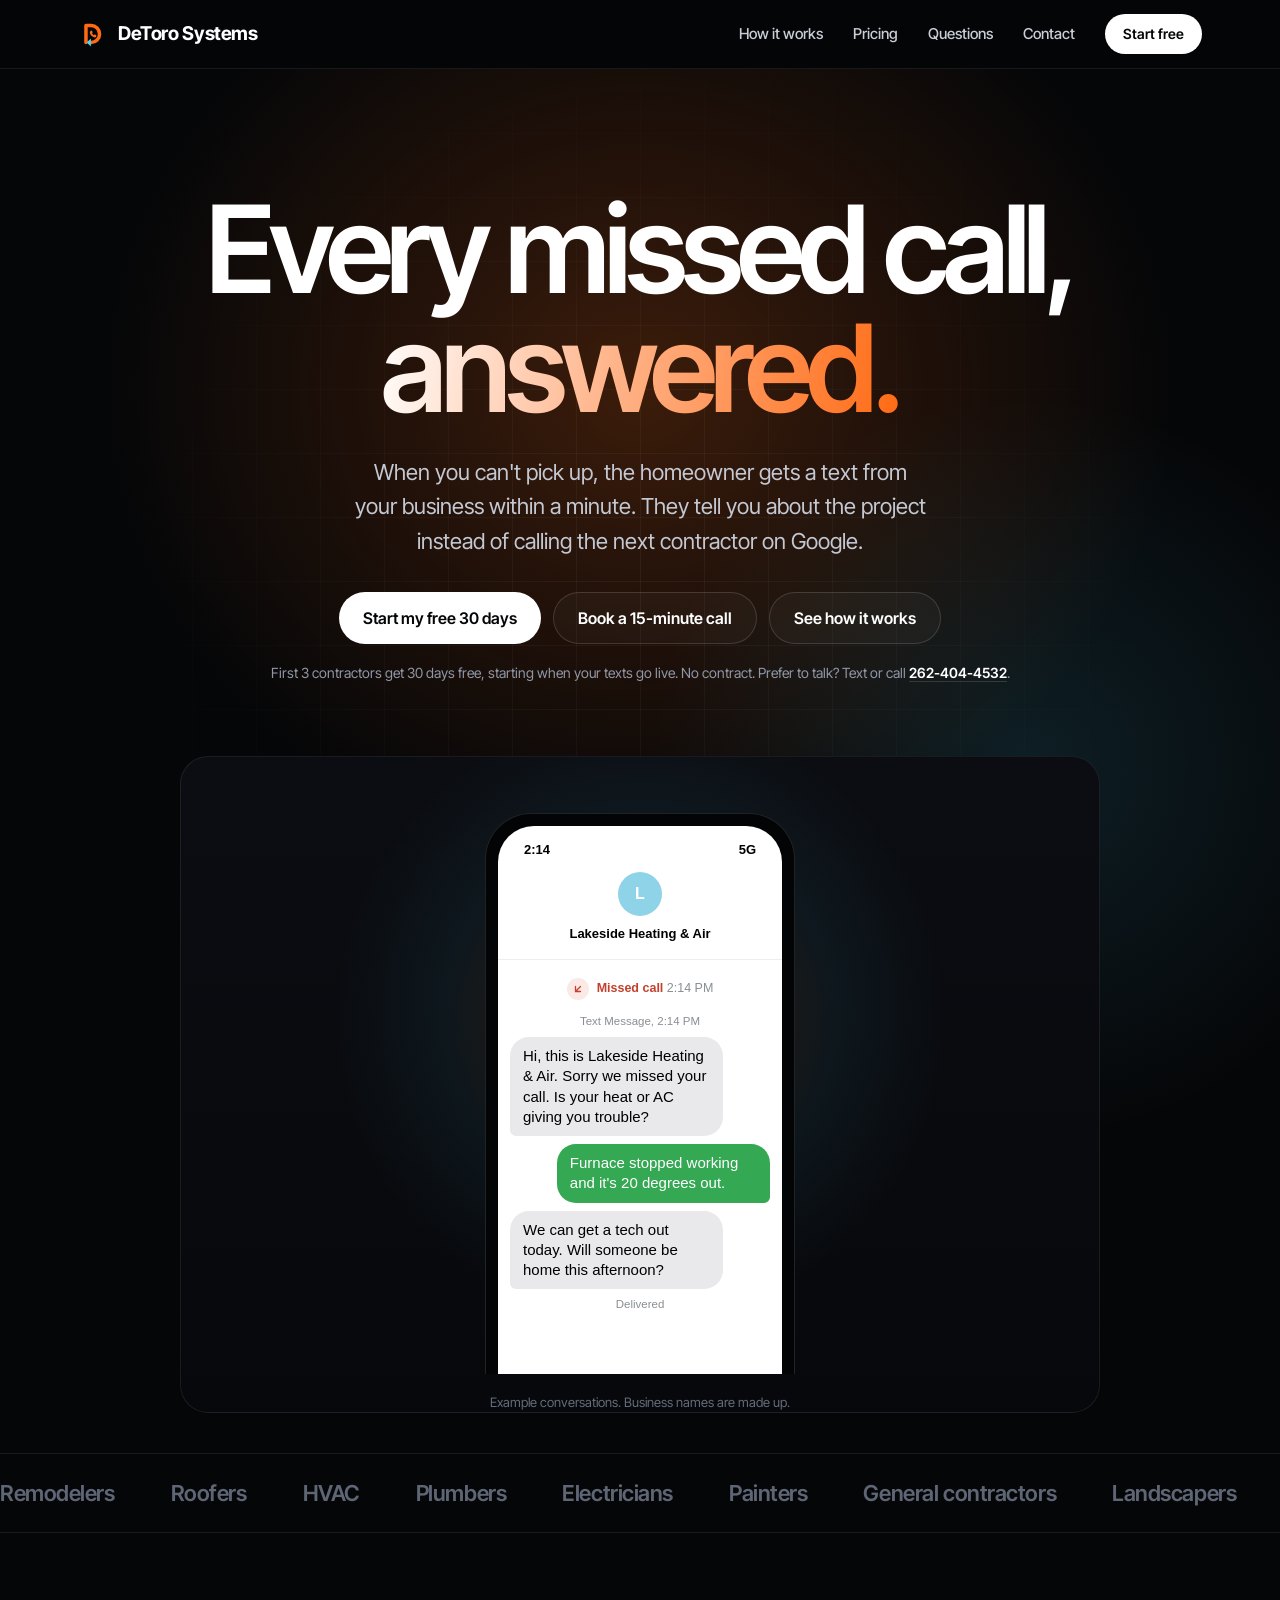
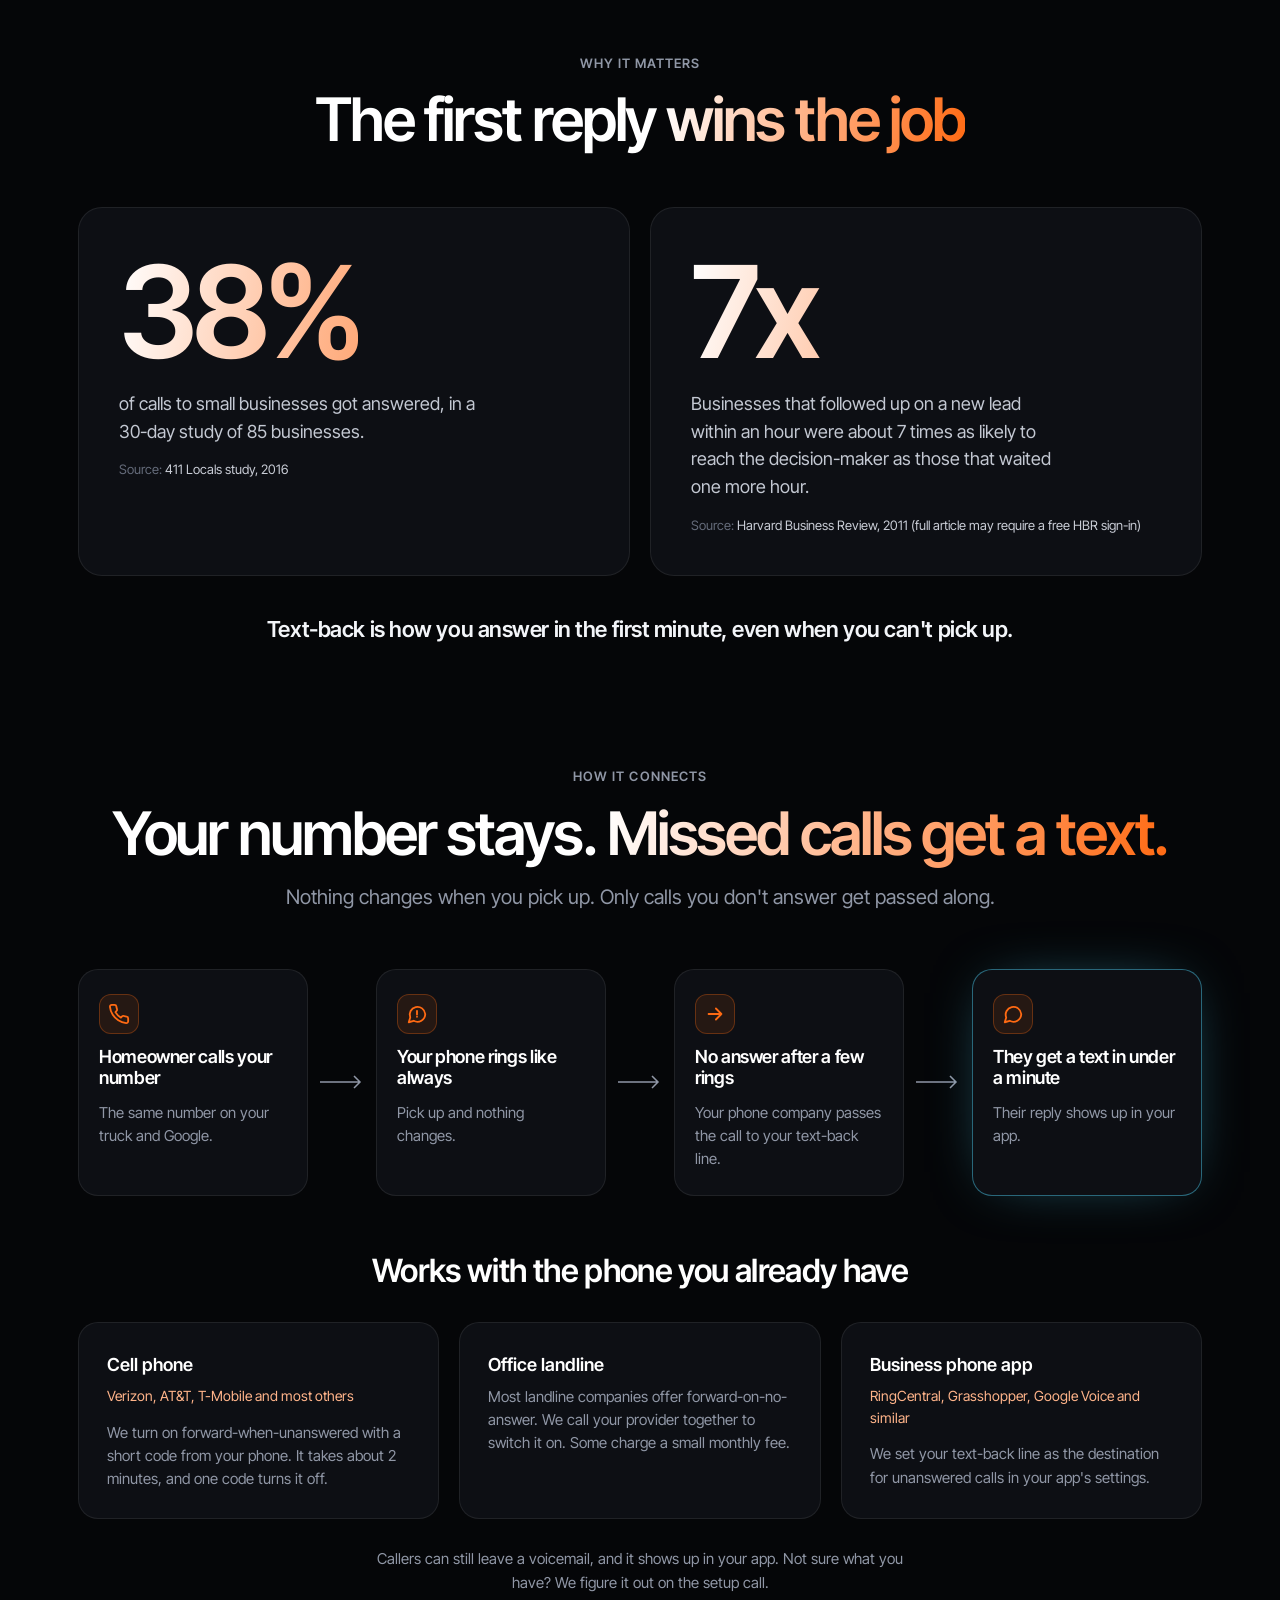
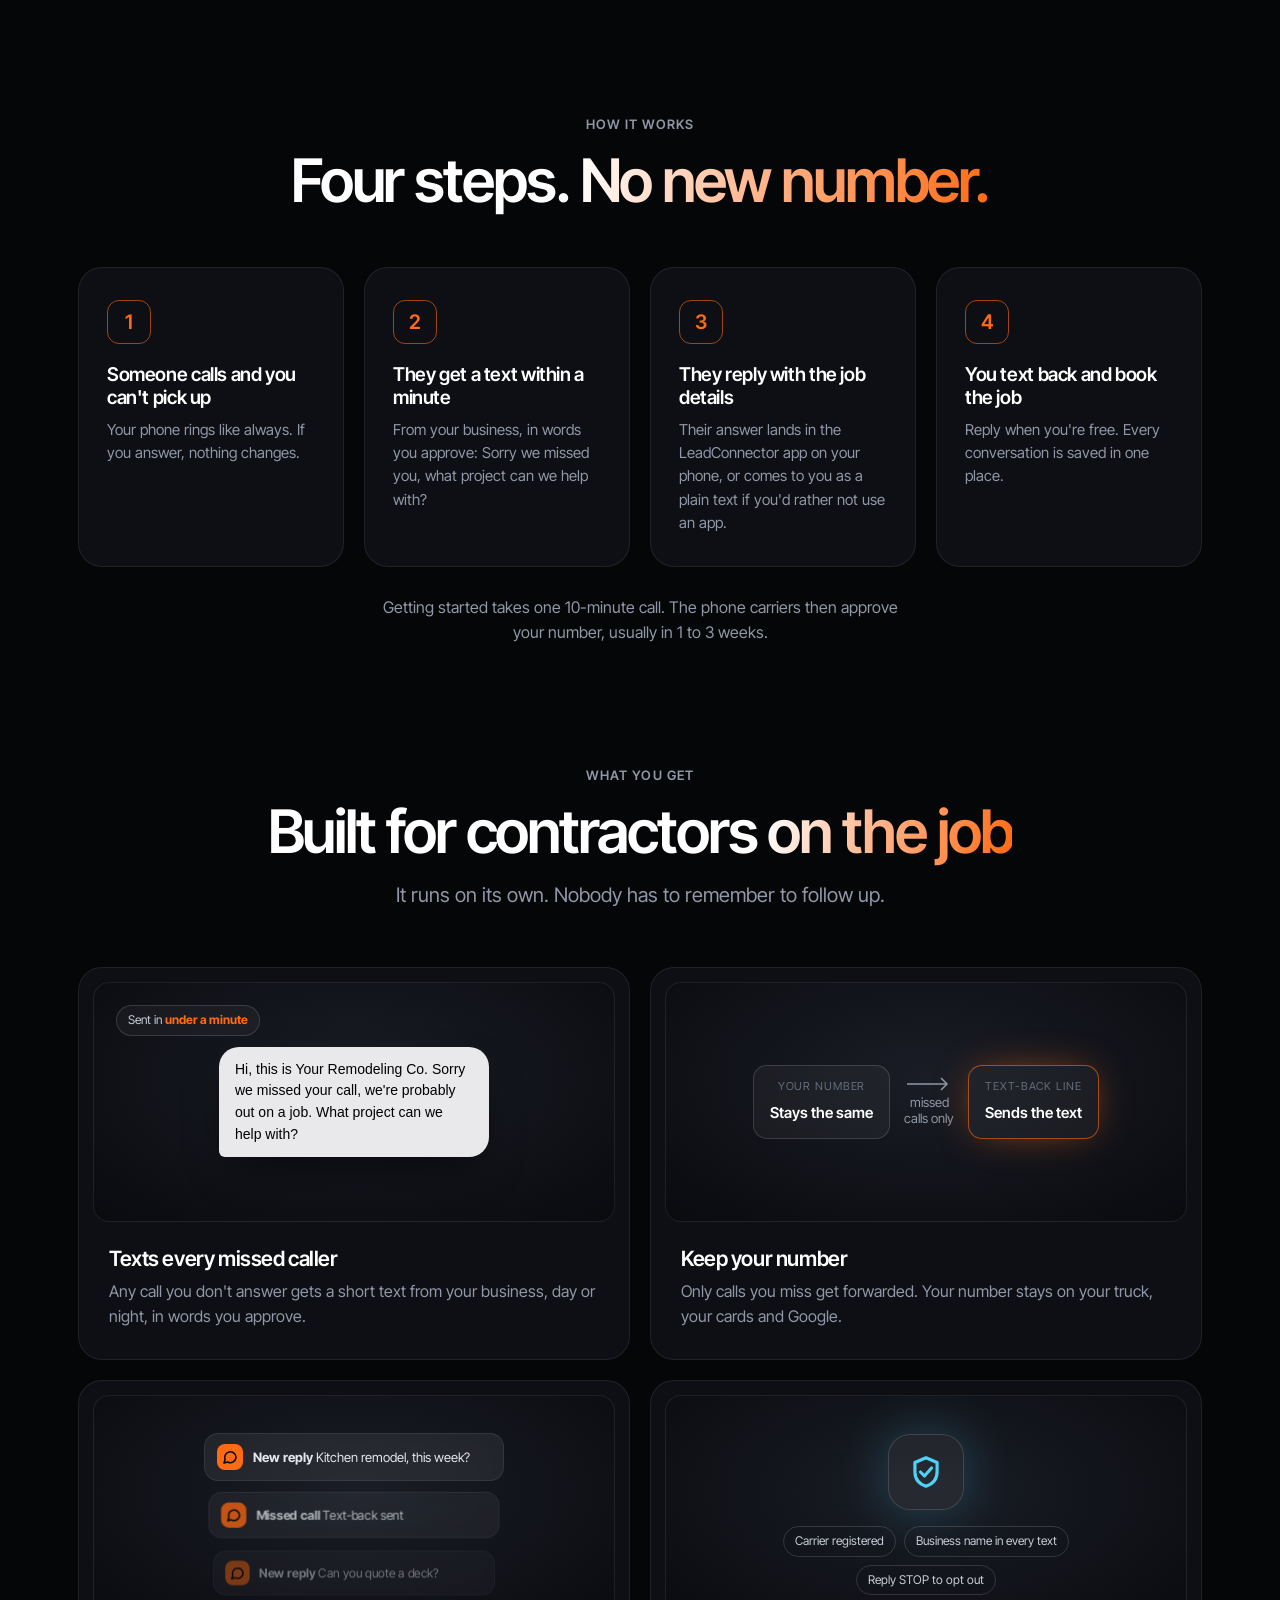
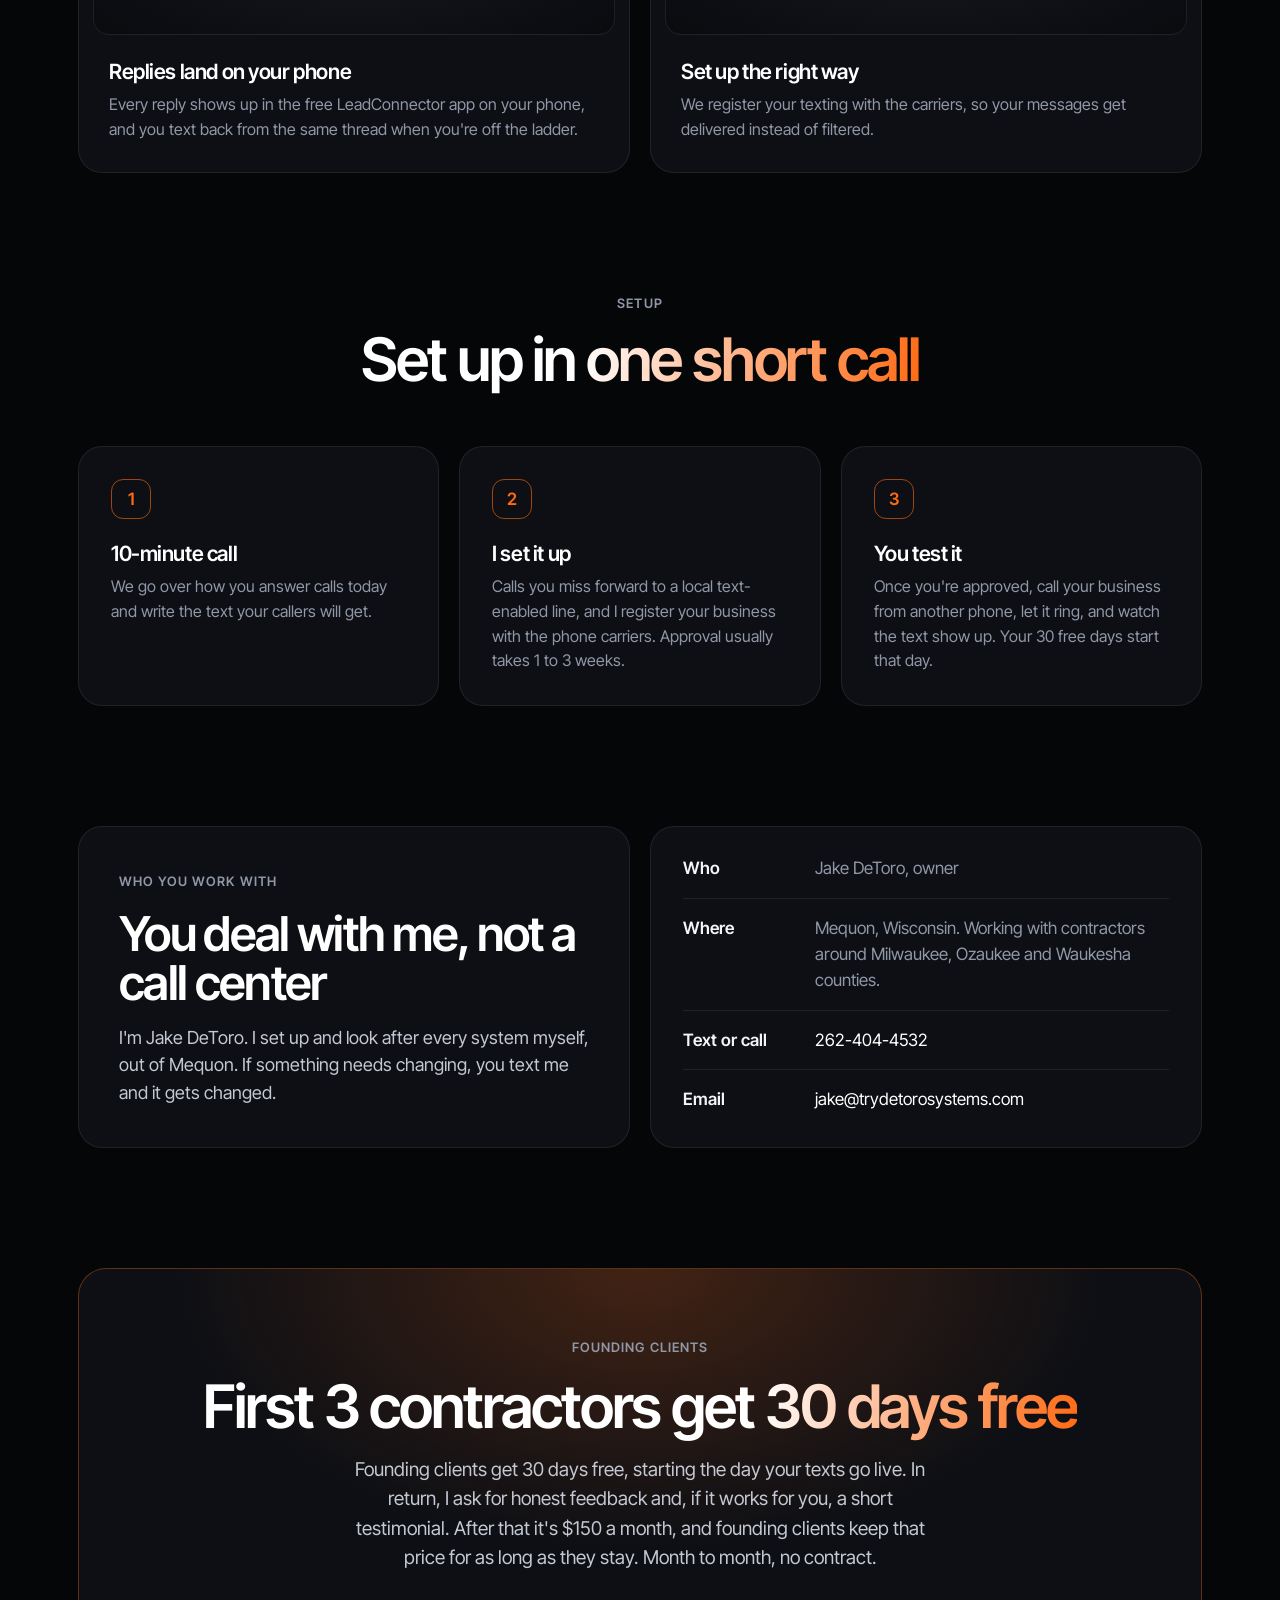
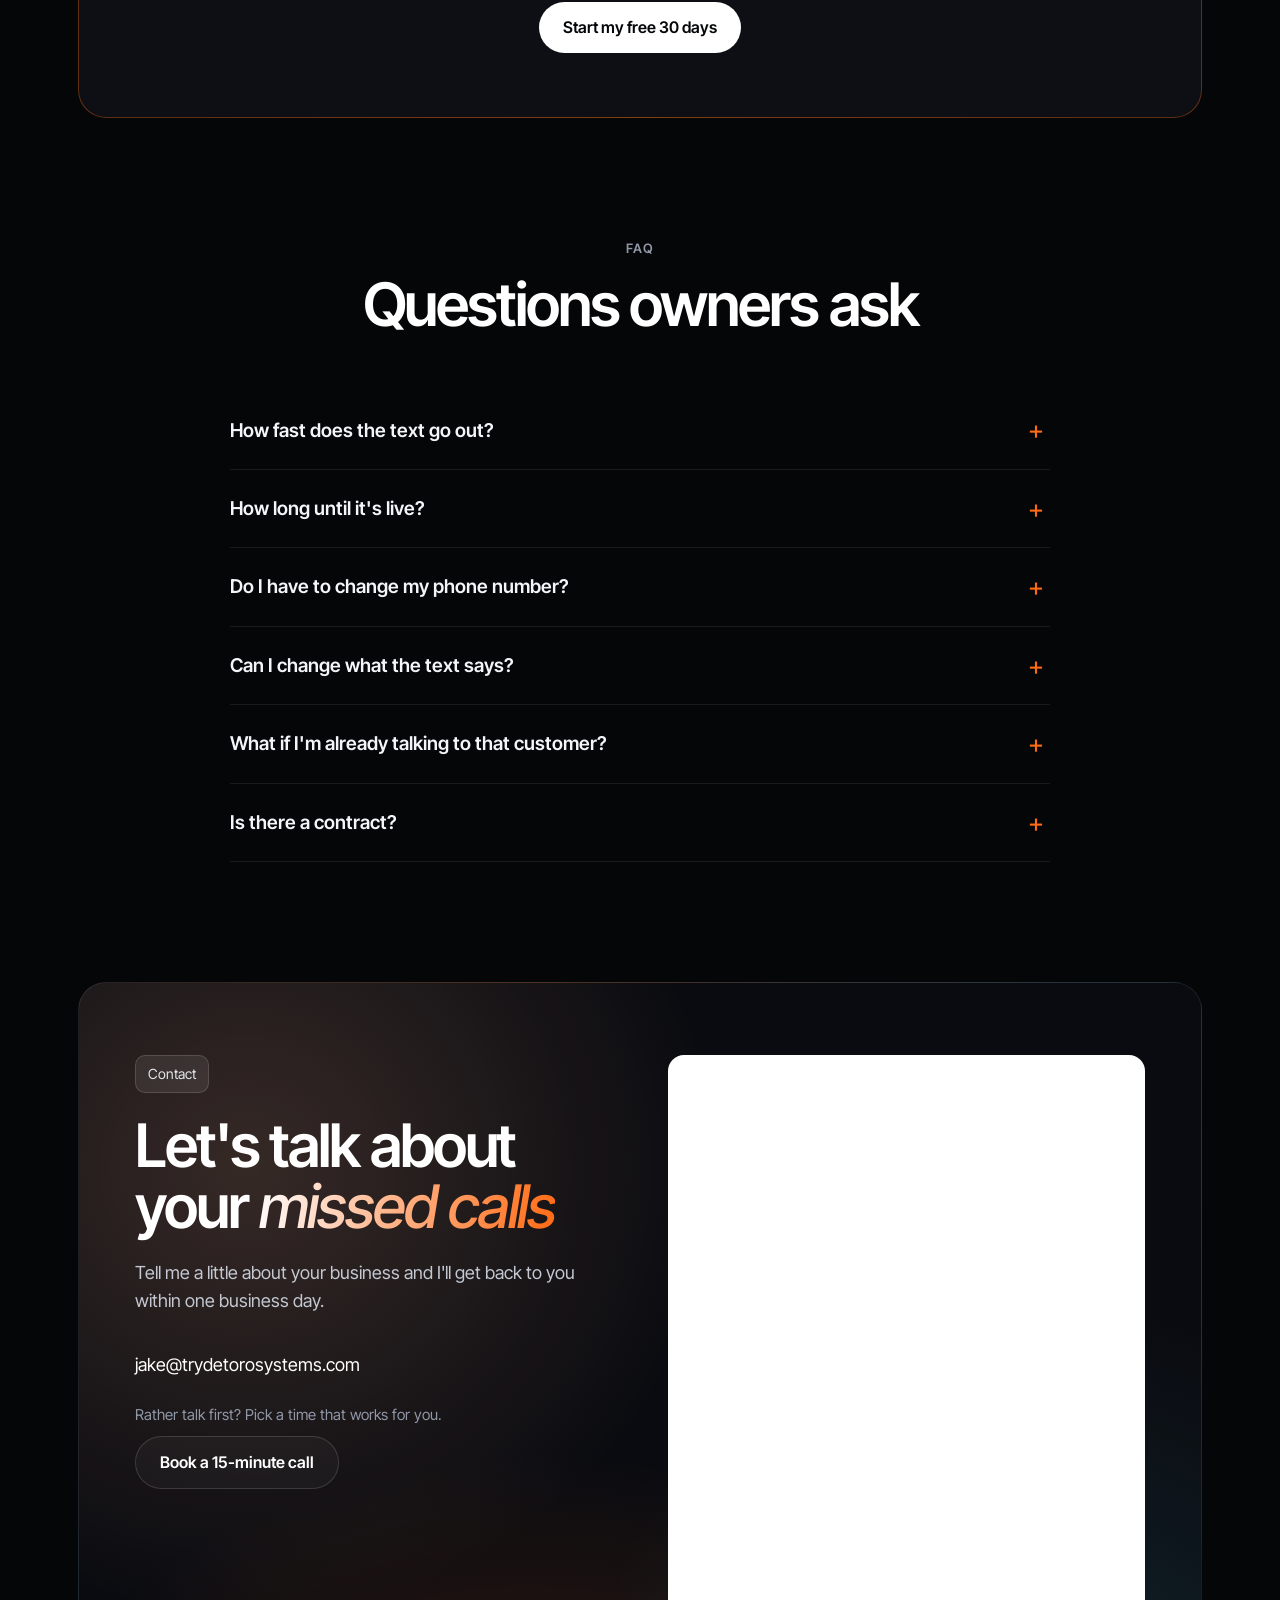
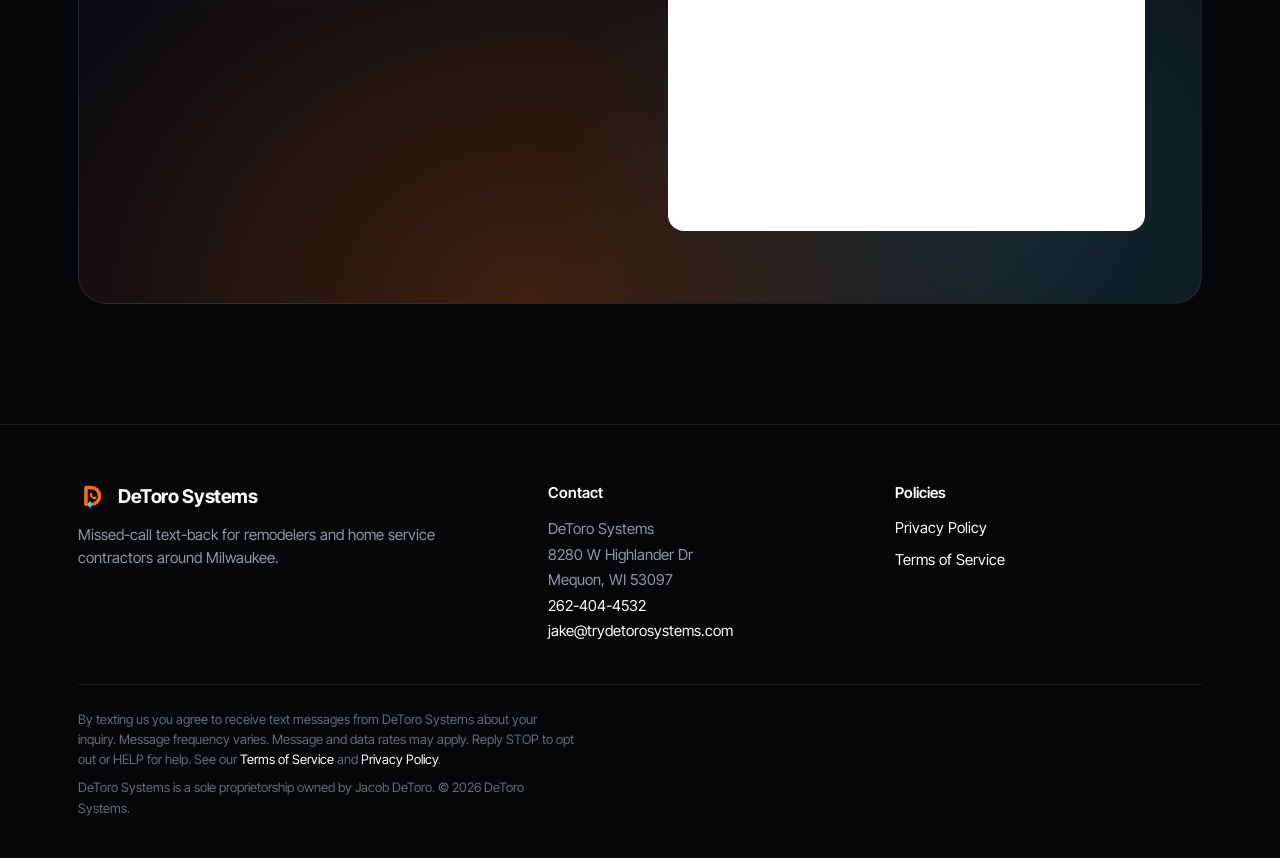
==== index.html @ 701ff78a "Intro call buttons: 15-minute to match the calendar Co-Authored-By: Claude Opus 5.5 <noreply@anthrop" ====
<!doctype html>
<html lang="en">
<head>
<meta charset="utf-8">
<meta name="viewport" content="width=device-width, initial-scale=1">
<title>DeToro Systems | Missed-call text-back for remodelers in Mequon and Milwaukee</title>
<meta name="theme-color" content="#050608">
<meta name="author" content="DeToro Systems">
<meta name="description" content="When you can't pick up, the homeowner gets a text from your business within a minute. Missed-call text-back for remodelers and home service contractors around Milwaukee. Based in Mequon, WI.">
<meta property="og:title" content="DeToro Systems | Missed-call text-back for remodelers in Mequon and Milwaukee">
<meta property="og:description" content="When you can't pick up, the homeowner gets a text from your business within a minute. Missed-call text-back for remodelers and home service contractors around Milwaukee. Based in Mequon, WI.">
<meta property="og:type" content="website">
<meta property="og:url" content="https://go.trydetorosystems.com/">
<link rel="icon" type="image/svg+xml" href="favicon.svg">
<link rel="apple-touch-icon" href="apple-touch-icon.png">
<link rel="preconnect" href="https://fonts.googleapis.com">
<link rel="preconnect" href="https://fonts.gstatic.com" crossorigin>
<link rel="stylesheet" href="https://fonts.googleapis.com/css2?family=Inter+Tight:wght@400;500;600;700&display=swap">
<link rel="stylesheet" href="site.css?v=1">
</head>
<body>
<div class="ds-home">
<header class="nav"><div class="wrap">
  <a aria-label="DeToro Systems home" class="brand" href="/"><span class="brand-mark" aria-hidden="true"><svg viewBox="0 0 64 64" width="30" height="30" aria-hidden="true"><path d="M17 50V14h11a18 18 0 0 1 0 36h-3" fill="none" stroke="#FF6A13" stroke-width="7.5" stroke-linecap="round" stroke-linejoin="round"></path><path d="M27.5 41.5 18.5 50l9 8.5z" fill="#4CD3F5"></path><path d="M14.6 10.5c1.4-1 3.3-.8 4.4.5l4.2 5.3c1 1.2.9 3-.1 4.2l-2.6 2.9c1.9 4.2 5.2 7.7 9.4 9.7l2.9-2.5c1.2-1 3-1.1 4.2-.1l5.3 4.3c1.3 1.1 1.5 3 .5 4.4l-2.3 3.3c-1.4 2-4 2.9-6.4 2.1C21.2 41.6 12.4 32.8 9.4 20.9c-.6-2.4.3-5 2.3-6.4z" fill="#FF6A13" transform="translate(21.2 20.5) scale(.42)"></path></svg></span>DeToro Systems</a>
  <nav class="nav-links" aria-label="Main"><a class="plain" href="#how">How it works</a><a class="plain" href="#pricing">Pricing</a><a class="plain" href="#faq">Questions</a><a class="plain" href="#contact">Contact</a><a class="btn btn-white" href="#contact">Start free</a></nav>
</div></header>

<main>
<section class="hero" id="hero"><div class="wrap">
  <h1>Every missed call, <span class="grad">answered.</span></h1>
  <p class="lead">When you can't pick up, the homeowner gets a text from your business within a minute. They tell you about the project instead of calling the next contractor on Google.</p>
  <div class="cta-row">
    <a class="btn btn-white" href="#contact">Start my free 30 days</a>
    <a class="btn btn-ghost" href="https://api.leadconnectorhq.com/widget/bookings/detoro-intro-call" target="_blank" rel="noopener noreferrer">Book a 15-minute call</a>
    <a class="btn btn-ghost" href="#how">See how it works</a>
  </div>
  <p class="hero-note">First 3 contractors get 30 days free, starting when your texts go live. No contract. Prefer to talk? Text or call <a href="tel:+12624044532">262-404-4532</a>.</p>
  <div class="stage">
    <div class="phone-zone" id="zone"><span class="ring r1"></span><span class="ring r2"></span><span class="ring r3"></span>
      <div class="phone" role="img" id="phone" aria-label="Example: a homeowner's call goes unanswered, then they get a text from the business within a minute and reply about their project.">
        <div class="screen" id="screen">
          <div class="status"><span>2:14</span><span>5G</span></div>
          <div class="thread-head"><div class="avatar" id="d-avatar" aria-hidden="true">N</div><b id="d-name">Northshore Remodeling</b></div>
          <div class="thread" id="thread" aria-hidden="true">
            <div class="call-card step s1"><span class="dot"><svg viewBox="0 0 24 24" fill="none" stroke="#C2412D" stroke-width="2.6" stroke-linecap="round"><path d="M17 7 7 17M7 7h10v10" transform="rotate(180 12 12)"></path></svg></span><span><strong>Missed call</strong>&nbsp;2:14 PM</span></div>
            <div class="stamp step s2">Text Message, 2:14 PM</div>
            <div class="typing step s3"><i></i><i></i><i></i></div>
            <div class="bubble in step s4" id="d-business"></div>
            <div class="bubble out step s5" id="d-homeowner"></div>
            <div class="bubble in step s6" id="d-followup"></div>
            <div class="stamp step s7">Delivered</div>
          </div>
        </div>
      </div>
    </div>
    <p class="stage-caption">Example conversations. Business names are made up.</p>
  </div>
</div></section>

<div class="trades"><div class="trades-track" aria-hidden="true"><span>Remodelers</span><span>Roofers</span><span>HVAC</span><span>Plumbers</span><span>Electricians</span><span>Painters</span><span>General contractors</span><span>Landscapers</span><span>Remodelers</span><span>Roofers</span><span>HVAC</span><span>Plumbers</span><span>Electricians</span><span>Painters</span><span>General contractors</span><span>Landscapers</span></div></div>

<section><div class="wrap">
  <div class="head center"><span class="eyebrow">Why it matters</span><h2>The first reply <span class="grad">wins the job</span></h2></div>
  <div class="stats">
    <div class="stat"><div class="num grad">38%</div><p>of calls to small businesses got answered, in a 30-day study of 85 businesses.</p><span class="src">Source: <a href="https://411locals.us/small-business-owners-dont-answer-62-of-phone-calls/" target="_blank" rel="noopener noreferrer">411 Locals study, 2016</a></span></div>
    <div class="stat"><div class="num grad">7x</div><p>Businesses that followed up on a new lead within an hour were about 7 times as likely to reach the decision-maker as those that waited one more hour.</p><span class="src">Source: <a href="https://hbr.org/2011/03/the-short-life-of-online-sales-leads" target="_blank" rel="noopener noreferrer">Harvard Business Review, 2011 (full article may require a free HBR sign-in)</a></span></div>
  </div>
  <p class="stat-close">Text-back is how you answer in the first minute, even when you can't pick up.</p>
</div></section>

<section id="routing" style="padding-top:0"><div class="wrap">
  <div class="head center"><span class="eyebrow">How it connects</span><h2>Your number stays. <span class="grad">Missed calls get a text.</span></h2><p class="lead">Nothing changes when you pick up. Only calls you don't answer get passed along.</p></div>
  <ol class="flow">
    <li class="flow-card"><span class="flow-icon" aria-hidden="true"><svg viewBox="0 0 24 24" fill="none" stroke="#FF6A13" stroke-width="2" stroke-linecap="round" stroke-linejoin="round"><path d="M22 16.92v3a2 2 0 0 1-2.18 2 19.79 19.79 0 0 1-8.63-3.07 19.5 19.5 0 0 1-6-6 19.79 19.79 0 0 1-3.07-8.67A2 2 0 0 1 4.11 2h3a2 2 0 0 1 2 1.72c.13.96.36 1.9.7 2.81a2 2 0 0 1-.45 2.11L8.09 9.91a16 16 0 0 0 6 6l1.27-1.27a2 2 0 0 1 2.11-.45c.91.34 1.85.57 2.81.7A2 2 0 0 1 22 16.92z"></path></svg></span><h3>Homeowner calls your number</h3><p>The same number on your truck and Google.</p></li>
    <li class="flow-arrow" aria-hidden="true"><svg viewBox="0 0 44 14" fill="none" stroke="#9097A6" stroke-width="1.5"><path d="M0 7h40M34 1l6 6-6 6"></path></svg></li>
    <li class="flow-card"><span class="flow-icon" aria-hidden="true"><svg viewBox="0 0 24 24" fill="none" stroke="#FF6A13" stroke-width="2" stroke-linecap="round" stroke-linejoin="round"><path d="M21 12a8.5 8.5 0 0 1-12.6 7.4L3 21l1.6-5.2A8.5 8.5 0 1 1 21 12z"></path><path d="M12 8.5v4M12 15v.01"></path></svg></span><h3>Your phone rings like always</h3><p>Pick up and nothing changes.</p></li>
    <li class="flow-arrow" aria-hidden="true"><svg viewBox="0 0 44 14" fill="none" stroke="#9097A6" stroke-width="1.5"><path d="M0 7h40M34 1l6 6-6 6"></path></svg></li>
    <li class="flow-card"><span class="flow-icon" aria-hidden="true"><svg viewBox="0 0 24 24" fill="none" stroke="#FF6A13" stroke-width="2" stroke-linecap="round" stroke-linejoin="round"><path d="M5 12h14M13 6l6 6-6 6"></path></svg></span><h3>No answer after a few rings</h3><p>Your phone company passes the call to your text-back line.</p></li>
    <li class="flow-arrow" aria-hidden="true"><svg viewBox="0 0 44 14" fill="none" stroke="#9097A6" stroke-width="1.5"><path d="M0 7h40M34 1l6 6-6 6"></path></svg></li>
    <li class="flow-card highlight"><span class="flow-icon" aria-hidden="true"><svg viewBox="0 0 24 24" fill="none" stroke="#FF6A13" stroke-width="2" stroke-linecap="round" stroke-linejoin="round"><path d="M21 12a8.5 8.5 0 0 1-12.6 7.4L3 21l1.6-5.2A8.5 8.5 0 1 1 21 12z"></path></svg></span><h3>They get a text in under a minute</h3><p>Their reply shows up in your app.</p></li>
  </ol>
  <div class="compat-head"><h3>Works with the phone you already have</h3></div>
  <div class="compat">
    <div class="compat-card"><h4>Cell phone</h4><p class="compat-sub">Verizon, AT&amp;T, T-Mobile and most others</p><p>We turn on forward-when-unanswered with a short code from your phone. It takes about 2 minutes, and one code turns it off.</p></div>
    <div class="compat-card"><h4>Office landline</h4><p>Most landline companies offer forward-on-no-answer. We call your provider together to switch it on. Some charge a small monthly fee.</p></div>
    <div class="compat-card"><h4>Business phone app</h4><p class="compat-sub">RingCentral, Grasshopper, Google Voice and similar</p><p>We set your text-back line as the destination for unanswered calls in your app's settings.</p></div>
  </div>
  <p class="note">Callers can still leave a voicemail, and it shows up in your app. Not sure what you have? We figure it out on the setup call.</p>
</div></section>

<section id="how" style="padding-top:0"><div class="wrap">
  <div class="head center"><span class="eyebrow">How it works</span><h2>Four steps. <span class="grad">No new number.</span></h2></div>
  <ol class="how-steps">
    <li><span class="how-num">1</span><h3>Someone calls and you can't pick up</h3><p>Your phone rings like always. If you answer, nothing changes.</p></li>
    <li><span class="how-num">2</span><h3>They get a text within a minute</h3><p>From your business, in words you approve: Sorry we missed you, what project can we help with?</p></li>
    <li><span class="how-num">3</span><h3>They reply with the job details</h3><p>Their answer lands in the LeadConnector app on your phone, or comes to you as a plain text if you'd rather not use an app.</p></li>
    <li><span class="how-num">4</span><h3>You text back and book the job</h3><p>Reply when you're free. Every conversation is saved in one place.</p></li>
  </ol>
  <p class="how-note">Getting started takes one 10-minute call. The phone carriers then approve your number, usually in 1 to 3 weeks.</p>
</div></section>

<section style="padding-top:0"><div class="wrap">
  <div class="head center"><span class="eyebrow">What you get</span><h2>Built for contractors <span class="grad">on the job</span></h2><p class="lead">It runs on its own. Nobody has to remember to follow up.</p></div>
  <div class="bento">
    <div class="card"><div class="vis"><span class="v-tag">Sent in <b>under a minute</b></span><div class="v-bubble">Hi, this is Your Remodeling Co. Sorry we missed your call, we're probably out on a job. What project can we help with?</div></div><h3>Texts every missed caller</h3><p>Any call you don't answer gets a short text from your business, day or night, in words you approve.</p></div>
    <div class="card"><div class="vis"><div class="v-fwd"><div class="pill"><small>Your number</small><b>Stays the same</b></div><div class="arrow"><svg viewBox="0 0 44 14" fill="none" stroke="#9097A6" stroke-width="1.5"><path d="M0 7h40M34 1l6 6-6 6"></path></svg>missed<br>calls only</div><div class="pill hot"><small>Text-back line</small><b>Sends the text</b></div></div></div><h3>Keep your number</h3><p>Only calls you miss get forwarded. Your number stays on your truck, your cards and Google.</p></div>
    <div class="card"><div class="vis"><div class="v-notes">
      <div class="note-card"><i><svg viewBox="0 0 24 24" fill="none" stroke="#050608" stroke-width="2.4" stroke-linecap="round" stroke-linejoin="round"><path d="M21 12a8.5 8.5 0 0 1-12.6 7.4L3 21l1.6-5.2A8.5 8.5 0 1 1 21 12z"></path></svg></i><span><b>New reply</b> Kitchen remodel, this week?</span></div>
      <div class="note-card"><i><svg viewBox="0 0 24 24" fill="none" stroke="#050608" stroke-width="2.4" stroke-linecap="round" stroke-linejoin="round"><path d="M21 12a8.5 8.5 0 0 1-12.6 7.4L3 21l1.6-5.2A8.5 8.5 0 1 1 21 12z"></path></svg></i><span><b>Missed call</b> Text-back sent</span></div>
      <div class="note-card"><i><svg viewBox="0 0 24 24" fill="none" stroke="#050608" stroke-width="2.4" stroke-linecap="round" stroke-linejoin="round"><path d="M21 12a8.5 8.5 0 0 1-12.6 7.4L3 21l1.6-5.2A8.5 8.5 0 1 1 21 12z"></path></svg></i><span><b>New reply</b> Can you quote a deck?</span></div>
    </div></div><h3>Replies land on your phone</h3><p>Every reply shows up in the free LeadConnector app on your phone, and you text back from the same thread when you're off the ladder.</p></div>
    <div class="card"><div class="vis"><div class="v-shield"><div class="shield"><svg viewBox="0 0 24 24" fill="none" stroke="#4CD3F5" stroke-width="2" stroke-linecap="round" stroke-linejoin="round"><path d="M12 3l7 3v6c0 4.5-3 7.6-7 9-4-1.4-7-4.5-7-9V6z"></path><path d="m8.5 12 2.5 2.5 4.5-5"></path></svg></div><div class="chips"><span>Carrier registered</span><span>Business name in every text</span><span>Reply STOP to opt out</span></div></div></div><h3>Set up the right way</h3><p>We register your texting with the carriers, so your messages get delivered instead of filtered.</p></div>
  </div>
</div></section>

<section style="padding-top:0"><div class="wrap">
  <div class="head center"><span class="eyebrow">Setup</span><h2>Set up in <span class="grad">one short call</span></h2></div>
  <ol class="steps">
    <li><h3>10-minute call</h3><p>We go over how you answer calls today and write the text your callers will get.</p></li>
    <li><h3>I set it up</h3><p>Calls you miss forward to a local text-enabled line, and I register your business with the phone carriers. Approval usually takes 1 to 3 weeks.</p></li>
    <li><h3>You test it</h3><p>Once you're approved, call your business from another phone, let it ring, and watch the text show up. Your 30 free days start that day.</p></li>
  </ol>
</div></section>

<section style="padding-top:0"><div class="wrap who">
  <div class="who-copy"><span class="eyebrow">Who you work with</span><h2 style="margin-top:16px;font-size:clamp(32px,4vw,48px)">You deal with me, not a call center</h2><p>I'm Jake DeToro. I set up and look after every system myself, out of Mequon. If something needs changing, you text me and it gets changed.</p></div>
  <ul class="facts">
    <li><b>Who</b><span>Jake DeToro, owner</span></li>
    <li><b>Where</b><span>Mequon, Wisconsin. Working with contractors around Milwaukee, Ozaukee and Waukesha counties.</span></li>
    <li><b>Text or call</b><span><a href="sms:+12624044532">262-404-4532</a></span></li>
    <li><b>Email</b><span><a href="mailto:jake@trydetorosystems.com">jake@trydetorosystems.com</a></span></li>
  </ul>
</div></section>

<section id="pricing" style="padding-top:0"><div class="wrap"><div class="offer">
  <span class="eyebrow">Founding clients</span>
  <h2 style="margin-top:16px">First 3 contractors get <span class="grad">30 days free</span></h2>
  <p>Founding clients get 30 days free, starting the day your texts go live. In return, I ask for honest feedback and, if it works for you, a short testimonial. After that it's $150 a month, and founding clients keep that price for as long as they stay. Month to month, no contract.</p>
  <a class="btn btn-white" href="#contact">Start my free 30 days</a>
</div></div></section>

<section id="faq" style="padding-top:0"><div class="wrap">
  <div class="head center"><span class="eyebrow">FAQ</span><h2>Questions owners ask</h2></div>
  <div class="faq">
    <details><summary>How fast does the text go out?</summary><p>Within a minute of the call going unanswered, once your line is live.</p></details>
    <details><summary>How long until it's live?</summary><p>Usually about 2 weeks. The setup call takes 10 minutes. Then the phone carriers have to approve your business for texting, which typically takes 1 to 3 weeks. Your 30 free days don't start until your texts are live.</p></details>
    <details><summary>Do I have to change my phone number?</summary><p>No. Calls you don't answer forward to a local text-enabled line, and the text goes out under your business name. Your number stays on your truck, your website and your Google listing.</p></details>
    <details><summary>Can I change what the text says?</summary><p>Yes. You approve the wording before it goes live, and you can change it any time by texting me.</p></details>
    <details><summary>What if I'm already talking to that customer?</summary><p>They get one short, friendly text, the same as any missed caller. If they don't need it, they ignore it. Anyone can reply STOP to stop getting texts.</p></details>
    <details><summary>Is there a contract?</summary><p>No. The first 3 contractors get their first 30 days free. After that it's $150 a month, locked in for as long as you stay, month to month, and you can cancel any time.</p></details>
  </div>
</div></section>

<section id="contact" style="padding-top:0"><div class="wrap"><div class="contact">
  <div>
    <span class="tag">Contact</span>
    <h2>Let's talk about your <em class="grad">missed calls</em></h2>
    <p class="lead">Tell me a little about your business and I'll get back to you within one business day.</p>
    <a class="mail" href="mailto:jake@trydetorosystems.com">jake@trydetorosystems.com</a>
    <p class="book-line">Rather talk first? Pick a time that works for you.</p>
    <a class="btn btn-ghost book-btn" href="https://api.leadconnectorhq.com/widget/bookings/detoro-intro-call" target="_blank" rel="noopener noreferrer">Book a 15-minute call</a>
  </div>
  <div class="embed-card"><iframe src="https://msgsndr.com/widget/form/goCrwDGMBXSYS96Tel9L" title="Website Contact" loading="lazy"></iframe></div>
</div></div></section>
</main>

<footer><div class="wrap">
  <div><a class="brand" href="/"><span class="brand-mark" aria-hidden="true"><svg viewBox="0 0 64 64" width="30" height="30" aria-hidden="true"><path d="M17 50V14h11a18 18 0 0 1 0 36h-3" fill="none" stroke="#FF6A13" stroke-width="7.5" stroke-linecap="round" stroke-linejoin="round"></path><path d="M27.5 41.5 18.5 50l9 8.5z" fill="#4CD3F5"></path><path d="M14.6 10.5c1.4-1 3.3-.8 4.4.5l4.2 5.3c1 1.2.9 3-.1 4.2l-2.6 2.9c1.9 4.2 5.2 7.7 9.4 9.7l2.9-2.5c1.2-1 3-1.1 4.2-.1l5.3 4.3c1.3 1.1 1.5 3 .5 4.4l-2.3 3.3c-1.4 2-4 2.9-6.4 2.1C21.2 41.6 12.4 32.8 9.4 20.9c-.6-2.4.3-5 2.3-6.4z" fill="#FF6A13" transform="translate(21.2 20.5) scale(.42)"></path></svg></span>DeToro Systems</a><p>Missed-call text-back for remodelers and home service contractors around Milwaukee.</p></div>
  <div><h4>Contact</h4><address>DeToro Systems<br>8280 W Highlander Dr<br>Mequon, WI 53097<br><a href="tel:+12624044532">262-404-4532</a><br><a href="mailto:jake@trydetorosystems.com">jake@trydetorosystems.com</a></address></div>
  <div><h4>Policies</h4><ul><li><a href="/privacy">Privacy Policy</a></li><li><a href="/terms">Terms of Service</a></li></ul></div>
  <div class="fine"><p>By texting us you agree to receive text messages from DeToro Systems about your inquiry. Message frequency varies. Message and data rates may apply. Reply STOP to opt out or HELP for help. See our <a href="/terms">Terms of Service</a> and <a href="/privacy">Privacy Policy</a>.</p><p>DeToro Systems is a sole proprietorship owned by Jacob DeToro. © 2026 DeToro Systems.</p></div>
</div></footer>
</div>

<script>
(function(){
  var S=[
    {name:"Northshore Remodeling",avatar:"N",color:"#C9D1D6",business:"Hi, this is Northshore Remodeling. Sorry we missed your call, we're out on a job. What project can we help with?",homeowner:"Hi! We want to redo our kitchen, new cabinets and counters.",followup:"Great, we can come measure Thursday at 4. Does that work?"},
    {name:"Ridgeline Roofing",avatar:"R",color:"#F2B48C",business:"Hi, this is Ridgeline Roofing. Sorry we missed you, we're up on a roof. What's going on with yours?",homeowner:"Lost some shingles in last night's storm and there's a drip in the attic.",followup:"Sorry to hear that. We can take a look tomorrow morning. What's the address?"},
    {name:"Lakeside Heating & Air",avatar:"L",color:"#8FD3E8",business:"Hi, this is Lakeside Heating & Air. Sorry we missed your call. Is your heat or AC giving you trouble?",homeowner:"Furnace stopped working and it's 20 degrees out.",followup:"We can get a tech out today. Will someone be home this afternoon?"},
    {name:"Cedar Plumbing",avatar:"C",color:"#B9C7A5",business:"Hi, this is Cedar Plumbing. Sorry we missed your call, we're on a job. What can we help with?",homeowner:"Our water heater is leaking all over the basement floor.",followup:"Got it. We can be there within the hour. What's the address?"},
    {name:"Brightwire Electric",avatar:"B",color:"#D4B8E0",business:"Hi, this is Brightwire Electric. Sorry we missed your call. What electrical work do you need?",homeowner:"Need a quote to add outlets and lights in our garage.",followup:"Happy to help. Can you text a few photos of the space?"}
  ];
  var $=function(id){return document.getElementById(id)};
  var reduce=window.matchMedia&&window.matchMedia("(prefers-reduced-motion: reduce)").matches;
  var i=reduce?0:Math.floor(Math.random()*S.length), visible=true, t1, t2;
  function fill(){var d=S[i];$("d-name").textContent=d.name;$("d-avatar").textContent=d.avatar;$("d-avatar").style.background=d.color;$("d-business").textContent=d.business;$("d-homeowner").textContent=d.homeowner;$("d-followup").textContent=d.followup;$("phone").setAttribute("aria-label","Example: a homeowner's call goes unanswered, then they get a text from "+d.name+" within a minute and reply about their project.")}
  function play(){
    fill(); if(reduce) return;
    var sc=$("screen"), z=$("zone"), th=$("thread");
    sc.classList.remove("play"); z.classList.remove("play-rings"); th.classList.remove("fading");
    void sc.offsetWidth; sc.classList.add("play"); z.classList.add("play-rings");
    clearTimeout(t1); clearTimeout(t2);
    t1=setTimeout(function(){ th.classList.add("fading"); t2=setTimeout(function(){ i=(i+1)%S.length; if(visible) play(); },400); },9150);
  }
  if("IntersectionObserver" in window && !reduce){
    new IntersectionObserver(function(e){var was=visible; visible=e[0].isIntersecting; if(visible&&!was) play();},{threshold:.05}).observe($("hero"));
  }
  play();
})();
</script>
<script src="https://widgets.leadconnectorhq.com/loader.js" data-resources-url="https://widgets.leadconnectorhq.com/chat-widget/loader.js" data-widget-id="6afcf23d75f0c3a520f9e87f"></script>
</body>
</html>
---- site.css ----
*,::after,::before{box-sizing:border-box;margin:0;padding:0;border:0 solid}html{line-height:1.5;-webkit-text-size-adjust:100%}body{margin:0}h1,h2,h3,h4{font-size:inherit;font-weight:inherit}a{color:inherit;text-decoration:inherit}b,strong{font-weight:bolder}ol,ul{list-style:none}svg,iframe{display:block;vertical-align:middle}summary{display:list-item}
:root{--bg:#050608;--card:#0d0f14;--card2:#12151c;--line:#ffffff14;--line2:#ffffff24;--text:#f3f5f9;--muted:#9097a6;--dim:#646b7a;--orange:#ff6a13;--peach:#ffb48a;--cyan:#4cd3f5;--coral:#ff7a6b;--wrap:1180px}html{background:var(--bg);-webkit-text-size-adjust:100%;scroll-behavior:smooth}.ds-home{background:var(--bg);color:var(--text);-webkit-font-smoothing:antialiased;min-height:100vh;font-family:Inter Tight,system-ui,sans-serif;font-size:17px;line-height:1.55}.ds-home *{box-sizing:border-box;margin:0;padding:0}.ds-home a{color:inherit}.ds-home :focus-visible{outline:2px solid var(--cyan);outline-offset:3px;border-radius:6px}.ds-home .wrap{max-width:var(--wrap);margin:0 auto;padding:0 28px}.ds-home h1,.ds-home h2,.ds-home h3{letter-spacing:-.035em;color:#fff;font-weight:600;line-height:1.02}.ds-home h2{font-size:clamp(36px,5vw,60px)}.ds-home h3{letter-spacing:-.02em;font-size:21px;line-height:1.2}.ds-home p{max-width:62ch}.ds-home .grad{background:linear-gradient(100deg, #fff 0%, var(--peach) 45%, var(--orange) 100%);color:#0000;-webkit-background-clip:text;background-clip:text}.ds-home .eyebrow{letter-spacing:.08em;text-transform:uppercase;color:var(--muted);font-size:13px;font-weight:600}.ds-home .lead{color:var(--muted);font-size:20px}.ds-home .center{text-align:center}.ds-home .center p{margin-left:auto;margin-right:auto}.ds-home .btn{font:inherit;white-space:nowrap;border-radius:999px;justify-content:center;align-items:center;gap:8px;padding:13px 24px;font-size:16px;font-weight:600;text-decoration:none;transition:transform .15s,background .15s,border-color .15s;display:inline-flex}.ds-home .btn-white{color:#050608;background:#fff}.ds-home .btn-white:hover{background:#ffe7d9;transform:translateY(-1px)}.ds-home .btn-ghost{border:1px solid var(--line2);color:#fff;background:#ffffff08}.ds-home .btn-ghost:hover{border-color:#ffffff4d}@media (prefers-reduced-motion:reduce){.ds-home .btn{transition:none}.ds-home .btn-white:hover{transform:none}}.ds-home .nav{z-index:30;-webkit-backdrop-filter:blur(14px);backdrop-filter:blur(14px);border-bottom:1px solid var(--line);background:#050608b8;position:sticky;top:0}.ds-home .nav .wrap{justify-content:space-between;align-items:center;gap:16px;height:68px;display:flex}.ds-home .brand{letter-spacing:-.02em;color:#fff;white-space:nowrap;align-items:center;gap:10px;font-size:19px;font-weight:700;text-decoration:none;display:flex}.ds-home .brand-mark{place-items:center;width:30px;height:30px;display:grid}.ds-home .brand-mark svg{width:30px;height:30px}.ds-home .nav-links{align-items:center;gap:30px;display:flex}.ds-home .nav-links a.plain{color:#c9cdd6;font-size:15px;font-weight:500;text-decoration:none}.ds-home .nav-links a.plain:hover{color:#fff}.ds-home .nav .btn{padding:9px 18px;font-size:14px}@media (width<=820px){.ds-home .nav-links a.plain{display:none}}.ds-home .hero{isolation:isolate;text-align:center;padding:120px 0 40px;position:relative;overflow:hidden}.ds-home .hero:before{content:"";z-index:-2;background:radial-gradient(50% 45% at 50% 30%,#ff6a1338,#0000 70%),radial-gradient(35% 35% at 75% 55%,#4cd3f51f,#0000 70%);position:absolute;inset:-10% -10% 0}.ds-home .hero:after{content:"";z-index:-1;background-image:linear-gradient(#ffffff0d 1px,#0000 1px),linear-gradient(90deg,#ffffff0d 1px,#0000 1px);background-size:64px 64px;position:absolute;inset:0;-webkit-mask-image:radial-gradient(60% 55% at 50% 35%,#000,#0000 75%);mask-image:radial-gradient(60% 55% at 50% 35%,#000,#0000 75%)}.ds-home .hero h1{letter-spacing:-.05em;max-width:12ch;margin:0 auto 28px;font-size:clamp(52px,9.5vw,128px);line-height:.98}.ds-home .hero .lead{color:#c3c8d2;max-width:44ch;margin:0 auto 34px;font-size:clamp(18px,2vw,22px)}.ds-home .cta-row{flex-wrap:wrap;justify-content:center;gap:12px;display:flex}.ds-home .hero-note{max-width:none;color:var(--muted);margin:18px auto 0;font-size:14px}.ds-home .hero-note a{color:#fff;white-space:nowrap;border-bottom:1px solid var(--line2);font-weight:600;text-decoration:none}.ds-home .stage{border:1px solid var(--line);background:linear-gradient(#0b0d12,#07080b);border-radius:28px;width:min(100%,920px);margin:72px auto 0;padding:56px 24px 0;position:relative;overflow:hidden}.ds-home .stage:before{content:"";pointer-events:none;background:radial-gradient(circle,#ff6a132e,#4cd3f50f 45%,#0000 70%);width:620px;height:620px;position:absolute;top:40%;left:50%;transform:translate(-50%,-50%)}.ds-home .phone-zone{place-items:center;display:grid;position:relative}.ds-home .ring{border:1.5px solid var(--orange);opacity:0;pointer-events:none;border-radius:50%;width:300px;height:300px;margin:-150px 0 0 -150px;position:absolute;top:45%;left:50%}.ds-home .play-rings .ring{animation:2.2s ease-out forwards ring}.ds-home .play-rings .r2{animation-delay:.35s}.ds-home .play-rings .r3{animation-delay:.7s}@keyframes ring{0%{opacity:.7;transform:scale(.55)}to{opacity:0;transform:scale(2)}}.ds-home .phone{background:#030405;border:1px solid #ffffff1f;border-bottom:0;border-radius:46px 46px 0 0;width:310px;max-width:100%;min-height:560px;margin-bottom:0;padding:12px 12px 0;position:relative}.ds-home .screen{text-align:left;background:#fff;border-radius:36px 36px 0 0;flex-direction:column;height:100%;min-height:548px;font-family:-apple-system,blinkmacsystemfont,Segoe UI,roboto,sans-serif;display:flex;overflow:hidden}.ds-home .status{color:#000;justify-content:space-between;padding:14px 26px 6px;font-size:13px;font-weight:600;display:flex}.ds-home .thread-head{text-align:center;border-bottom:1px solid #eee;padding:6px 12px 12px}.ds-home .avatar{color:#fff;background:#c9d1d6;border-radius:50%;place-items:center;width:44px;height:44px;margin:0 auto 4px;font-size:16px;font-weight:700;display:grid}.ds-home .thread-head b{color:#000;font-size:13px;font-weight:600}.ds-home .thread{flex-direction:column;flex:1;gap:8px;padding:14px 12px;font-size:15px;line-height:1.35;display:flex}.ds-home .call-card{color:#8a8f93;align-self:center;align-items:center;gap:8px;margin:4px 0 6px;font-size:12.5px;display:flex}.ds-home .call-card .dot{background:#fbe9e6;border-radius:50%;place-items:center;width:22px;height:22px;display:grid}.ds-home .call-card .dot svg{width:12px;height:12px}.ds-home .call-card strong{color:#c2412d;font-weight:600}.ds-home .stamp{color:#8a8f93;align-self:center;font-size:11.5px}.ds-home .bubble{border-radius:19px;max-width:82%;padding:9px 13px}.ds-home .in{color:#000;background:#e9e9eb;border-bottom-left-radius:6px;align-self:flex-start}.ds-home .out{color:#fff;background:#34a853;border-bottom-right-radius:6px;align-self:flex-end}.ds-home .typing{background:#e9e9eb;border-radius:19px;align-self:flex-start;gap:4px;padding:12px 14px;display:flex}.ds-home .typing i{background:#9a9ea1;border-radius:50%;width:7px;height:7px;display:block}.ds-home .step{opacity:0;transform:translateY(8px)}.ds-home .play .step{animation:.45s forwards pop}.ds-home .play .s1{animation-delay:.4s}.ds-home .play .s2{animation-delay:1.3s}.ds-home .play .s3{animation-name:popout;animation-duration:1.4s;animation-delay:2s}.ds-home .play .s4{animation-delay:3.2s}.ds-home .play .s5{animation-delay:4.6s}.ds-home .play .s6{animation-delay:5.3s}.ds-home .play .s7{animation-delay:6.1s}.ds-home .thread{transition:opacity .4s}.ds-home .thread.fading{opacity:0}.ds-home .typing i{animation:1s infinite blink}.ds-home .typing i:nth-child(2){animation-delay:.15s}.ds-home .typing i:nth-child(3){animation-delay:.3s}@keyframes pop{to{opacity:1;transform:none}}@keyframes popout{0%{opacity:0;transform:translateY(8px)}20%,75%{opacity:1;transform:none}to{opacity:0;height:0;margin:-8px 0 0;padding:0}}@keyframes blink{0%,to{opacity:.35}50%{opacity:1}}@media (prefers-reduced-motion:reduce){.ds-home .step{opacity:1;transform:none}.ds-home .play .step,.ds-home .play-rings .ring{animation:none}.ds-home .s3{display:none}.ds-home .typing i{animation:none}}.ds-home .trades{border-top:1px solid var(--line);border-bottom:1px solid var(--line);z-index:1;background:var(--bg);margin-top:0;padding:22px 0;position:relative;overflow:hidden}.ds-home .trades-track{gap:56px;width:max-content;animation:40s linear infinite slide;display:flex}.ds-home .trades span{letter-spacing:-.02em;color:#5e6574;white-space:nowrap;font-size:22px;font-weight:600}@keyframes slide{to{transform:translate(-50%)}}@media (prefers-reduced-motion:reduce){.ds-home .trades-track{flex-wrap:wrap;justify-content:center;width:auto;animation:none}}.ds-home section{padding:120px 0}.ds-home .head{margin-bottom:56px}.ds-home .head .eyebrow{margin-bottom:16px;display:block}.ds-home .head p{margin-top:18px}.ds-home .stats{grid-template-columns:1fr 1fr;gap:20px;display:grid}.ds-home .stat{background:var(--card);border:1px solid var(--line);border-radius:24px;padding:40px}.ds-home .stat .num{letter-spacing:-.05em;font-size:clamp(72px,10vw,128px);font-weight:600;line-height:1}.ds-home .stat p{color:#c3c8d2;max-width:36ch;margin-top:14px;font-size:18px}.ds-home .src{color:var(--dim);margin-top:14px;font-size:13px;display:block}.ds-home .src a{color:#c9cdd6}.ds-home .stat-close{letter-spacing:-.02em;text-align:center;margin:36px auto 0;font-size:22px;font-weight:600}@media (width<=760px){.ds-home .stats{grid-template-columns:1fr}.ds-home .stat{padding:28px}}.ds-home .flow{align-items:stretch;gap:12px;margin-bottom:56px;list-style:none;display:flex}.ds-home .flow-card{background:var(--card);border:1px solid var(--line);border-radius:20px;flex:1;align-content:start;gap:12px;padding:24px 20px;display:grid}.ds-home .flow-card.highlight{border-color:#4cd3f573;box-shadow:0 0 60px -24px #4cd3f58c}.ds-home .flow-icon{background:#ff6a131a;border:1px solid #ff6a134d;border-radius:12px;place-items:center;width:40px;height:40px;display:grid}.ds-home .flow-icon svg{width:22px;height:22px}.ds-home .flow-card h3{font-size:18px}.ds-home .flow-card p{color:var(--muted);font-size:15px}.ds-home .flow-arrow{flex:none;place-items:center;width:44px;display:grid}.ds-home .flow-arrow svg{width:44px;height:14px}@media (width<=760px){.ds-home .flow{flex-direction:column;gap:8px}.ds-home .flow-arrow{width:28px;height:28px;margin:0 auto;transform:rotate(90deg)}}.ds-home .compat-head{text-align:center;margin-bottom:32px}.ds-home .compat-head h3{color:#fff;font-size:clamp(24px,3vw,32px)}.ds-home .compat{grid-template-columns:repeat(3,1fr);gap:20px;display:grid}.ds-home .compat-card{background:var(--card);border:1px solid var(--line);border-radius:20px;padding:28px}.ds-home .compat-card h4{color:#fff;margin-bottom:6px;font-size:18px;font-weight:600}.ds-home .compat-card .compat-sub{color:var(--peach);margin-bottom:14px;font-size:14px}.ds-home .compat-card p{color:var(--muted);font-size:15px}@media (width<=860px){.ds-home .compat{grid-template-columns:1fr}}.ds-home .note{color:var(--muted);text-align:center;max-width:60ch;margin:28px auto 0;font-size:15px}.ds-home .how-steps{grid-template-columns:repeat(4,1fr);gap:20px;margin-bottom:28px;list-style:none;display:grid}.ds-home .how-steps li{background:var(--card);border:1px solid var(--line);border-radius:24px;padding:32px 28px}.ds-home .how-num{width:44px;height:44px;color:var(--orange);border:1px solid #ff6a1399;border-radius:12px;place-items:center;margin-bottom:20px;font-size:20px;font-weight:600;display:grid}.ds-home .how-steps h3{margin-bottom:8px;font-size:19px}.ds-home .how-steps p{color:var(--muted);font-size:15px}.ds-home .how-note{text-align:center;color:var(--muted);max-width:60ch;margin:0 auto;font-size:16px}@media (width<=860px){.ds-home .how-steps{grid-template-columns:1fr}}.ds-home .bento{grid-template-columns:1fr 1fr;gap:20px;display:grid}.ds-home .card{background:var(--card);border:1px solid var(--line);border-radius:24px;padding:14px 14px 30px;overflow:hidden}.ds-home .vis{border:1px solid var(--line);background:radial-gradient(70% 80% at 50% 40%,#1a1d26,#0a0b0f);border-radius:16px;place-items:center;height:240px;margin-bottom:24px;display:grid;position:relative;overflow:hidden}.ds-home .card h3,.ds-home .card p{padding:0 16px}.ds-home .card p{color:var(--muted);margin-top:8px;font-size:16px}@media (width<=860px){.ds-home .bento{grid-template-columns:1fr}}.ds-home .v-bubble{color:#000;background:#e9e9eb;border-radius:20px 20px 20px 6px;max-width:270px;padding:12px 16px;font-family:-apple-system,blinkmacsystemfont,Segoe UI,roboto,sans-serif;font-size:14px;box-shadow:0 20px 50px -20px #000c}.ds-home .v-tag{color:#c9cdd6;border:1px solid var(--line2);background:#ffffff0a;border-radius:999px;padding:5px 11px;font-size:12px;position:absolute;top:22px;left:22px}.ds-home .v-tag b{color:var(--orange)}.ds-home .v-fwd{align-items:center;gap:14px;display:flex}.ds-home .pill{border:1px solid var(--line2);text-align:center;background:#ffffff0a;border-radius:14px;padding:12px 16px}.ds-home .pill small{color:var(--dim);text-transform:uppercase;letter-spacing:.08em;margin-bottom:4px;font-size:11px;display:block}.ds-home .pill b{color:#fff;font-size:15px;font-weight:600}.ds-home .pill.hot{border-color:#ff6a1399;box-shadow:0 0 40px -12px #ff6a13b3}.ds-home .arrow{color:var(--muted);text-align:center;font-size:13px;line-height:1.2}.ds-home .arrow svg{width:44px;height:14px;margin:0 auto 4px;display:block}.ds-home .v-notes{gap:10px;width:min(300px,86%);display:grid}.ds-home .note-card{border:1px solid var(--line);color:#e3e6ec;-webkit-backdrop-filter:blur(6px);backdrop-filter:blur(6px);background:#ffffff12;border-radius:14px;align-items:center;gap:10px;padding:10px 12px;font-size:13px;display:flex}.ds-home .note-card i{background:var(--orange);border-radius:8px;flex:none;place-items:center;width:26px;height:26px;display:grid}.ds-home .note-card i svg{width:16px;height:16px}.ds-home .note-card:nth-child(2){opacity:.75;transform:scale(.97)}.ds-home .note-card:nth-child(3){opacity:.45;transform:scale(.94)}.ds-home .v-shield{place-items:center;gap:16px;display:grid}.ds-home .shield{border:1px solid var(--line2);background:#ffffff0f;border-radius:22px;place-items:center;width:76px;height:76px;display:grid;box-shadow:0 0 60px -10px #4cd3f573}.ds-home .shield svg{width:38px;height:38px}.ds-home .chips{flex-wrap:wrap;justify-content:center;gap:8px;max-width:320px;display:flex}.ds-home .chips span{color:#c9cdd6;border:1px solid var(--line2);border-radius:999px;padding:5px 11px;font-size:12px}.ds-home .steps{counter-reset:s;grid-template-columns:repeat(3,1fr);gap:20px;list-style:none;display:grid}.ds-home .steps li{counter-increment:s;background:var(--card);border:1px solid var(--line);border-radius:24px;padding:32px}.ds-home .steps li:before{content:counter(s);width:40px;height:40px;color:var(--orange);border:1px solid #ff6a1399;border-radius:12px;place-items:center;margin-bottom:22px;font-weight:600;display:grid}.ds-home .steps p{color:var(--muted);margin-top:8px;font-size:16px}@media (width<=860px){.ds-home .steps{grid-template-columns:1fr}}.ds-home .who{grid-template-columns:1fr 1fr;align-items:stretch;gap:20px;display:grid}.ds-home .who-copy{background:var(--card);border:1px solid var(--line);border-radius:24px;padding:40px}.ds-home .who-copy p{color:#c3c8d2;margin-top:16px;font-size:18px}.ds-home .facts{background:var(--card);border:1px solid var(--line);border-radius:24px;padding:12px 32px;list-style:none}.ds-home .facts li{border-bottom:1px solid var(--line);grid-template-columns:120px 1fr;gap:12px;padding:16px 0;display:grid}.ds-home .facts li:last-child{border-bottom:0}.ds-home .facts b{font-weight:600}.ds-home .facts span{color:var(--muted)}.ds-home .facts a{color:#fff}@media (width<=860px){.ds-home .who{grid-template-columns:1fr}.ds-home .facts li{grid-template-columns:1fr;gap:2px}}.ds-home .offer{text-align:center;background:radial-gradient(60% 90% at 50% 0%, #ff6a1338, transparent 70%), var(--card);border:1px solid #ff6a1359;border-radius:28px;padding:64px 40px;position:relative;overflow:hidden}.ds-home .offer p{color:#c3c8d2;max-width:52ch;margin:18px auto 30px;font-size:19px}.ds-home .faq{max-width:820px;margin:0 auto}.ds-home .faq details{border-bottom:1px solid var(--line)}.ds-home .faq summary{cursor:pointer;padding:24px 44px 24px 0;font-size:19px;font-weight:600;list-style:none;position:relative}.ds-home .faq summary::-webkit-details-marker{display:none}.ds-home .faq summary:after{content:"+";color:var(--orange);font-size:26px;font-weight:400;position:absolute;top:50%;right:6px;transform:translateY(-50%)}.ds-home .faq details[open] summary:after{content:"−"}.ds-home .faq details p{color:var(--muted);padding:0 0 24px}.ds-home .contact{border:1px solid var(--line);background:radial-gradient(60% 70% at 15% 20%,#ffb48a2e,#0000 70%),radial-gradient(60% 80% at 85% 90%,#4cd3f524,#0000 70%),radial-gradient(70% 70% at 40% 100%,#ff6a1338,#0000 70%),#0a0b10;border-radius:28px;grid-template-columns:1fr 1fr;align-items:start;gap:56px;padding:72px 56px;display:grid;position:relative;overflow:visible}.ds-home .contact .tag{color:#e3e6ec;border:1px solid var(--line2);background:#ffffff14;border-radius:10px;align-items:center;gap:8px;margin-bottom:22px;padding:7px 12px;font-size:14px;display:inline-flex}.ds-home .contact h2 em{font-style:italic;font-weight:500}.ds-home .contact .lead{color:#c3c8d2;margin-top:22px;font-size:18px}.ds-home .contact .mail{color:#fff;align-items:center;gap:10px;margin-top:36px;font-size:18px;text-decoration:none;display:inline-flex}.ds-home .book-line{color:var(--muted);max-width:none;margin-top:24px;font-size:15px}.ds-home .book-btn{margin-top:10px}.ds-home .embed-card{background:#fff;border-radius:16px;justify-self:center;width:100%;max-width:560px;height:auto;padding:8px;overflow:visible}.ds-home .embed-card iframe{border:none;border-radius:10px;width:100%;height:var(--form-h,760px);display:block}@media (width<=900px){.ds-home .contact{grid-template-columns:1fr;padding:40px 20px;overflow:visible}.ds-home .embed-card{justify-self:center;margin:0 auto}}.ds-home footer{border-top:1px solid var(--line);color:var(--muted);padding:56px 0 40px;font-size:15px}.ds-home footer .wrap{grid-template-columns:1.4fr 1fr 1fr;gap:40px;display:grid}.ds-home footer h4{color:#fff;margin-bottom:12px;font-size:15px;font-weight:600}.ds-home footer a{color:#fff;text-decoration:none}.ds-home footer a:hover{text-decoration:underline}.ds-home footer ul{gap:8px;list-style:none;display:grid}.ds-home footer address{font-style:normal;line-height:1.7}.ds-home footer .brand{margin-bottom:12px}.ds-home .fine{border-top:1px solid var(--line);color:var(--dim);grid-column:1/-1;gap:8px;padding-top:24px;font-size:13px;display:grid}@media (width<=860px){.ds-home footer .wrap{grid-template-columns:1fr}}@media (width<=600px){.ds-home section{padding:84px 0}.ds-home .hero{padding-top:84px}.ds-home .stage{padding-top:40px}.ds-home .phone{width:280px;min-height:504px}.ds-home .screen{min-height:492px}.ds-home .thread,.ds-home .bubble{font-size:14px}}.ds-home .stage-caption{text-align:center;color:#646b7a;max-width:none;margin:18px auto 0;font-size:13px}@media (hover:hover) and (prefers-reduced-motion:no-preference){.ds-home .stat,.ds-home .flow-card,.ds-home .compat-card,.ds-home .card,.ds-home .steps li,.ds-home .how-steps li,.ds-home .who-copy,.ds-home .facts,.ds-home .offer{transition:transform .25s,border-color .25s,box-shadow .25s}.ds-home .stat:hover,.ds-home .flow-card:hover,.ds-home .compat-card:hover,.ds-home .card:hover,.ds-home .steps li:hover,.ds-home .how-steps li:hover,.ds-home .who-copy:hover,.ds-home .facts:hover,.ds-home .offer:hover{border-color:#ffffff38;transform:translateY(-4px);box-shadow:0 24px 60px -30px #ff6a1373}.ds-home .flow-card.highlight{transition:transform .25s,border-color .25s,box-shadow .25s;box-shadow:0 0 60px -24px #4cd3f58c}.ds-home .flow-card.highlight:hover{border-color:#4cd3f599;transform:translateY(-4px);box-shadow:0 24px 70px -24px #4cd3f5b3}.ds-home .card:hover .vis>*{transition:transform .35s;transform:scale(1.04)}.ds-home .card .vis>*{transition:transform .35s}.ds-home .pill,.ds-home .note-card,.ds-home .chips span{transition:transform .25s,border-color .25s}.ds-home .pill:hover,.ds-home .note-card:hover,.ds-home .chips span:hover{border-color:#ffb48a99;transform:translateY(-2px)}.ds-home .trades span{transition:color .25s}.ds-home .trades span:hover{color:#fff}.ds-home .faq summary{transition:color .25s}.ds-home .faq summary:hover{color:#ffb48a}.ds-home .stage{transition:border-color .25s}.ds-home .stage:hover{border-color:#ffffff29}}.ds-home .legal{padding:72px 0 96px;font-family:Inter Tight,system-ui,sans-serif}.ds-home .legal .wrap{max-width:760px}.ds-home .legal h1{letter-spacing:-.035em;margin-bottom:14px;font-size:clamp(40px,6vw,56px);font-weight:600}.ds-home .legal .updated{color:var(--muted);margin-bottom:40px;font-size:16px}.ds-home .legal h2{letter-spacing:-.02em;color:#fff;margin-top:40px;margin-bottom:12px;font-size:24px;font-weight:600;line-height:1.2}.ds-home .legal p{color:var(--text);max-width:none;margin-bottom:14px;font-size:17px;line-height:1.7}.ds-home .legal ul{margin-bottom:14px;padding-left:1.4rem;list-style:outside}.ds-home .legal ul li{color:var(--text);margin-bottom:8px;font-size:17px;line-height:1.7}.ds-home .legal a{color:#fff;text-underline-offset:2px;text-decoration:underline}.ds-home .legal a:hover{color:var(--muted)}.ds-home .legal address{color:var(--text);font-size:17px;font-style:normal;line-height:1.8}.ds-home .legal .key,.ds-home .legal .sms{background:var(--card);border:1px solid var(--line);border-left:4px solid var(--orange);border-radius:10px;margin:18px 0 24px;padding:20px 22px}.ds-home .legal .sms p{margin-bottom:10px}.ds-home .legal .sms p:last-child{margin-bottom:0}.ds-home .legal .sms strong{color:#fff;font-weight:700}
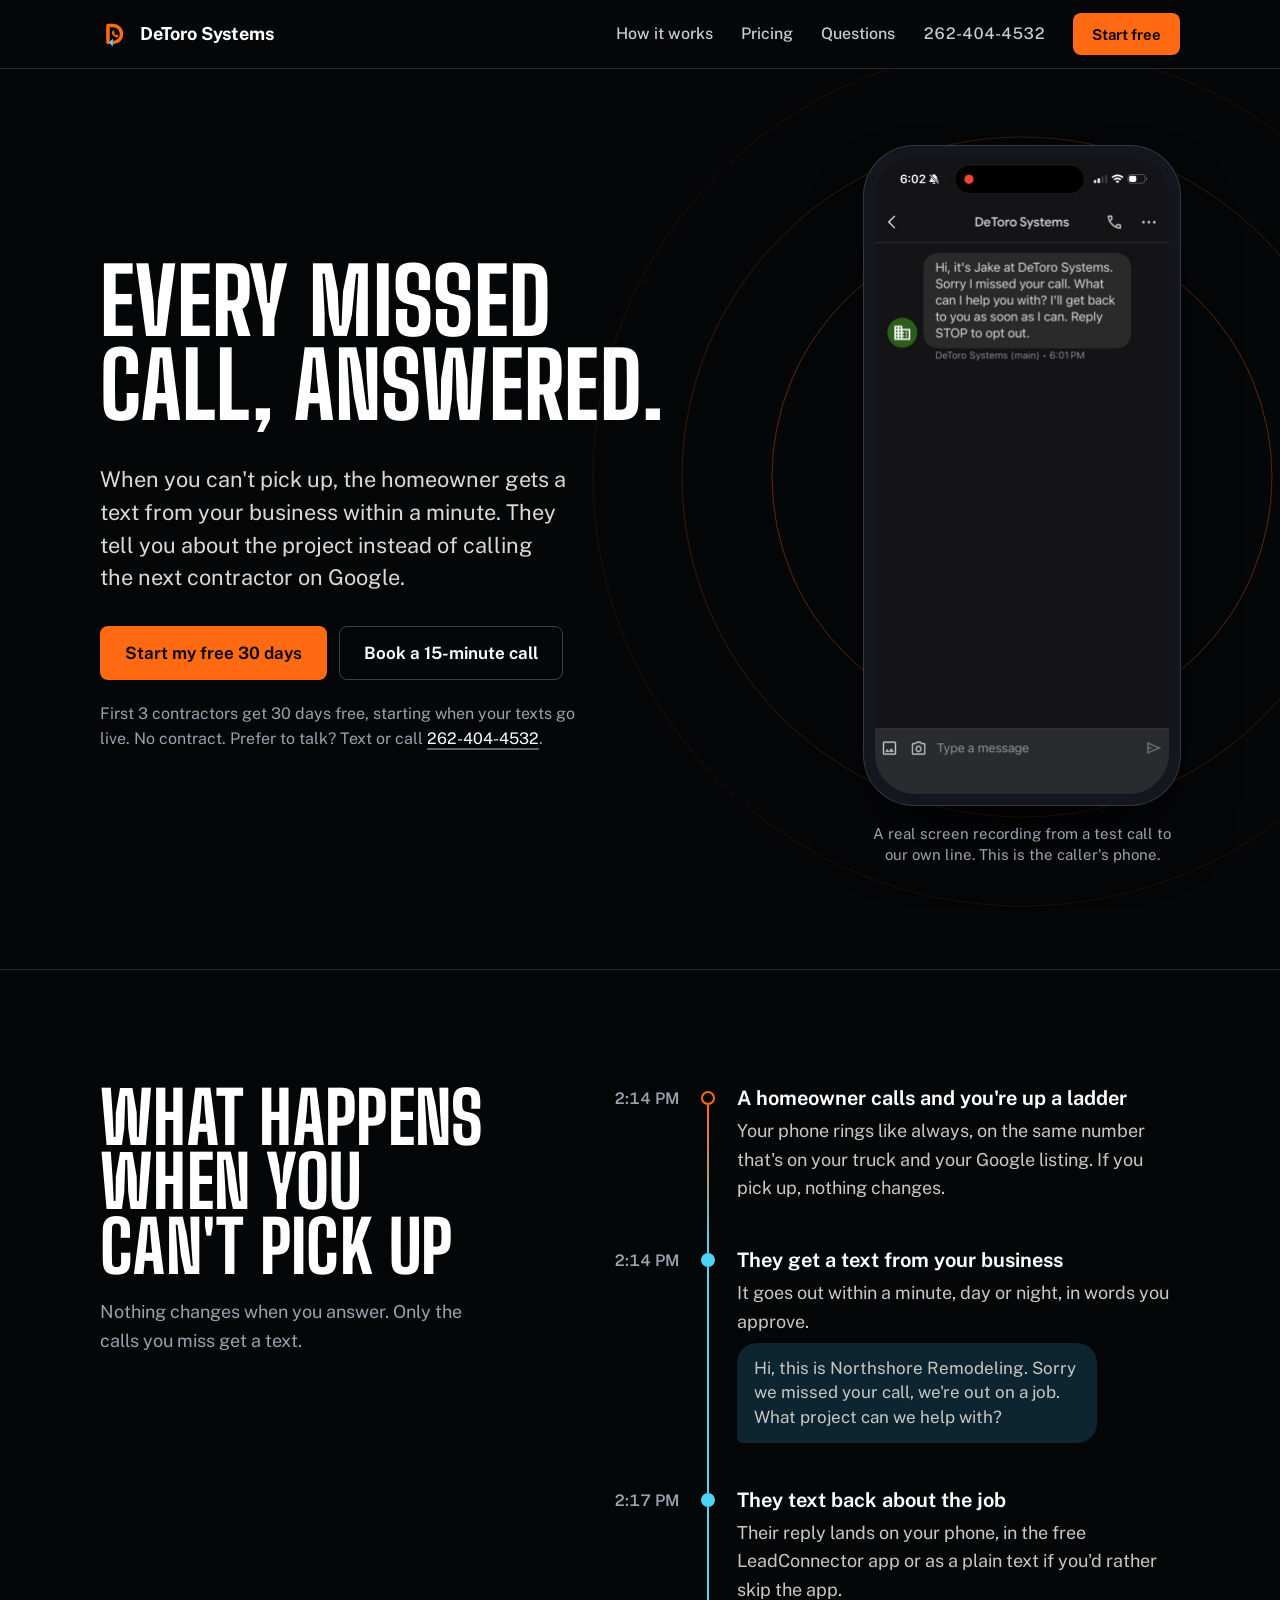
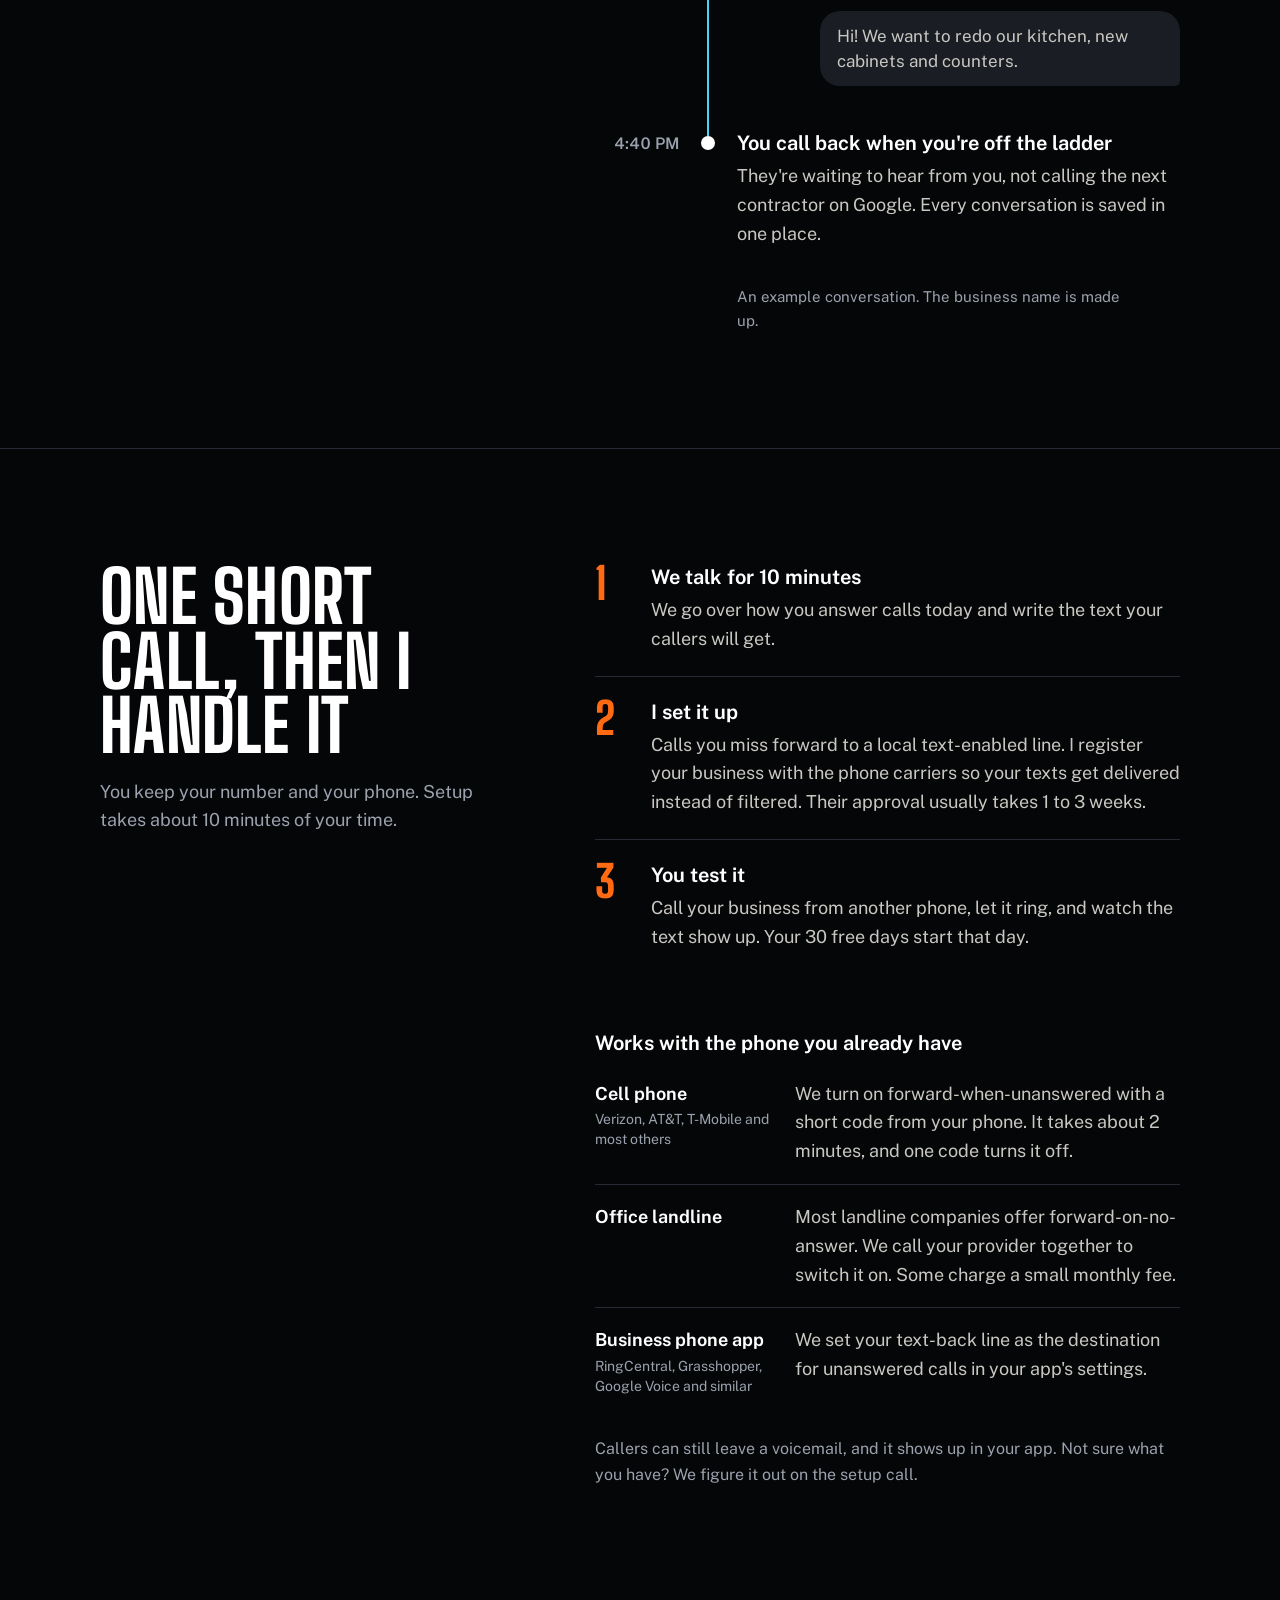
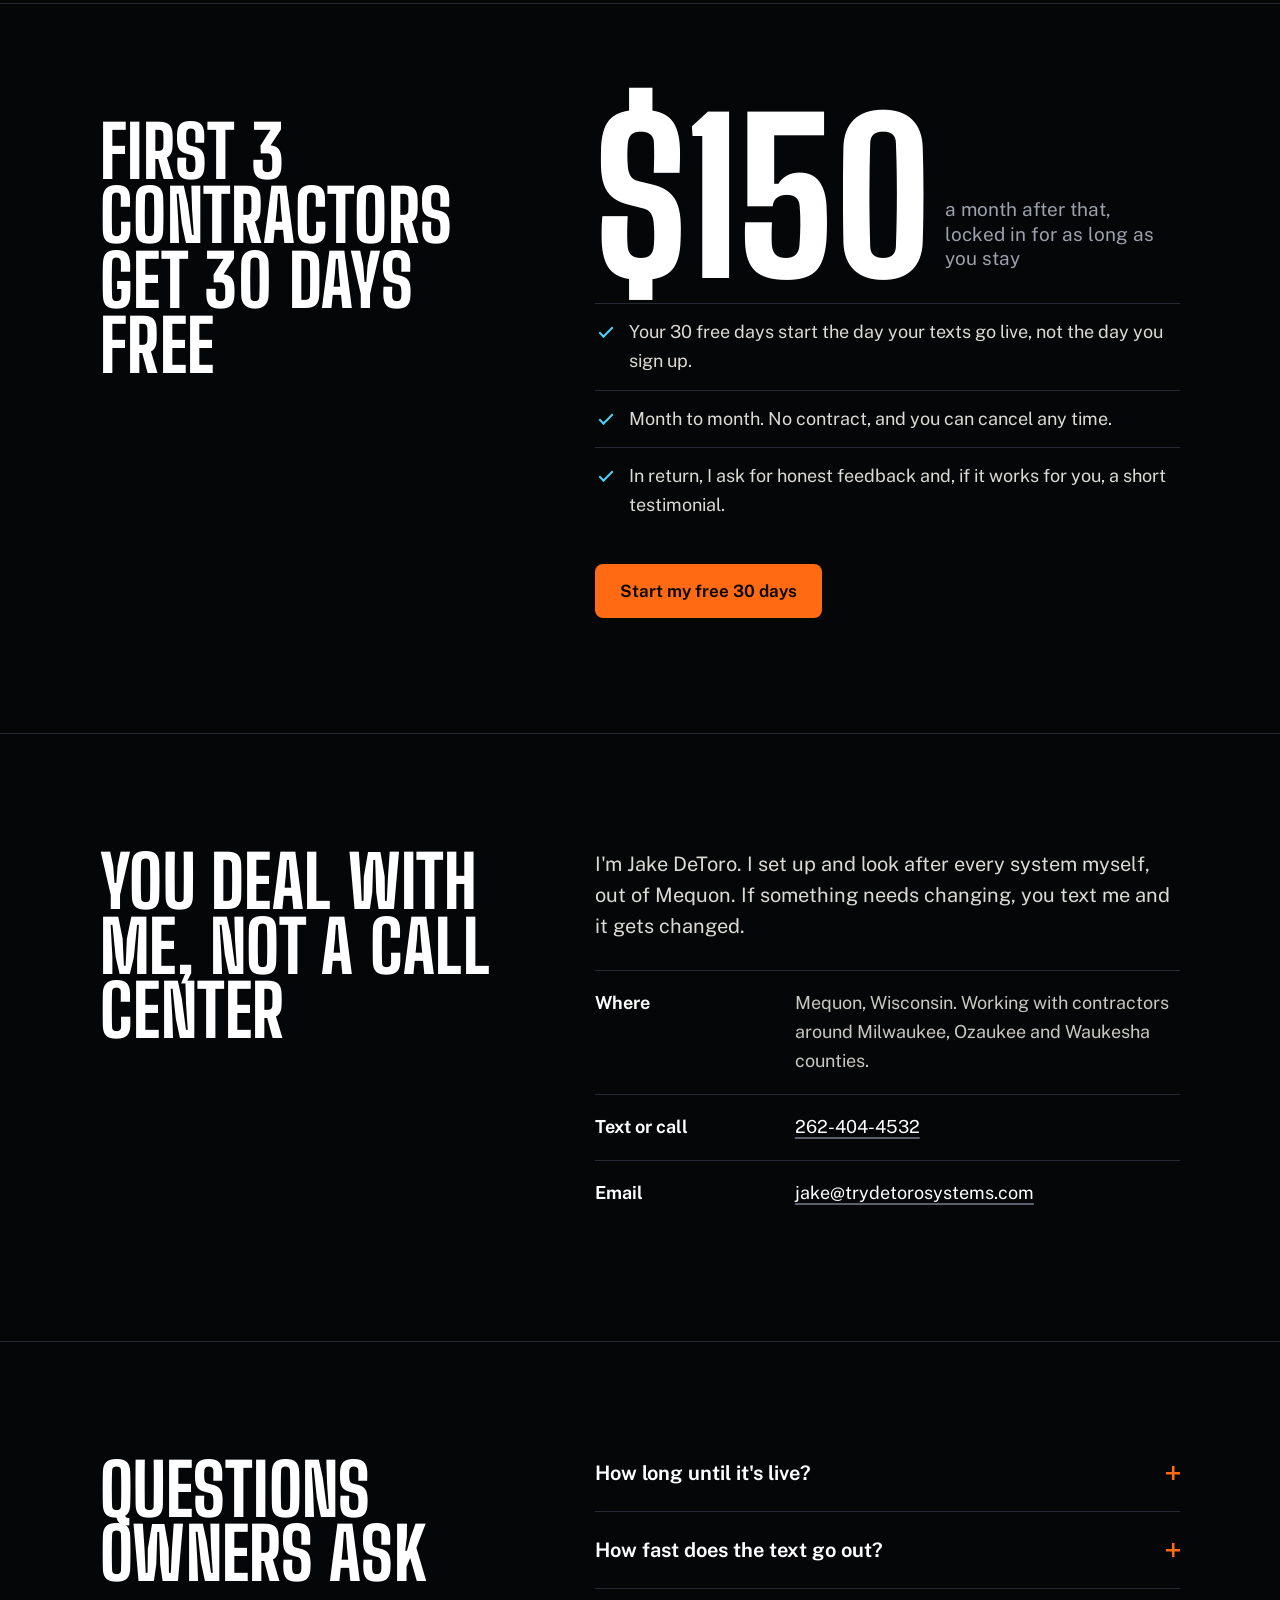
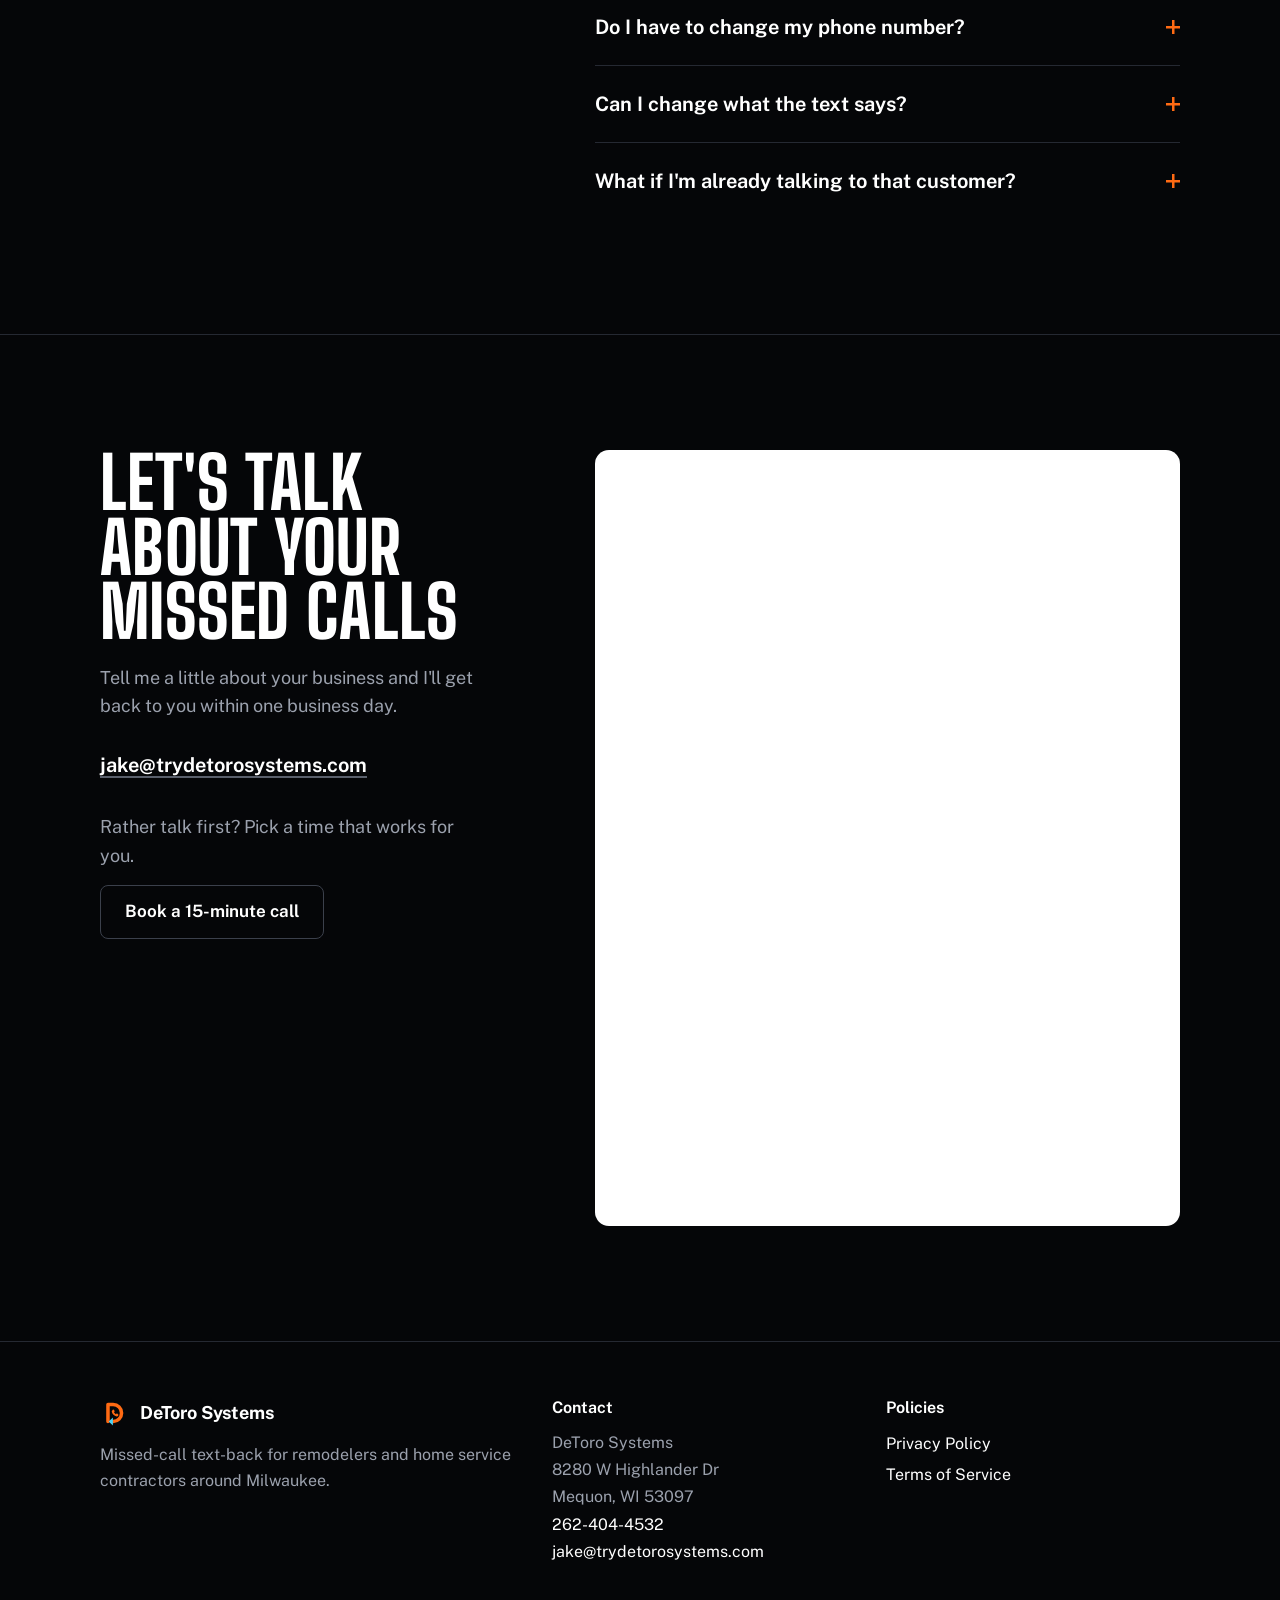
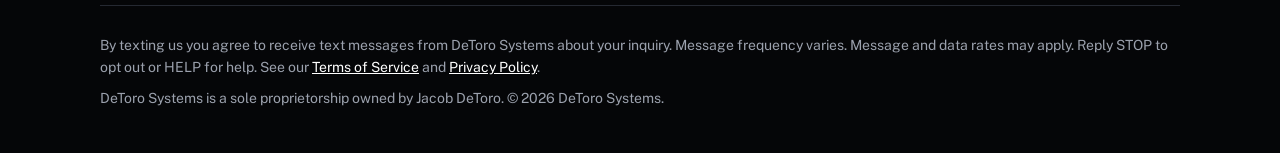
==== commit 3d4780ac: "Redesign homepage, add real demo recording, shared type - Homepage rebuilt: shorter, left-aligned, o" ====
--- a/index.html
+++ b/index.html
@@ -13,190 +13,160 @@
 <meta property="og:url" content="https://go.trydetorosystems.com/">
 <link rel="icon" type="image/svg+xml" href="favicon.svg">
 <link rel="apple-touch-icon" href="apple-touch-icon.png">
-<link rel="preconnect" href="https://fonts.googleapis.com">
-<link rel="preconnect" href="https://fonts.gstatic.com" crossorigin>
-<link rel="stylesheet" href="https://fonts.googleapis.com/css2?family=Inter+Tight:wght@400;500;600;700&display=swap">
-<link rel="stylesheet" href="site.css?v=1">
+<link rel="preload" href="fonts/big-shoulders-display.woff2" as="font" type="font/woff2" crossorigin>
+<link rel="preload" href="fonts/public-sans.woff2" as="font" type="font/woff2" crossorigin>
+<link rel="stylesheet" href="home.css?v=2">
 </head>
 <body>
-<div class="ds-home">
-<header class="nav"><div class="wrap">
-  <a aria-label="DeToro Systems home" class="brand" href="/"><span class="brand-mark" aria-hidden="true"><svg viewBox="0 0 64 64" width="30" height="30" aria-hidden="true"><path d="M17 50V14h11a18 18 0 0 1 0 36h-3" fill="none" stroke="#FF6A13" stroke-width="7.5" stroke-linecap="round" stroke-linejoin="round"></path><path d="M27.5 41.5 18.5 50l9 8.5z" fill="#4CD3F5"></path><path d="M14.6 10.5c1.4-1 3.3-.8 4.4.5l4.2 5.3c1 1.2.9 3-.1 4.2l-2.6 2.9c1.9 4.2 5.2 7.7 9.4 9.7l2.9-2.5c1.2-1 3-1.1 4.2-.1l5.3 4.3c1.3 1.1 1.5 3 .5 4.4l-2.3 3.3c-1.4 2-4 2.9-6.4 2.1C21.2 41.6 12.4 32.8 9.4 20.9c-.6-2.4.3-5 2.3-6.4z" fill="#FF6A13" transform="translate(21.2 20.5) scale(.42)"></path></svg></span>DeToro Systems</a>
-  <nav class="nav-links" aria-label="Main"><a class="plain" href="#how">How it works</a><a class="plain" href="#pricing">Pricing</a><a class="plain" href="#faq">Questions</a><a class="plain" href="#contact">Contact</a><a class="btn btn-white" href="#contact">Start free</a></nav>
+
+<header class="top"><div class="wrap">
+  <a aria-label="DeToro Systems home" class="brand" href="/"><svg viewBox="0 0 64 64" width="30" height="30" aria-hidden="true"><path d="M17 50V14h11a18 18 0 0 1 0 36h-3" fill="none" stroke="#FF6A13" stroke-width="7.5" stroke-linecap="round" stroke-linejoin="round"></path><path d="M27.5 41.5 18.5 50l9 8.5z" fill="#4CD3F5"></path><path d="M14.6 10.5c1.4-1 3.3-.8 4.4.5l4.2 5.3c1 1.2.9 3-.1 4.2l-2.6 2.9c1.9 4.2 5.2 7.7 9.4 9.7l2.9-2.5c1.2-1 3-1.1 4.2-.1l5.3 4.3c1.3 1.1 1.5 3 .5 4.4l-2.3 3.3c-1.4 2-4 2.9-6.4 2.1C21.2 41.6 12.4 32.8 9.4 20.9c-.6-2.4.3-5 2.3-6.4z" fill="#FF6A13" transform="translate(21.2 20.5) scale(.42)"></path></svg>DeToro Systems</a>
+  <nav class="top-nav" aria-label="Main">
+    <a class="plain" href="#how">How it works</a>
+    <a class="plain" href="#pricing">Pricing</a>
+    <a class="plain" href="#faq">Questions</a>
+    <a class="plain tel" href="tel:+12624044532">262-404-4532</a>
+    <a class="btn btn-primary" href="#contact">Start free</a>
+  </nav>
 </div></header>
 
 <main>
+
 <section class="hero" id="hero"><div class="wrap">
-  <h1>Every missed call, <span class="grad">answered.</span></h1>
-  <p class="lead">When you can't pick up, the homeowner gets a text from your business within a minute. They tell you about the project instead of calling the next contractor on Google.</p>
-  <div class="cta-row">
-    <a class="btn btn-white" href="#contact">Start my free 30 days</a>
-    <a class="btn btn-ghost" href="https://api.leadconnectorhq.com/widget/bookings/detoro-intro-call" target="_blank" rel="noopener noreferrer">Book a 15-minute call</a>
-    <a class="btn btn-ghost" href="#how">See how it works</a>
+  <div>
+    <h1><span>Every missed</span> <span>call, answered.</span></h1>
+    <p class="lead">When you can't pick up, the homeowner gets a text from your business within a minute. They tell you about the project instead of calling the next contractor on Google.</p>
+    <div class="actions">
+      <a class="btn btn-primary" href="#contact">Start my free 30 days</a>
+      <a class="btn btn-quiet" href="https://api.leadconnectorhq.com/widget/bookings/detoro-intro-call" target="_blank" rel="noopener noreferrer">Book a 15-minute call</a>
+    </div>
+    <p class="terms">First 3 contractors get 30 days free, starting when your texts go live. No contract. Prefer to talk? Text or call <a class="text-link" href="tel:+12624044532">262-404-4532</a>.</p>
   </div>
-  <p class="hero-note">First 3 contractors get 30 days free, starting when your texts go live. No contract. Prefer to talk? Text or call <a href="tel:+12624044532">262-404-4532</a>.</p>
-  <div class="stage">
-    <div class="phone-zone" id="zone"><span class="ring r1"></span><span class="ring r2"></span><span class="ring r3"></span>
-      <div class="phone" role="img" id="phone" aria-label="Example: a homeowner's call goes unanswered, then they get a text from the business within a minute and reply about their project.">
-        <div class="screen" id="screen">
-          <div class="status"><span>2:14</span><span>5G</span></div>
-          <div class="thread-head"><div class="avatar" id="d-avatar" aria-hidden="true">N</div><b id="d-name">Northshore Remodeling</b></div>
-          <div class="thread" id="thread" aria-hidden="true">
-            <div class="call-card step s1"><span class="dot"><svg viewBox="0 0 24 24" fill="none" stroke="#C2412D" stroke-width="2.6" stroke-linecap="round"><path d="M17 7 7 17M7 7h10v10" transform="rotate(180 12 12)"></path></svg></span><span><strong>Missed call</strong>&nbsp;2:14 PM</span></div>
-            <div class="stamp step s2">Text Message, 2:14 PM</div>
-            <div class="typing step s3"><i></i><i></i><i></i></div>
-            <div class="bubble in step s4" id="d-business"></div>
-            <div class="bubble out step s5" id="d-homeowner"></div>
-            <div class="bubble in step s6" id="d-followup"></div>
-            <div class="stamp step s7">Delivered</div>
-          </div>
-        </div>
-      </div>
+  <figure class="handset">
+    <div class="handset-body">
+      <video id="call-video" autoplay muted loop playsinline preload="metadata" poster="media/hero-call.jpg" width="590" height="1278" aria-label="Screen recording of a caller's phone. The inbox is empty, then a text from DeToro Systems arrives after their call went unanswered.">
+        <source src="media/hero-call.mp4" type="video/mp4">
+      </video>
     </div>
-    <p class="stage-caption">Example conversations. Business names are made up.</p>
+    <figcaption>A real screen recording from a test call to our own line. This is the caller's phone.</figcaption>
+  </figure>
+</div></section>
+
+<section class="band" id="how"><div class="wrap">
+  <div class="band-head">
+    <h2>What happens when you can't pick up</h2>
+    <p>Nothing changes when you answer. Only the calls you miss get a text.</p>
+  </div>
+  <div>
+    <ol class="log">
+      <li class="missed"><time>2:14 PM</time><span class="node" aria-hidden="true"></span>
+        <div class="entry"><h3>A homeowner calls and you're up a ladder</h3><p>Your phone rings like always, on the same number that's on your truck and your Google listing. If you pick up, nothing changes.</p></div></li>
+      <li class="sent"><time>2:14 PM</time><span class="node" aria-hidden="true"></span>
+        <div class="entry"><h3>They get a text from your business</h3><p>It goes out within a minute, day or night, in words you approve.</p>
+        <p class="bubble from-you">Hi, this is Northshore Remodeling. Sorry we missed your call, we're out on a job. What project can we help with?</p></div></li>
+      <li class="replied"><time>2:17 PM</time><span class="node" aria-hidden="true"></span>
+        <div class="entry"><h3>They text back about the job</h3><p>Their reply lands on your phone, in the free LeadConnector app or as a plain text if you'd rather skip the app.</p>
+        <p class="bubble from-them">Hi! We want to redo our kitchen, new cabinets and counters.</p></div></li>
+      <li class="won"><time>4:40 PM</time><span class="node" aria-hidden="true"></span>
+        <div class="entry"><h3>You call back when you're off the ladder</h3><p>They're waiting to hear from you, not calling the next contractor on Google. Every conversation is saved in one place.</p></div></li>
+    </ol>
+    <p class="log-note">An example conversation. The business name is made up.</p>
   </div>
 </div></section>
 
-<div class="trades"><div class="trades-track" aria-hidden="true"><span>Remodelers</span><span>Roofers</span><span>HVAC</span><span>Plumbers</span><span>Electricians</span><span>Painters</span><span>General contractors</span><span>Landscapers</span><span>Remodelers</span><span>Roofers</span><span>HVAC</span><span>Plumbers</span><span>Electricians</span><span>Painters</span><span>General contractors</span><span>Landscapers</span></div></div>
-
-<section><div class="wrap">
-  <div class="head center"><span class="eyebrow">Why it matters</span><h2>The first reply <span class="grad">wins the job</span></h2></div>
-  <div class="stats">
-    <div class="stat"><div class="num grad">38%</div><p>of calls to small businesses got answered, in a 30-day study of 85 businesses.</p><span class="src">Source: <a href="https://411locals.us/small-business-owners-dont-answer-62-of-phone-calls/" target="_blank" rel="noopener noreferrer">411 Locals study, 2016</a></span></div>
-    <div class="stat"><div class="num grad">7x</div><p>Businesses that followed up on a new lead within an hour were about 7 times as likely to reach the decision-maker as those that waited one more hour.</p><span class="src">Source: <a href="https://hbr.org/2011/03/the-short-life-of-online-sales-leads" target="_blank" rel="noopener noreferrer">Harvard Business Review, 2011 (full article may require a free HBR sign-in)</a></span></div>
+<section class="band" id="setup"><div class="wrap">
+  <div class="band-head">
+    <h2>One short call, then I handle it</h2>
+    <p>You keep your number and your phone. Setup takes about 10 minutes of your time.</p>
   </div>
-  <p class="stat-close">Text-back is how you answer in the first minute, even when you can't pick up.</p>
-</div></section>
-
-<section id="routing" style="padding-top:0"><div class="wrap">
-  <div class="head center"><span class="eyebrow">How it connects</span><h2>Your number stays. <span class="grad">Missed calls get a text.</span></h2><p class="lead">Nothing changes when you pick up. Only calls you don't answer get passed along.</p></div>
-  <ol class="flow">
-    <li class="flow-card"><span class="flow-icon" aria-hidden="true"><svg viewBox="0 0 24 24" fill="none" stroke="#FF6A13" stroke-width="2" stroke-linecap="round" stroke-linejoin="round"><path d="M22 16.92v3a2 2 0 0 1-2.18 2 19.79 19.79 0 0 1-8.63-3.07 19.5 19.5 0 0 1-6-6 19.79 19.79 0 0 1-3.07-8.67A2 2 0 0 1 4.11 2h3a2 2 0 0 1 2 1.72c.13.96.36 1.9.7 2.81a2 2 0 0 1-.45 2.11L8.09 9.91a16 16 0 0 0 6 6l1.27-1.27a2 2 0 0 1 2.11-.45c.91.34 1.85.57 2.81.7A2 2 0 0 1 22 16.92z"></path></svg></span><h3>Homeowner calls your number</h3><p>The same number on your truck and Google.</p></li>
-    <li class="flow-arrow" aria-hidden="true"><svg viewBox="0 0 44 14" fill="none" stroke="#9097A6" stroke-width="1.5"><path d="M0 7h40M34 1l6 6-6 6"></path></svg></li>
-    <li class="flow-card"><span class="flow-icon" aria-hidden="true"><svg viewBox="0 0 24 24" fill="none" stroke="#FF6A13" stroke-width="2" stroke-linecap="round" stroke-linejoin="round"><path d="M21 12a8.5 8.5 0 0 1-12.6 7.4L3 21l1.6-5.2A8.5 8.5 0 1 1 21 12z"></path><path d="M12 8.5v4M12 15v.01"></path></svg></span><h3>Your phone rings like always</h3><p>Pick up and nothing changes.</p></li>
-    <li class="flow-arrow" aria-hidden="true"><svg viewBox="0 0 44 14" fill="none" stroke="#9097A6" stroke-width="1.5"><path d="M0 7h40M34 1l6 6-6 6"></path></svg></li>
-    <li class="flow-card"><span class="flow-icon" aria-hidden="true"><svg viewBox="0 0 24 24" fill="none" stroke="#FF6A13" stroke-width="2" stroke-linecap="round" stroke-linejoin="round"><path d="M5 12h14M13 6l6 6-6 6"></path></svg></span><h3>No answer after a few rings</h3><p>Your phone company passes the call to your text-back line.</p></li>
-    <li class="flow-arrow" aria-hidden="true"><svg viewBox="0 0 44 14" fill="none" stroke="#9097A6" stroke-width="1.5"><path d="M0 7h40M34 1l6 6-6 6"></path></svg></li>
-    <li class="flow-card highlight"><span class="flow-icon" aria-hidden="true"><svg viewBox="0 0 24 24" fill="none" stroke="#FF6A13" stroke-width="2" stroke-linecap="round" stroke-linejoin="round"><path d="M21 12a8.5 8.5 0 0 1-12.6 7.4L3 21l1.6-5.2A8.5 8.5 0 1 1 21 12z"></path></svg></span><h3>They get a text in under a minute</h3><p>Their reply shows up in your app.</p></li>
-  </ol>
-  <div class="compat-head"><h3>Works with the phone you already have</h3></div>
-  <div class="compat">
-    <div class="compat-card"><h4>Cell phone</h4><p class="compat-sub">Verizon, AT&amp;T, T-Mobile and most others</p><p>We turn on forward-when-unanswered with a short code from your phone. It takes about 2 minutes, and one code turns it off.</p></div>
-    <div class="compat-card"><h4>Office landline</h4><p>Most landline companies offer forward-on-no-answer. We call your provider together to switch it on. Some charge a small monthly fee.</p></div>
-    <div class="compat-card"><h4>Business phone app</h4><p class="compat-sub">RingCentral, Grasshopper, Google Voice and similar</p><p>We set your text-back line as the destination for unanswered calls in your app's settings.</p></div>
-  </div>
-  <p class="note">Callers can still leave a voicemail, and it shows up in your app. Not sure what you have? We figure it out on the setup call.</p>
-</div></section>
-
-<section id="how" style="padding-top:0"><div class="wrap">
-  <div class="head center"><span class="eyebrow">How it works</span><h2>Four steps. <span class="grad">No new number.</span></h2></div>
-  <ol class="how-steps">
-    <li><span class="how-num">1</span><h3>Someone calls and you can't pick up</h3><p>Your phone rings like always. If you answer, nothing changes.</p></li>
-    <li><span class="how-num">2</span><h3>They get a text within a minute</h3><p>From your business, in words you approve: Sorry we missed you, what project can we help with?</p></li>
-    <li><span class="how-num">3</span><h3>They reply with the job details</h3><p>Their answer lands in the LeadConnector app on your phone, or comes to you as a plain text if you'd rather not use an app.</p></li>
-    <li><span class="how-num">4</span><h3>You text back and book the job</h3><p>Reply when you're free. Every conversation is saved in one place.</p></li>
-  </ol>
-  <p class="how-note">Getting started takes one 10-minute call. The phone carriers then approve your number, usually in 1 to 3 weeks.</p>
-</div></section>
-
-<section style="padding-top:0"><div class="wrap">
-  <div class="head center"><span class="eyebrow">What you get</span><h2>Built for contractors <span class="grad">on the job</span></h2><p class="lead">It runs on its own. Nobody has to remember to follow up.</p></div>
-  <div class="bento">
-    <div class="card"><div class="vis"><span class="v-tag">Sent in <b>under a minute</b></span><div class="v-bubble">Hi, this is Your Remodeling Co. Sorry we missed your call, we're probably out on a job. What project can we help with?</div></div><h3>Texts every missed caller</h3><p>Any call you don't answer gets a short text from your business, day or night, in words you approve.</p></div>
-    <div class="card"><div class="vis"><div class="v-fwd"><div class="pill"><small>Your number</small><b>Stays the same</b></div><div class="arrow"><svg viewBox="0 0 44 14" fill="none" stroke="#9097A6" stroke-width="1.5"><path d="M0 7h40M34 1l6 6-6 6"></path></svg>missed<br>calls only</div><div class="pill hot"><small>Text-back line</small><b>Sends the text</b></div></div></div><h3>Keep your number</h3><p>Only calls you miss get forwarded. Your number stays on your truck, your cards and Google.</p></div>
-    <div class="card"><div class="vis"><div class="v-notes">
-      <div class="note-card"><i><svg viewBox="0 0 24 24" fill="none" stroke="#050608" stroke-width="2.4" stroke-linecap="round" stroke-linejoin="round"><path d="M21 12a8.5 8.5 0 0 1-12.6 7.4L3 21l1.6-5.2A8.5 8.5 0 1 1 21 12z"></path></svg></i><span><b>New reply</b> Kitchen remodel, this week?</span></div>
-      <div class="note-card"><i><svg viewBox="0 0 24 24" fill="none" stroke="#050608" stroke-width="2.4" stroke-linecap="round" stroke-linejoin="round"><path d="M21 12a8.5 8.5 0 0 1-12.6 7.4L3 21l1.6-5.2A8.5 8.5 0 1 1 21 12z"></path></svg></i><span><b>Missed call</b> Text-back sent</span></div>
-      <div class="note-card"><i><svg viewBox="0 0 24 24" fill="none" stroke="#050608" stroke-width="2.4" stroke-linecap="round" stroke-linejoin="round"><path d="M21 12a8.5 8.5 0 0 1-12.6 7.4L3 21l1.6-5.2A8.5 8.5 0 1 1 21 12z"></path></svg></i><span><b>New reply</b> Can you quote a deck?</span></div>
-    </div></div><h3>Replies land on your phone</h3><p>Every reply shows up in the free LeadConnector app on your phone, and you text back from the same thread when you're off the ladder.</p></div>
-    <div class="card"><div class="vis"><div class="v-shield"><div class="shield"><svg viewBox="0 0 24 24" fill="none" stroke="#4CD3F5" stroke-width="2" stroke-linecap="round" stroke-linejoin="round"><path d="M12 3l7 3v6c0 4.5-3 7.6-7 9-4-1.4-7-4.5-7-9V6z"></path><path d="m8.5 12 2.5 2.5 4.5-5"></path></svg></div><div class="chips"><span>Carrier registered</span><span>Business name in every text</span><span>Reply STOP to opt out</span></div></div></div><h3>Set up the right way</h3><p>We register your texting with the carriers, so your messages get delivered instead of filtered.</p></div>
+  <div>
+    <ol class="steps">
+      <li><div><h3>We talk for 10 minutes</h3><p>We go over how you answer calls today and write the text your callers will get.</p></div></li>
+      <li><div><h3>I set it up</h3><p>Calls you miss forward to a local text-enabled line. I register your business with the phone carriers so your texts get delivered instead of filtered. Their approval usually takes 1 to 3 weeks.</p></div></li>
+      <li><div><h3>You test it</h3><p>Call your business from another phone, let it ring, and watch the text show up. Your 30 free days start that day.</p></div></li>
+    </ol>
+    <h3 class="sub-head">Works with the phone you already have</h3>
+    <dl class="rows">
+      <div><dt>Cell phone <small>Verizon, AT&amp;T, T-Mobile and most others</small></dt><dd>We turn on forward-when-unanswered with a short code from your phone. It takes about 2 minutes, and one code turns it off.</dd></div>
+      <div><dt>Office landline</dt><dd>Most landline companies offer forward-on-no-answer. We call your provider together to switch it on. Some charge a small monthly fee.</dd></div>
+      <div><dt>Business phone app <small>RingCentral, Grasshopper, Google Voice and similar</small></dt><dd>We set your text-back line as the destination for unanswered calls in your app's settings.</dd></div>
+    </dl>
+    <p class="aside">Callers can still leave a voicemail, and it shows up in your app. Not sure what you have? We figure it out on the setup call.</p>
   </div>
 </div></section>
 
-<section style="padding-top:0"><div class="wrap">
-  <div class="head center"><span class="eyebrow">Setup</span><h2>Set up in <span class="grad">one short call</span></h2></div>
-  <ol class="steps">
-    <li><h3>10-minute call</h3><p>We go over how you answer calls today and write the text your callers will get.</p></li>
-    <li><h3>I set it up</h3><p>Calls you miss forward to a local text-enabled line, and I register your business with the phone carriers. Approval usually takes 1 to 3 weeks.</p></li>
-    <li><h3>You test it</h3><p>Once you're approved, call your business from another phone, let it ring, and watch the text show up. Your 30 free days start that day.</p></li>
-  </ol>
+<section class="band" id="pricing"><div class="wrap">
+  <div class="band-head">
+    <h2>First 3 contractors get 30 days free</h2>
+  </div>
+  <div>
+    <p class="price"><b>$150</b> <span>a month after that,<br>locked in for as long as you stay</span></p>
+    <ul class="checks">
+      <li>Your 30 free days start the day your texts go live, not the day you sign up.</li>
+      <li>Month to month. No contract, and you can cancel any time.</li>
+      <li>In return, I ask for honest feedback and, if it works for you, a short testimonial.</li>
+    </ul>
+    <a class="btn btn-primary price-cta" href="#contact">Start my free 30 days</a>
+  </div>
 </div></section>
 
-<section style="padding-top:0"><div class="wrap who">
-  <div class="who-copy"><span class="eyebrow">Who you work with</span><h2 style="margin-top:16px;font-size:clamp(32px,4vw,48px)">You deal with me, not a call center</h2><p>I'm Jake DeToro. I set up and look after every system myself, out of Mequon. If something needs changing, you text me and it gets changed.</p></div>
-  <ul class="facts">
-    <li><b>Who</b><span>Jake DeToro, owner</span></li>
-    <li><b>Where</b><span>Mequon, Wisconsin. Working with contractors around Milwaukee, Ozaukee and Waukesha counties.</span></li>
-    <li><b>Text or call</b><span><a href="sms:+12624044532">262-404-4532</a></span></li>
-    <li><b>Email</b><span><a href="mailto:jake@trydetorosystems.com">jake@trydetorosystems.com</a></span></li>
-  </ul>
+<section class="band who"><div class="wrap">
+  <div class="band-head">
+    <h2>You deal with me, not a call center</h2>
+  </div>
+  <div>
+    <p>I'm Jake DeToro. I set up and look after every system myself, out of Mequon. If something needs changing, you text me and it gets changed.</p>
+    <dl class="rows">
+      <div><dt>Where</dt><dd>Mequon, Wisconsin. Working with contractors around Milwaukee, Ozaukee and Waukesha counties.</dd></div>
+      <div><dt>Text or call</dt><dd><a class="text-link" href="sms:+12624044532">262-404-4532</a></dd></div>
+      <div><dt>Email</dt><dd><a class="text-link" href="mailto:jake@trydetorosystems.com">jake@trydetorosystems.com</a></dd></div>
+    </dl>
+  </div>
 </div></section>
 
-<section id="pricing" style="padding-top:0"><div class="wrap"><div class="offer">
-  <span class="eyebrow">Founding clients</span>
-  <h2 style="margin-top:16px">First 3 contractors get <span class="grad">30 days free</span></h2>
-  <p>Founding clients get 30 days free, starting the day your texts go live. In return, I ask for honest feedback and, if it works for you, a short testimonial. After that it's $150 a month, and founding clients keep that price for as long as they stay. Month to month, no contract.</p>
-  <a class="btn btn-white" href="#contact">Start my free 30 days</a>
-</div></div></section>
-
-<section id="faq" style="padding-top:0"><div class="wrap">
-  <div class="head center"><span class="eyebrow">FAQ</span><h2>Questions owners ask</h2></div>
+<section class="band" id="faq"><div class="wrap">
+  <div class="band-head">
+    <h2>Questions owners ask</h2>
+  </div>
   <div class="faq">
+    <details><summary>How long until it's live?</summary><p>Usually about 2 weeks. The setup call takes 10 minutes. Then the phone carriers have to approve your business for texting, which typically takes 1 to 3 weeks. Your 30 free days don't start until your texts are live.</p></details>
     <details><summary>How fast does the text go out?</summary><p>Within a minute of the call going unanswered, once your line is live.</p></details>
-    <details><summary>How long until it's live?</summary><p>Usually about 2 weeks. The setup call takes 10 minutes. Then the phone carriers have to approve your business for texting, which typically takes 1 to 3 weeks. Your 30 free days don't start until your texts are live.</p></details>
     <details><summary>Do I have to change my phone number?</summary><p>No. Calls you don't answer forward to a local text-enabled line, and the text goes out under your business name. Your number stays on your truck, your website and your Google listing.</p></details>
     <details><summary>Can I change what the text says?</summary><p>Yes. You approve the wording before it goes live, and you can change it any time by texting me.</p></details>
     <details><summary>What if I'm already talking to that customer?</summary><p>They get one short, friendly text, the same as any missed caller. If they don't need it, they ignore it. Anyone can reply STOP to stop getting texts.</p></details>
-    <details><summary>Is there a contract?</summary><p>No. The first 3 contractors get their first 30 days free. After that it's $150 a month, locked in for as long as you stay, month to month, and you can cancel any time.</p></details>
   </div>
 </div></section>
 
-<section id="contact" style="padding-top:0"><div class="wrap"><div class="contact">
-  <div>
-    <span class="tag">Contact</span>
-    <h2>Let's talk about your <em class="grad">missed calls</em></h2>
-    <p class="lead">Tell me a little about your business and I'll get back to you within one business day.</p>
-    <a class="mail" href="mailto:jake@trydetorosystems.com">jake@trydetorosystems.com</a>
-    <p class="book-line">Rather talk first? Pick a time that works for you.</p>
-    <a class="btn btn-ghost book-btn" href="https://api.leadconnectorhq.com/widget/bookings/detoro-intro-call" target="_blank" rel="noopener noreferrer">Book a 15-minute call</a>
+<section class="band contact" id="contact"><div class="wrap">
+  <div class="band-head">
+    <h2>Let's talk about your missed calls</h2>
+    <p>Tell me a little about your business and I'll get back to you within one business day.</p>
+    <a class="mail text-link" href="mailto:jake@trydetorosystems.com">jake@trydetorosystems.com</a>
+    <div class="book">
+      <p>Rather talk first? Pick a time that works for you.</p>
+      <a class="btn btn-quiet" href="https://api.leadconnectorhq.com/widget/bookings/detoro-intro-call" target="_blank" rel="noopener noreferrer">Book a 15-minute call</a>
+    </div>
   </div>
-  <div class="embed-card"><iframe src="https://msgsndr.com/widget/form/goCrwDGMBXSYS96Tel9L" title="Website Contact" loading="lazy"></iframe></div>
-</div></div></section>
+  <div class="form-card"><iframe src="https://msgsndr.com/widget/form/goCrwDGMBXSYS96Tel9L" title="Website Contact" loading="lazy"></iframe></div>
+</div></section>
+
 </main>
 
 <footer><div class="wrap">
-  <div><a class="brand" href="/"><span class="brand-mark" aria-hidden="true"><svg viewBox="0 0 64 64" width="30" height="30" aria-hidden="true"><path d="M17 50V14h11a18 18 0 0 1 0 36h-3" fill="none" stroke="#FF6A13" stroke-width="7.5" stroke-linecap="round" stroke-linejoin="round"></path><path d="M27.5 41.5 18.5 50l9 8.5z" fill="#4CD3F5"></path><path d="M14.6 10.5c1.4-1 3.3-.8 4.4.5l4.2 5.3c1 1.2.9 3-.1 4.2l-2.6 2.9c1.9 4.2 5.2 7.7 9.4 9.7l2.9-2.5c1.2-1 3-1.1 4.2-.1l5.3 4.3c1.3 1.1 1.5 3 .5 4.4l-2.3 3.3c-1.4 2-4 2.9-6.4 2.1C21.2 41.6 12.4 32.8 9.4 20.9c-.6-2.4.3-5 2.3-6.4z" fill="#FF6A13" transform="translate(21.2 20.5) scale(.42)"></path></svg></span>DeToro Systems</a><p>Missed-call text-back for remodelers and home service contractors around Milwaukee.</p></div>
-  <div><h4>Contact</h4><address>DeToro Systems<br>8280 W Highlander Dr<br>Mequon, WI 53097<br><a href="tel:+12624044532">262-404-4532</a><br><a href="mailto:jake@trydetorosystems.com">jake@trydetorosystems.com</a></address></div>
-  <div><h4>Policies</h4><ul><li><a href="/privacy">Privacy Policy</a></li><li><a href="/terms">Terms of Service</a></li></ul></div>
+  <div><a class="brand" href="/"><svg viewBox="0 0 64 64" width="30" height="30" aria-hidden="true"><path d="M17 50V14h11a18 18 0 0 1 0 36h-3" fill="none" stroke="#FF6A13" stroke-width="7.5" stroke-linecap="round" stroke-linejoin="round"></path><path d="M27.5 41.5 18.5 50l9 8.5z" fill="#4CD3F5"></path><path d="M14.6 10.5c1.4-1 3.3-.8 4.4.5l4.2 5.3c1 1.2.9 3-.1 4.2l-2.6 2.9c1.9 4.2 5.2 7.7 9.4 9.7l2.9-2.5c1.2-1 3-1.1 4.2-.1l5.3 4.3c1.3 1.1 1.5 3 .5 4.4l-2.3 3.3c-1.4 2-4 2.9-6.4 2.1C21.2 41.6 12.4 32.8 9.4 20.9c-.6-2.4.3-5 2.3-6.4z" fill="#FF6A13" transform="translate(21.2 20.5) scale(.42)"></path></svg>DeToro Systems</a><p>Missed-call text-back for remodelers and home service contractors around Milwaukee.</p></div>
+  <div><h3>Contact</h3><address>DeToro Systems<br>8280 W Highlander Dr<br>Mequon, WI 53097<br><a href="tel:+12624044532">262-404-4532</a><br><a href="mailto:jake@trydetorosystems.com">jake@trydetorosystems.com</a></address></div>
+  <div><h3>Policies</h3><ul><li><a href="/privacy">Privacy Policy</a></li><li><a href="/terms">Terms of Service</a></li></ul></div>
   <div class="fine"><p>By texting us you agree to receive text messages from DeToro Systems about your inquiry. Message frequency varies. Message and data rates may apply. Reply STOP to opt out or HELP for help. See our <a href="/terms">Terms of Service</a> and <a href="/privacy">Privacy Policy</a>.</p><p>DeToro Systems is a sole proprietorship owned by Jacob DeToro. © 2026 DeToro Systems.</p></div>
 </div></footer>
-</div>
 
 <script>
 (function(){
-  var S=[
-    {name:"Northshore Remodeling",avatar:"N",color:"#C9D1D6",business:"Hi, this is Northshore Remodeling. Sorry we missed your call, we're out on a job. What project can we help with?",homeowner:"Hi! We want to redo our kitchen, new cabinets and counters.",followup:"Great, we can come measure Thursday at 4. Does that work?"},
-    {name:"Ridgeline Roofing",avatar:"R",color:"#F2B48C",business:"Hi, this is Ridgeline Roofing. Sorry we missed you, we're up on a roof. What's going on with yours?",homeowner:"Lost some shingles in last night's storm and there's a drip in the attic.",followup:"Sorry to hear that. We can take a look tomorrow morning. What's the address?"},
-    {name:"Lakeside Heating & Air",avatar:"L",color:"#8FD3E8",business:"Hi, this is Lakeside Heating & Air. Sorry we missed your call. Is your heat or AC giving you trouble?",homeowner:"Furnace stopped working and it's 20 degrees out.",followup:"We can get a tech out today. Will someone be home this afternoon?"},
-    {name:"Cedar Plumbing",avatar:"C",color:"#B9C7A5",business:"Hi, this is Cedar Plumbing. Sorry we missed your call, we're on a job. What can we help with?",homeowner:"Our water heater is leaking all over the basement floor.",followup:"Got it. We can be there within the hour. What's the address?"},
-    {name:"Brightwire Electric",avatar:"B",color:"#D4B8E0",business:"Hi, this is Brightwire Electric. Sorry we missed your call. What electrical work do you need?",homeowner:"Need a quote to add outlets and lights in our garage.",followup:"Happy to help. Can you text a few photos of the space?"}
-  ];
-  var $=function(id){return document.getElementById(id)};
-  var reduce=window.matchMedia&&window.matchMedia("(prefers-reduced-motion: reduce)").matches;
-  var i=reduce?0:Math.floor(Math.random()*S.length), visible=true, t1, t2;
-  function fill(){var d=S[i];$("d-name").textContent=d.name;$("d-avatar").textContent=d.avatar;$("d-avatar").style.background=d.color;$("d-business").textContent=d.business;$("d-homeowner").textContent=d.homeowner;$("d-followup").textContent=d.followup;$("phone").setAttribute("aria-label","Example: a homeowner's call goes unanswered, then they get a text from "+d.name+" within a minute and reply about their project.")}
-  function play(){
-    fill(); if(reduce) return;
-    var sc=$("screen"), z=$("zone"), th=$("thread");
-    sc.classList.remove("play"); z.classList.remove("play-rings"); th.classList.remove("fading");
-    void sc.offsetWidth; sc.classList.add("play"); z.classList.add("play-rings");
-    clearTimeout(t1); clearTimeout(t2);
-    t1=setTimeout(function(){ th.classList.add("fading"); t2=setTimeout(function(){ i=(i+1)%S.length; if(visible) play(); },400); },9150);
+  var v=document.getElementById("call-video"); if(!v) return;
+  var still=window.matchMedia&&window.matchMedia("(prefers-reduced-motion: reduce)").matches;
+  if(still){ v.removeAttribute("autoplay"); v.removeAttribute("loop"); v.pause(); v.controls=true; return; }
+  if("IntersectionObserver" in window){
+    new IntersectionObserver(function(e){ if(e[0].isIntersecting){ var p=v.play(); if(p&&p.catch) p.catch(function(){}); } else { v.pause(); } },{threshold:.2}).observe(v);
   }
-  if("IntersectionObserver" in window && !reduce){
-    new IntersectionObserver(function(e){var was=visible; visible=e[0].isIntersecting; if(visible&&!was) play();},{threshold:.05}).observe($("hero"));
-  }
-  play();
 })();
 </script>
 <script src="https://widgets.leadconnectorhq.com/loader.js" data-resources-url="https://widgets.leadconnectorhq.com/chat-widget/loader.js" data-widget-id="6afcf23d75f0c3a520f9e87f"></script>
--- a/home.css
+++ b/home.css
@@ -0,0 +1,191 @@
+/* DeToro Systems homepage. Hand-written, no build step.
+   Orange means a missed call. Cyan means the text that answers it. */
+
+@font-face{font-family:"Big Shoulders Display";src:url("fonts/big-shoulders-display.woff2") format("woff2");font-weight:100 900;font-display:swap}
+@font-face{font-family:"Public Sans";src:url("fonts/public-sans.woff2") format("woff2");font-weight:100 900;font-display:swap}
+
+:root{
+  --ink:#050608;
+  --slate:#0f1218;
+  --rule:#252932;
+  --chalk:#f1efe9;
+  --ash:#9ba1ad;
+  --hivis:#ff6a13;
+  --signal:#4cd3f5;
+  --display:"Big Shoulders Display","Arial Narrow",Impact,sans-serif;
+  --body:"Public Sans",system-ui,-apple-system,"Segoe UI",sans-serif;
+  --wrap:1160px;
+  --gutter:clamp(20px,4vw,40px);
+}
+
+*,*::before,*::after{box-sizing:border-box}
+html{background:var(--ink);-webkit-text-size-adjust:100%;scroll-behavior:smooth;scroll-padding-top:88px}
+body{margin:0;background:var(--ink);color:var(--chalk);font-family:var(--body);font-size:18px;line-height:1.6;-webkit-font-smoothing:antialiased;text-rendering:optimizeLegibility}
+h1,h2,h3,p,ol,ul,dl,dd,figure,address{margin:0;padding:0}
+ol,ul{list-style:none}
+address{font-style:normal}
+a{color:inherit}
+img,video,iframe{display:block;max-width:100%}
+:focus-visible{outline:2px solid var(--signal);outline-offset:3px;border-radius:4px}
+
+.wrap{max-width:var(--wrap);margin:0 auto;padding:0 var(--gutter)}
+
+h1,h2{font-family:var(--display);font-weight:800;text-transform:uppercase;letter-spacing:.004em;color:#fff}
+h1{font-size:clamp(44px,13.2vw,104px);line-height:.92}
+h2{font-size:clamp(42px,5.6vw,72px);line-height:.9;max-width:12ch}
+h3{font-size:20px;font-weight:650;line-height:1.3;color:#fff}
+p{max-width:60ch}
+.quiet{color:var(--ash)}
+.text-link{color:#fff;text-decoration:underline;text-decoration-color:#5a606c;text-underline-offset:4px;text-decoration-thickness:1.5px}
+.text-link:hover{text-decoration-color:var(--hivis)}
+
+/* Buttons */
+.btn{display:inline-flex;align-items:center;justify-content:center;min-height:54px;padding:0 24px;border-radius:8px;font:650 17px/1 var(--body);text-decoration:none;white-space:nowrap;border:1.5px solid transparent;transition:background-color .15s,border-color .15s}
+.btn-primary{background:var(--hivis);color:#0b0603}
+.btn-primary:hover{background:#ff8540}
+.btn-quiet{border-color:#3b404b;color:#fff}
+.btn-quiet:hover{border-color:var(--chalk)}
+
+/* Top bar */
+.top{position:sticky;top:0;z-index:20;background:var(--ink);border-bottom:1px solid var(--rule)}
+.top .wrap{display:flex;align-items:center;justify-content:space-between;gap:20px;height:68px}
+.brand{display:flex;align-items:center;gap:10px;font-weight:700;font-size:18px;letter-spacing:-.01em;color:#fff;text-decoration:none;white-space:nowrap}
+.brand svg{width:30px;height:30px;flex:none}
+.top-nav{display:flex;align-items:center;gap:28px}
+.top-nav a.plain{font-size:16px;font-weight:500;color:#c8ccd4;text-decoration:none}
+.top-nav a.plain:hover{color:#fff}
+.top-nav .tel{font-variant-numeric:tabular-nums;font-weight:650;color:#fff}
+.top-nav .btn{min-height:42px;padding:0 18px;font-size:15px}
+
+/* Hero */
+.hero{padding:clamp(40px,6vw,80px) 0 clamp(56px,8vw,104px);overflow:hidden}
+.hero .wrap{display:grid;grid-template-columns:minmax(0,1fr) 316px;column-gap:clamp(32px,6vw,88px);align-items:center}
+.hero h1{margin-bottom:clamp(24px,3vw,36px)}
+.hero h1 span{display:block;white-space:nowrap}
+.hero .lead{font-size:clamp(19px,1.7vw,22px);line-height:1.5;color:#dcdad4;max-width:36ch}
+.actions{display:flex;flex-wrap:wrap;gap:12px;margin-top:32px}
+.hero .terms{margin-top:22px;font-size:16px;line-height:1.55;color:var(--ash);max-width:48ch}
+
+.handset{position:relative;justify-self:end;width:100%}
+.handset::before{content:"";position:absolute;left:50%;top:46%;width:860px;height:860px;transform:translate(-50%,-50%);pointer-events:none;background:url("data:image/svg+xml,%3Csvg xmlns='http://www.w3.org/2000/svg' viewBox='0 0 860 860' fill='none' stroke='%23ff6a13'%3E%3Ccircle cx='430' cy='430' r='250' stroke-opacity='.34'/%3E%3Ccircle cx='430' cy='430' r='340' stroke-opacity='.2'/%3E%3Ccircle cx='430' cy='430' r='429' stroke-opacity='.1'/%3E%3C/svg%3E") center/contain no-repeat}
+.handset-body{position:relative;border-radius:50px;padding:11px;background:#14171d;box-shadow:0 0 0 1px #343944,0 40px 80px -30px #000}
+.handset video{width:100%;height:auto;aspect-ratio:590/1278;border-radius:40px;background:#131416}
+.handset figcaption{position:relative;margin-top:18px;font-size:15px;line-height:1.45;color:var(--ash);text-align:center}
+
+/* Bands: heading on the left, content on the right */
+.band{border-top:1px solid var(--rule);padding:clamp(64px,9vw,124px) 0}
+.band .wrap{display:grid;grid-template-columns:minmax(0,5fr) minmax(0,7fr);column-gap:clamp(32px,6vw,88px);row-gap:40px;align-items:start}
+.band-head{position:sticky;top:104px}
+.band-head p{margin-top:20px;color:var(--ash);max-width:34ch}
+
+/* The call log */
+.log{position:relative}
+.log li{position:relative;display:grid;grid-template-columns:84px 22px minmax(0,1fr);column-gap:18px;padding-bottom:44px}
+.log li:last-child{padding-bottom:0}
+.log time{grid-column:1;padding-top:1px;font-size:16px;font-weight:600;font-variant-numeric:tabular-nums;color:var(--ash);text-align:right;white-space:nowrap}
+.log .node{grid-column:2;position:relative;justify-self:center;width:14px;height:14px;margin-top:6px;border-radius:50%;background:var(--ink);border:2.5px solid var(--dot,var(--ash));z-index:1}
+.log li::before{content:"";position:absolute;left:calc(84px + 18px + 10px);top:20px;bottom:-6px;width:2px;background:var(--line,var(--rule))}
+.log li:last-child::before{display:none}
+.log .entry{grid-column:3}
+.log .entry p{margin-top:6px;color:#c9c7c1}
+.log .missed{--dot:var(--hivis);--line:linear-gradient(var(--hivis),var(--signal))}
+.log .sent,.log .replied{--dot:var(--signal);--line:var(--signal)}
+.log .sent .node,.log .replied .node{background:var(--signal)}
+.log .won{--dot:#fff}
+.log .won .node{background:#fff}
+.bubble{margin-top:14px;max-width:36ch;padding:13px 17px;border-radius:20px;font-size:17px;line-height:1.45}
+.bubble.from-you{background:#0c2530;color:#e7f8fd;border-bottom-left-radius:5px}
+.bubble.from-them{background:#1a1d24;color:var(--chalk);border-bottom-right-radius:5px;margin-left:auto;margin-right:0}
+.log-note{margin-top:36px;padding-left:142px;font-size:15px;color:var(--ash)}
+
+/* Setup */
+.steps{counter-reset:step}
+.steps li{counter-increment:step;display:grid;grid-template-columns:56px minmax(0,1fr);padding:22px 0;border-top:1px solid var(--rule)}
+.steps li:first-child{border-top:0;padding-top:0}
+.steps li::before{content:counter(step);font:800 44px/.9 var(--display);color:var(--hivis)}
+.steps p{margin-top:6px;color:#c9c7c1}
+.sub-head{margin-top:56px;margin-bottom:6px;font-size:20px}
+.rows > div{display:grid;grid-template-columns:minmax(0,11rem) minmax(0,1fr);column-gap:24px;padding:18px 0;border-top:1px solid var(--rule)}
+.rows > div:first-child{border-top:0}
+.rows dt{font-weight:650;color:#fff}
+.rows dt small{display:block;margin-top:2px;font-size:14px;font-weight:400;line-height:1.4;color:var(--ash)}
+.rows dd{color:#c9c7c1}
+.aside{margin-top:22px;font-size:16px;color:var(--ash)}
+
+/* Price */
+.price{display:flex;align-items:flex-end;gap:16px;margin-bottom:26px}
+.price b{font:800 clamp(112px,17vw,208px)/.76 var(--display);color:#fff;letter-spacing:-.01em}
+.price span{padding-bottom:6px;font-size:19px;line-height:1.3;color:var(--ash)}
+.checks li{position:relative;padding:14px 0 14px 34px;border-top:1px solid var(--rule);color:#dcdad4}
+.checks li::before{content:"";position:absolute;left:4px;top:23px;width:14px;height:7px;border-left:2.5px solid var(--signal);border-bottom:2.5px solid var(--signal);transform:rotate(-45deg)}
+.price-cta{margin-top:30px}
+
+/* Who */
+.who p{font-size:20px;line-height:1.55;color:#dcdad4}
+.who .rows{margin-top:28px}
+.who .rows > div:first-child{border-top:1px solid var(--rule)}
+
+/* Questions */
+.faq details{border-top:1px solid var(--rule)}
+.faq details:first-child{border-top:0}
+.faq summary{display:flex;justify-content:space-between;align-items:center;gap:20px;padding:22px 0;font-size:20px;font-weight:650;color:#fff;cursor:pointer;list-style:none}
+.faq details:first-child summary{padding-top:0}
+.faq summary::-webkit-details-marker{display:none}
+.faq summary::after{content:"";flex:none;width:14px;height:14px;background:linear-gradient(var(--hivis),var(--hivis)) center/100% 2.5px no-repeat,linear-gradient(var(--hivis),var(--hivis)) center/2.5px 100% no-repeat;transition:transform .2s}
+.faq details[open] summary::after{transform:rotate(45deg)}
+.faq details p{padding:0 40px 24px 0;color:#c9c7c1}
+
+/* Contact */
+.contact .band-head{position:static}
+.contact .mail{display:inline-block;margin-top:28px;font-size:20px;font-weight:650}
+.contact .book{margin-top:32px}
+.contact .book p{margin-bottom:14px;color:var(--ash)}
+.form-card{background:#fff;border-radius:14px;padding:8px}
+.form-card iframe{width:100%;height:var(--form-h,760px);border:0;border-radius:8px}
+
+/* Footer */
+footer{border-top:1px solid var(--rule);padding:56px 0 44px;font-size:16px;color:var(--ash)}
+footer .wrap{display:grid;grid-template-columns:1.4fr 1fr 1fr;gap:40px}
+footer .brand{margin-bottom:14px}
+footer h3{margin-bottom:10px;font-size:16px}
+footer a{color:#fff;text-decoration:none}
+footer a:hover{text-decoration:underline}
+footer address{line-height:1.7}
+footer li{line-height:1.9}
+footer .fine{grid-column:1/-1;padding-top:28px;border-top:1px solid var(--rule);font-size:14px;line-height:1.6}
+footer .fine p{max-width:none}
+footer .fine p + p{margin-top:8px}
+footer .fine a{text-decoration:underline}
+
+@media (min-width:901px){
+  h1{font-size:min(7.1vw,104px)}
+}
+@media (max-width:900px){
+  body{font-size:17px}
+  .top-nav a.plain{display:none}
+  .hero .wrap{grid-template-columns:1fr;row-gap:48px}
+  .handset{justify-self:center;max-width:280px}
+  .handset::before{width:640px;height:640px}
+  .band .wrap{grid-template-columns:1fr}
+  .band-head{position:static}
+  h2{max-width:16ch}
+  footer .wrap{grid-template-columns:1fr;gap:28px}
+}
+@media (max-width:560px){
+  .top-nav .tel{display:none}
+  .actions .btn{flex:1 1 100%}
+  .log li{grid-template-columns:22px minmax(0,1fr);column-gap:14px;padding-bottom:36px}
+  .log time{grid-column:2;grid-row:1;text-align:left;margin-bottom:2px}
+  .log .node{grid-column:1;grid-row:1}
+  .log .entry{grid-column:2;grid-row:2}
+  .log li::before{left:10px}
+  .log-note{padding-left:36px}
+  .rows > div{grid-template-columns:1fr;row-gap:6px}
+  .price{flex-direction:column;align-items:flex-start;gap:14px}
+  .faq summary{font-size:18px}
+  .faq details p{padding-right:0}
+}
+@media (prefers-reduced-motion:reduce){
+  html{scroll-behavior:auto}
+  .btn,.faq summary::after{transition:none}
+}
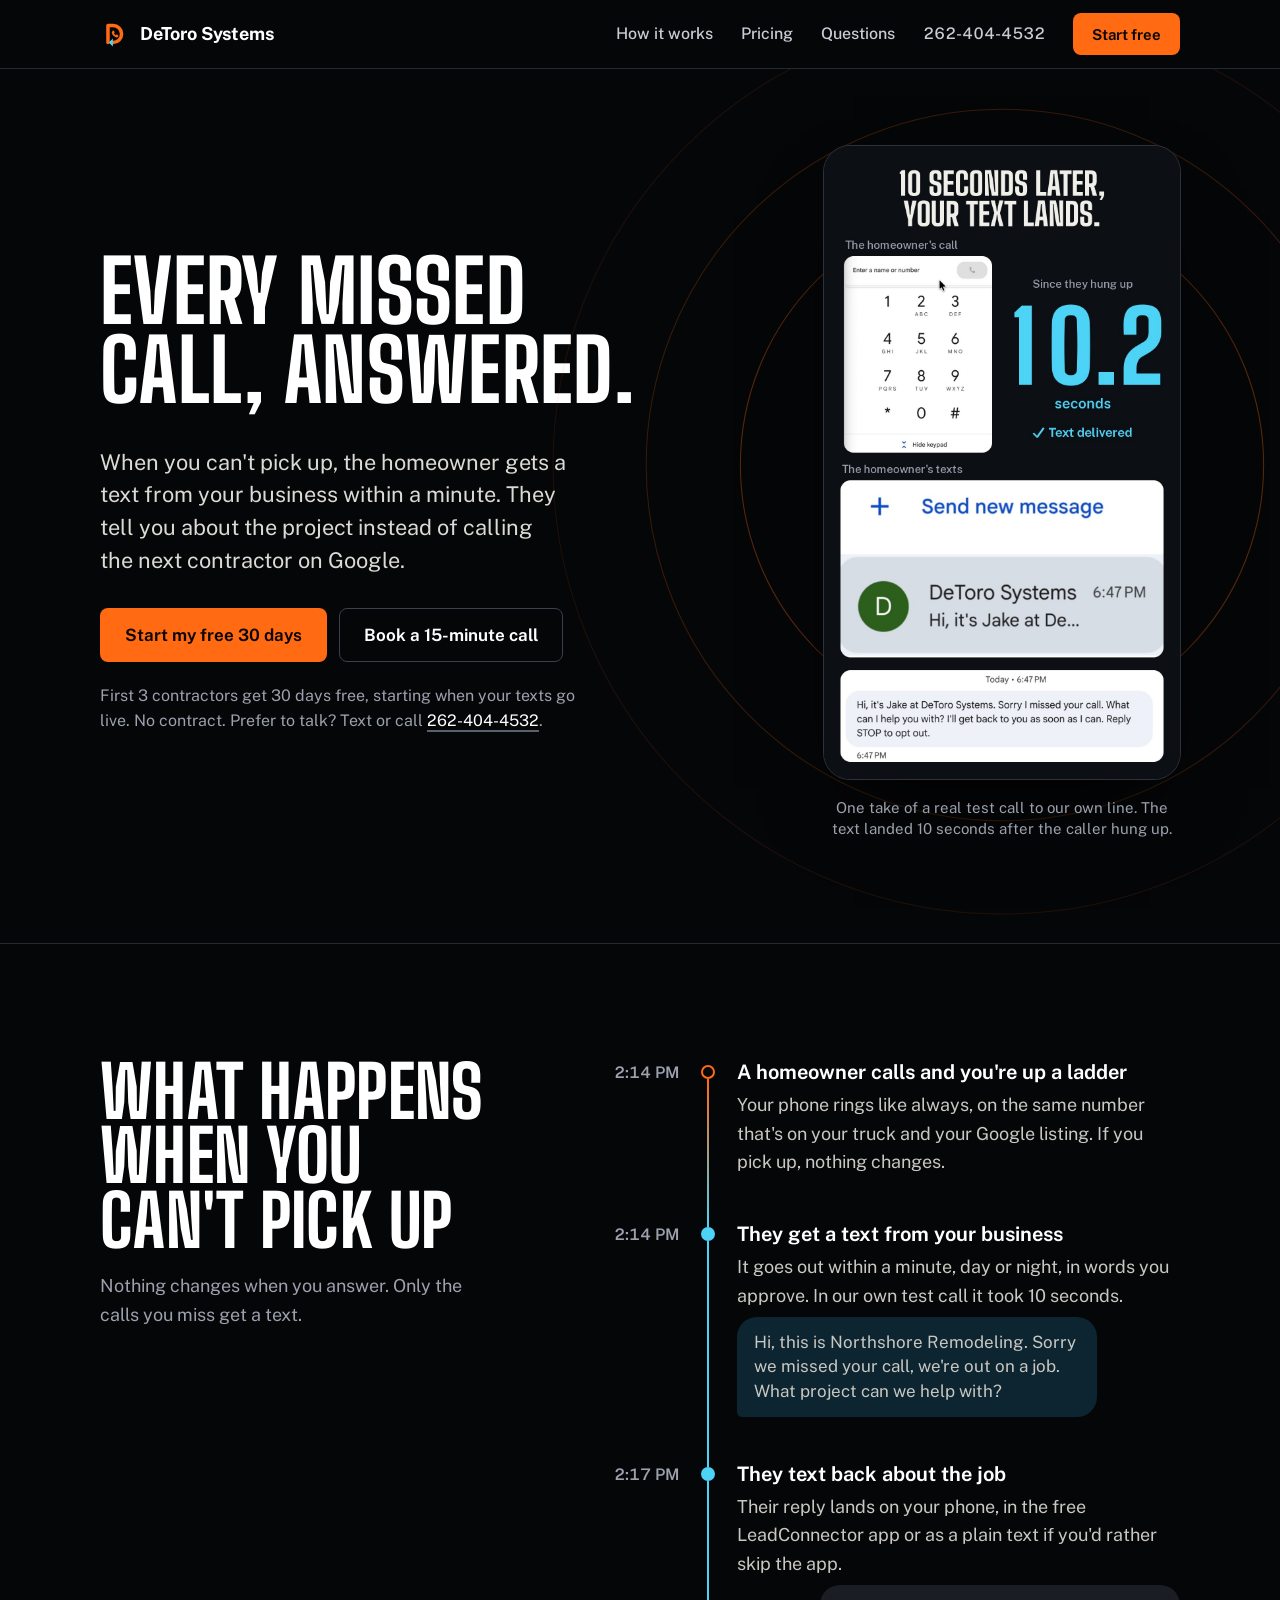
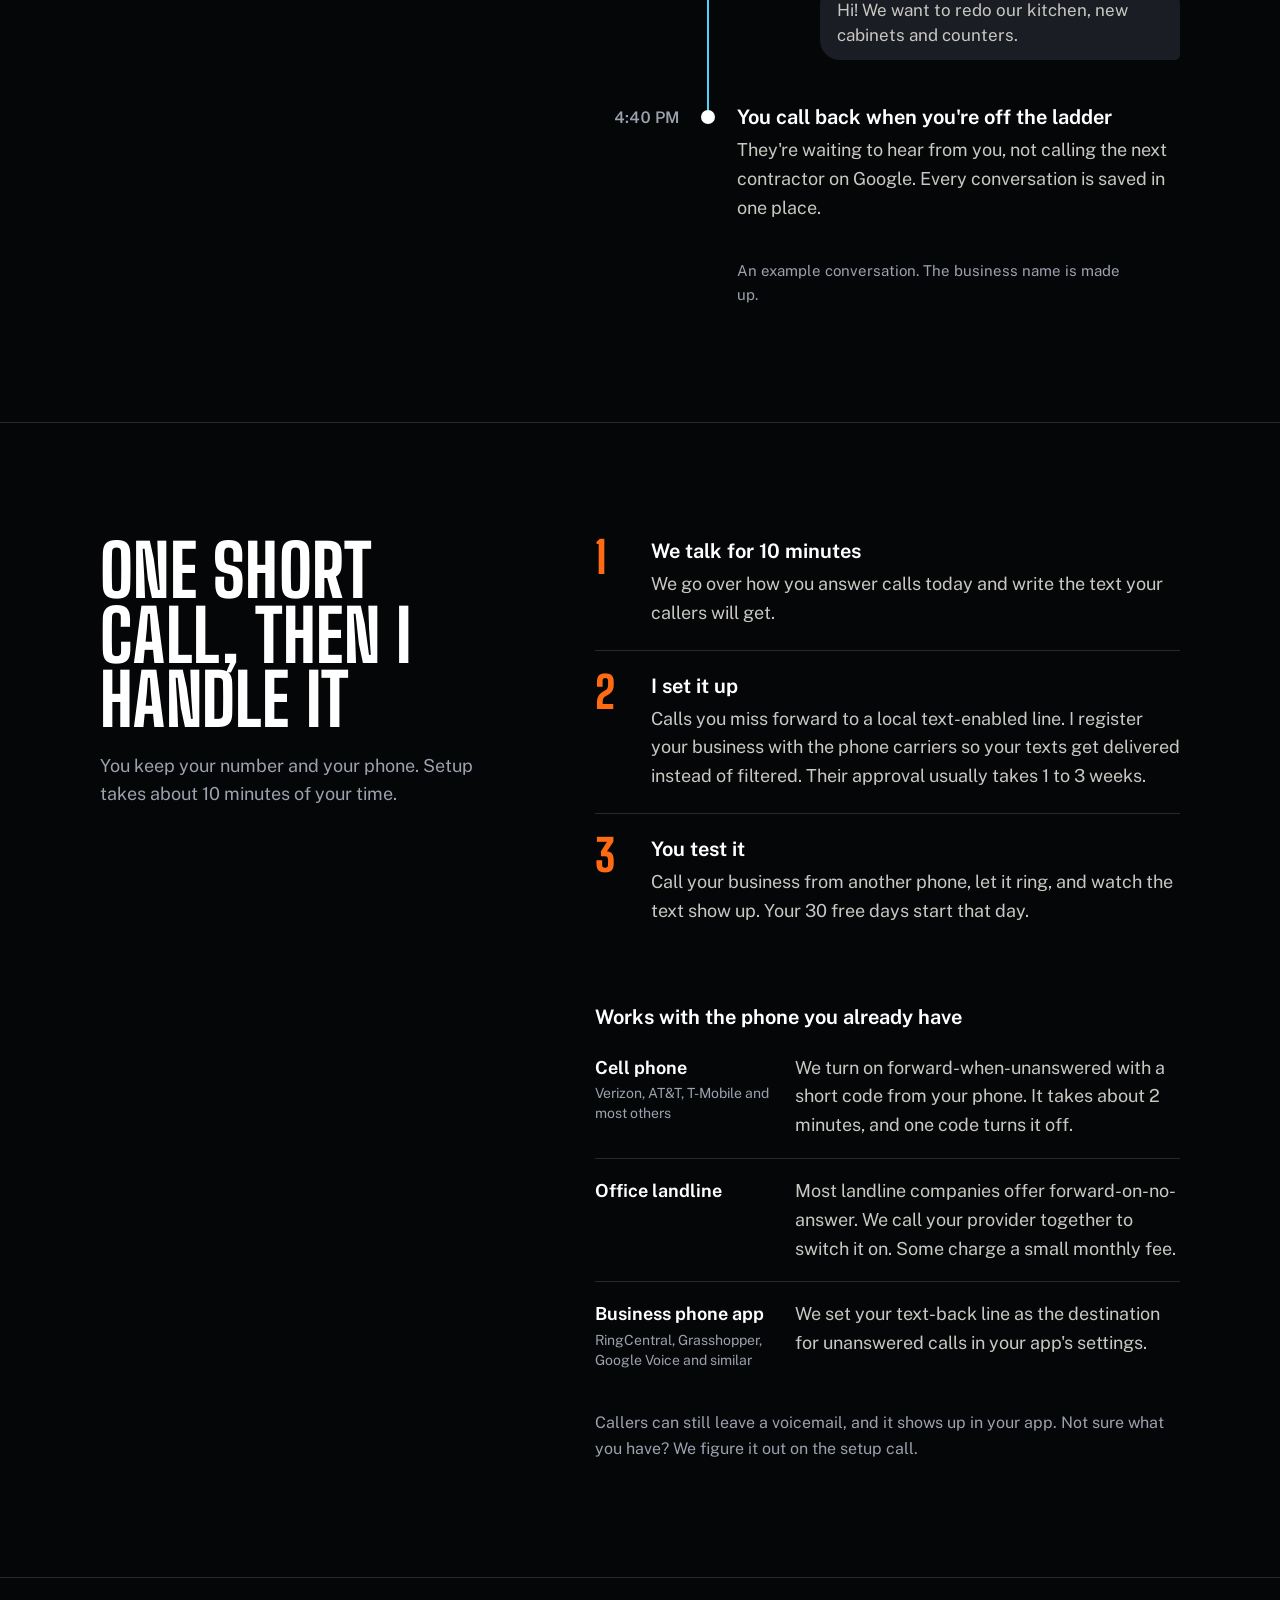
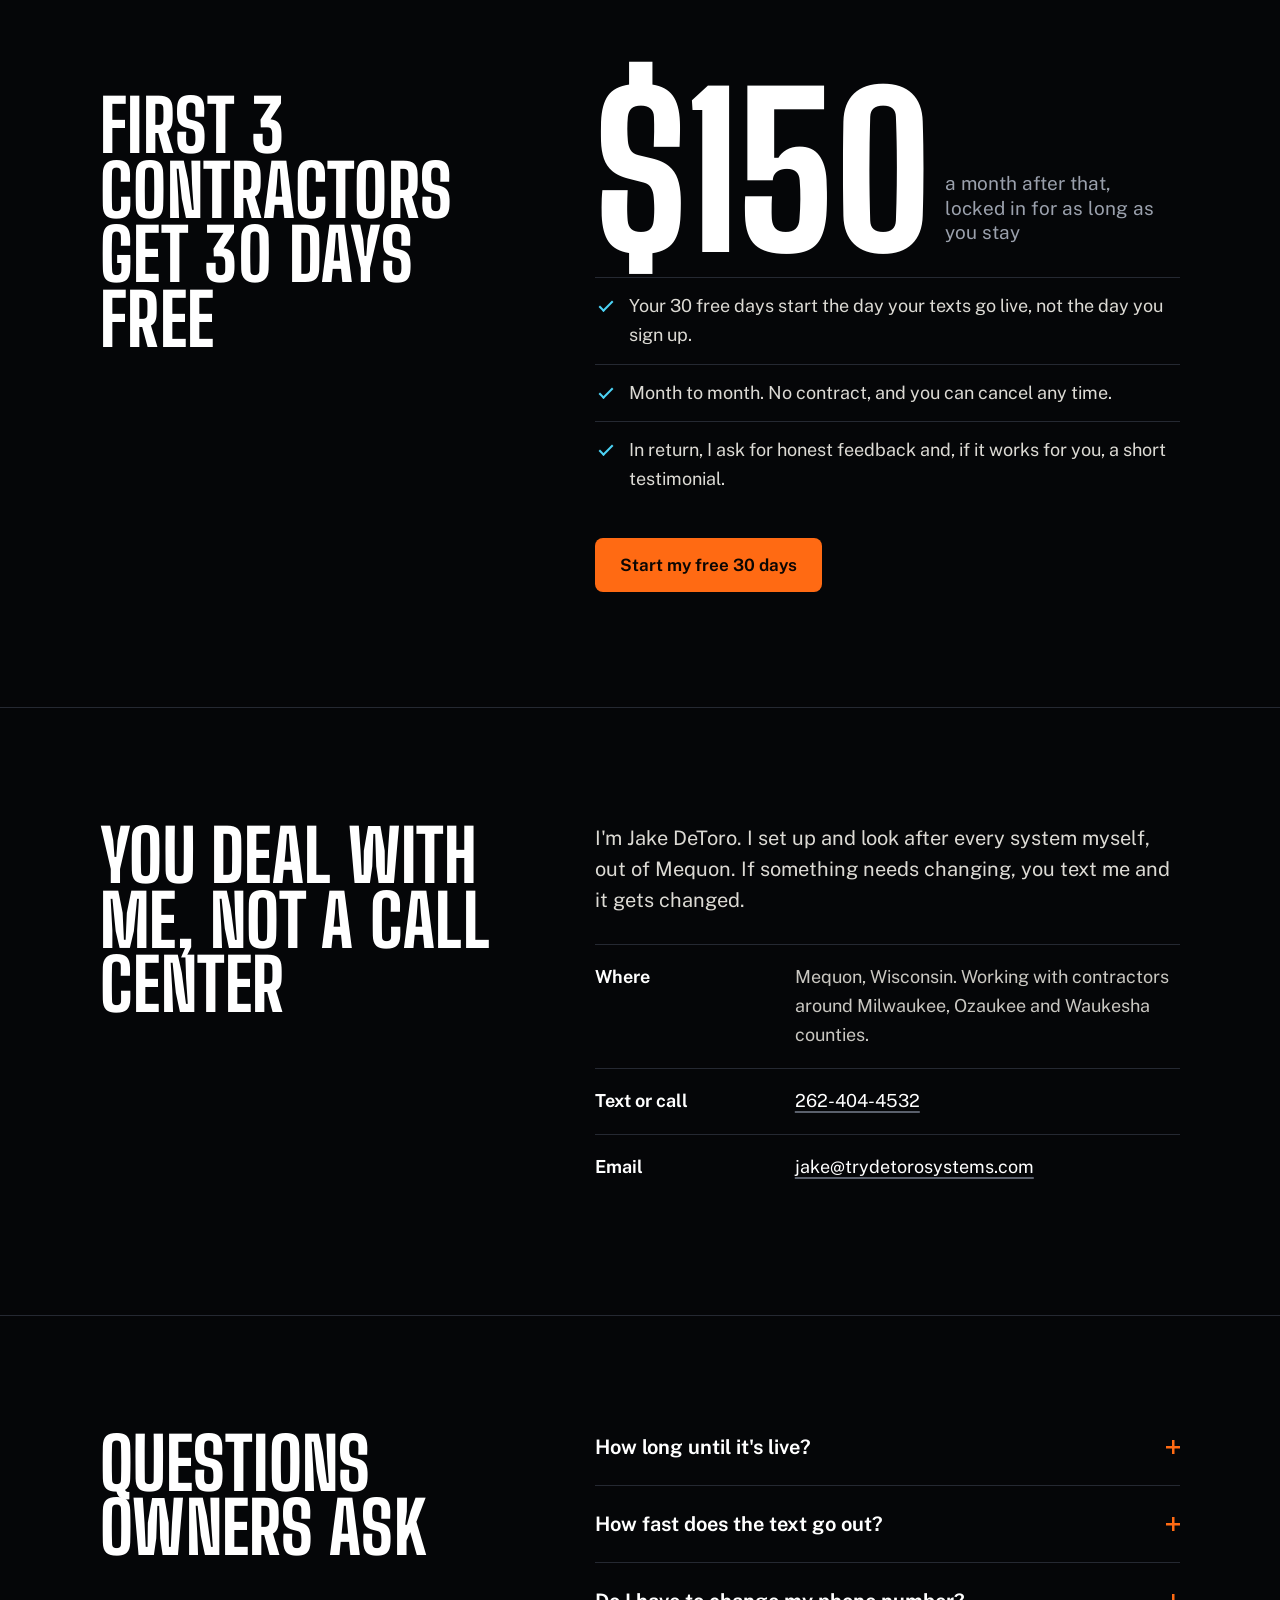
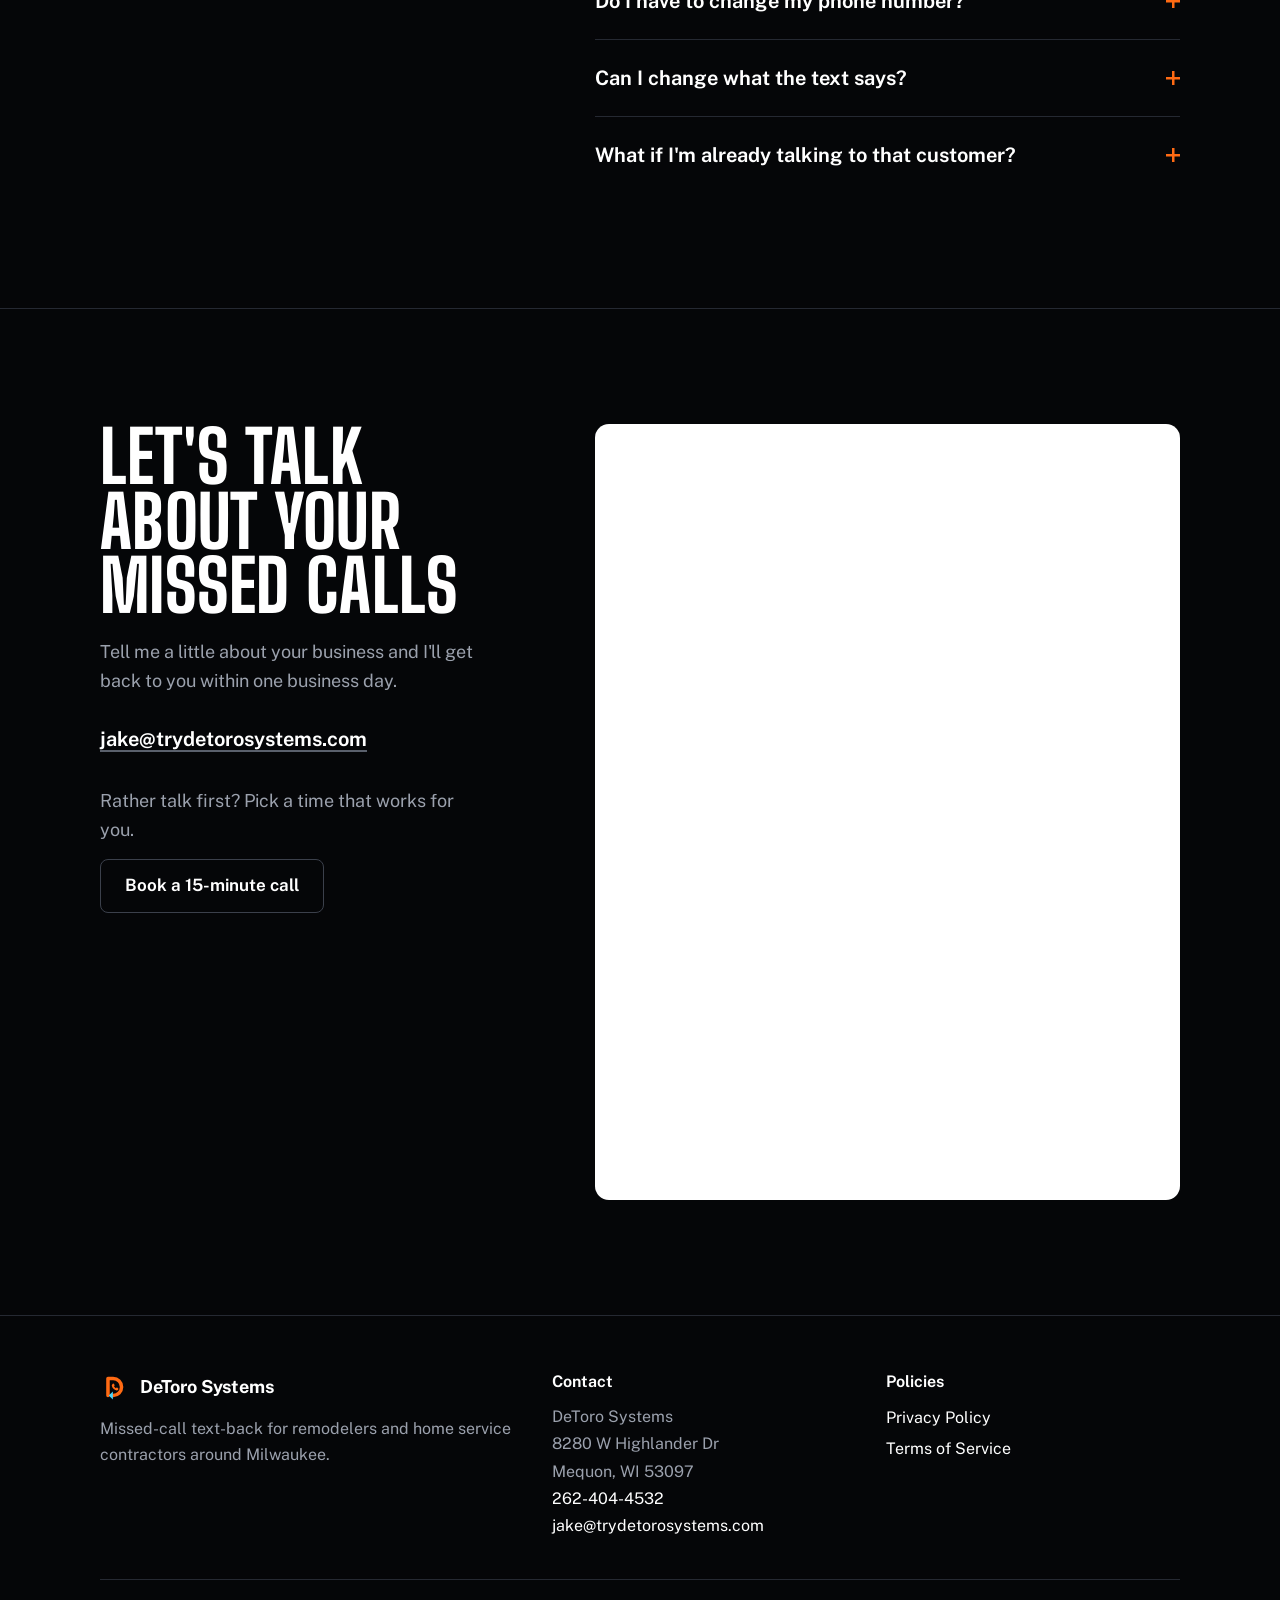
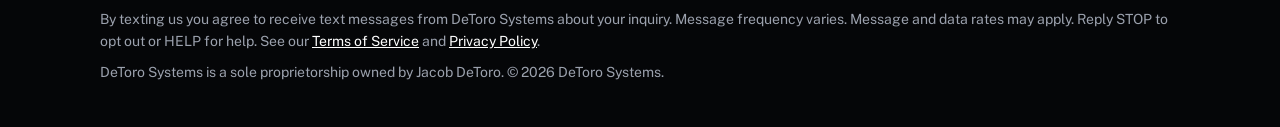
==== commit 35b57242: "Hero: one-take proof video with on-screen timer - New recording shows the call, the hang-up and the " ====
--- a/index.html
+++ b/index.html
@@ -15,7 +15,7 @@
 <link rel="apple-touch-icon" href="apple-touch-icon.png">
 <link rel="preload" href="fonts/big-shoulders-display.woff2" as="font" type="font/woff2" crossorigin>
 <link rel="preload" href="fonts/public-sans.woff2" as="font" type="font/woff2" crossorigin>
-<link rel="stylesheet" href="home.css?v=2">
+<link rel="stylesheet" href="home.css?v=3">
 </head>
 <body>
 
@@ -42,13 +42,11 @@
     </div>
     <p class="terms">First 3 contractors get 30 days free, starting when your texts go live. No contract. Prefer to talk? Text or call <a class="text-link" href="tel:+12624044532">262-404-4532</a>.</p>
   </div>
-  <figure class="handset">
-    <div class="handset-body">
-      <video id="call-video" autoplay muted loop playsinline preload="metadata" poster="media/hero-call.jpg" width="590" height="1278" aria-label="Screen recording of a caller's phone. The inbox is empty, then a text from DeToro Systems arrives after their call went unanswered.">
-        <source src="media/hero-call.mp4" type="video/mp4">
-      </video>
-    </div>
-    <figcaption>A real screen recording from a test call to our own line. This is the caller's phone.</figcaption>
+  <figure class="proof">
+    <video id="call-video" autoplay muted loop playsinline preload="metadata" poster="media/proof.jpg" width="1080" height="1920" aria-label="Screen recording of a test call. A caller dials DeToro Systems, nobody picks up, they hang up, and a timer counts 10 seconds until a text from DeToro Systems arrives.">
+      <source src="media/proof.mp4" type="video/mp4">
+    </video>
+    <figcaption>One take of a real test call to our own line. The text landed 10 seconds after the caller hung up.</figcaption>
   </figure>
 </div></section>
 
@@ -62,7 +60,7 @@
       <li class="missed"><time>2:14 PM</time><span class="node" aria-hidden="true"></span>
         <div class="entry"><h3>A homeowner calls and you're up a ladder</h3><p>Your phone rings like always, on the same number that's on your truck and your Google listing. If you pick up, nothing changes.</p></div></li>
       <li class="sent"><time>2:14 PM</time><span class="node" aria-hidden="true"></span>
-        <div class="entry"><h3>They get a text from your business</h3><p>It goes out within a minute, day or night, in words you approve.</p>
+        <div class="entry"><h3>They get a text from your business</h3><p>It goes out within a minute, day or night, in words you approve. In our own test call it took 10 seconds.</p>
         <p class="bubble from-you">Hi, this is Northshore Remodeling. Sorry we missed your call, we're out on a job. What project can we help with?</p></div></li>
       <li class="replied"><time>2:17 PM</time><span class="node" aria-hidden="true"></span>
         <div class="entry"><h3>They text back about the job</h3><p>Their reply lands on your phone, in the free LeadConnector app or as a plain text if you'd rather skip the app.</p>
@@ -130,7 +128,7 @@
   </div>
   <div class="faq">
     <details><summary>How long until it's live?</summary><p>Usually about 2 weeks. The setup call takes 10 minutes. Then the phone carriers have to approve your business for texting, which typically takes 1 to 3 weeks. Your 30 free days don't start until your texts are live.</p></details>
-    <details><summary>How fast does the text go out?</summary><p>Within a minute of the call going unanswered, once your line is live.</p></details>
+    <details><summary>How fast does the text go out?</summary><p>Within a minute of the call going unanswered, once your line is live. In our own test call, the text landed 10 seconds after the caller hung up.</p></details>
     <details><summary>Do I have to change my phone number?</summary><p>No. Calls you don't answer forward to a local text-enabled line, and the text goes out under your business name. Your number stays on your truck, your website and your Google listing.</p></details>
     <details><summary>Can I change what the text says?</summary><p>Yes. You approve the wording before it goes live, and you can change it any time by texting me.</p></details>
     <details><summary>What if I'm already talking to that customer?</summary><p>They get one short, friendly text, the same as any missed caller. If they don't need it, they ignore it. Anyone can reply STOP to stop getting texts.</p></details>
--- a/home.css
+++ b/home.css
@@ -59,18 +59,17 @@
 
 /* Hero */
 .hero{padding:clamp(40px,6vw,80px) 0 clamp(56px,8vw,104px);overflow:hidden}
-.hero .wrap{display:grid;grid-template-columns:minmax(0,1fr) 316px;column-gap:clamp(32px,6vw,88px);align-items:center}
+.hero .wrap{display:grid;grid-template-columns:minmax(0,1fr) 356px;column-gap:clamp(32px,6vw,88px);align-items:center}
 .hero h1{margin-bottom:clamp(24px,3vw,36px)}
 .hero h1 span{display:block;white-space:nowrap}
 .hero .lead{font-size:clamp(19px,1.7vw,22px);line-height:1.5;color:#dcdad4;max-width:36ch}
 .actions{display:flex;flex-wrap:wrap;gap:12px;margin-top:32px}
 .hero .terms{margin-top:22px;font-size:16px;line-height:1.55;color:var(--ash);max-width:48ch}
 
-.handset{position:relative;justify-self:end;width:100%}
-.handset::before{content:"";position:absolute;left:50%;top:46%;width:860px;height:860px;transform:translate(-50%,-50%);pointer-events:none;background:url("data:image/svg+xml,%3Csvg xmlns='http://www.w3.org/2000/svg' viewBox='0 0 860 860' fill='none' stroke='%23ff6a13'%3E%3Ccircle cx='430' cy='430' r='250' stroke-opacity='.34'/%3E%3Ccircle cx='430' cy='430' r='340' stroke-opacity='.2'/%3E%3Ccircle cx='430' cy='430' r='429' stroke-opacity='.1'/%3E%3C/svg%3E") center/contain no-repeat}
-.handset-body{position:relative;border-radius:50px;padding:11px;background:#14171d;box-shadow:0 0 0 1px #343944,0 40px 80px -30px #000}
-.handset video{width:100%;height:auto;aspect-ratio:590/1278;border-radius:40px;background:#131416}
-.handset figcaption{position:relative;margin-top:18px;font-size:15px;line-height:1.45;color:var(--ash);text-align:center}
+.proof{position:relative;justify-self:end;width:100%}
+.proof::before{content:"";position:absolute;left:50%;top:46%;width:900px;height:900px;transform:translate(-50%,-50%);pointer-events:none;background:url("data:image/svg+xml,%3Csvg xmlns='http://www.w3.org/2000/svg' viewBox='0 0 860 860' fill='none' stroke='%23ff6a13'%3E%3Ccircle cx='430' cy='430' r='250' stroke-opacity='.34'/%3E%3Ccircle cx='430' cy='430' r='340' stroke-opacity='.2'/%3E%3Ccircle cx='430' cy='430' r='429' stroke-opacity='.1'/%3E%3C/svg%3E") center/contain no-repeat}
+.proof video{position:relative;width:100%;height:auto;aspect-ratio:9/16;border-radius:26px;background:#0c0f14;box-shadow:0 0 0 1px #2c313b,0 40px 80px -30px #000}
+.proof figcaption{position:relative;margin-top:18px;font-size:15px;line-height:1.45;color:var(--ash);text-align:center}
 
 /* Bands: heading on the left, content on the right */
 .band{border-top:1px solid var(--rule);padding:clamp(64px,9vw,124px) 0}
@@ -158,14 +157,14 @@
 footer .fine a{text-decoration:underline}
 
 @media (min-width:901px){
-  h1{font-size:min(7.1vw,104px)}
+  h1{font-size:min(6.7vw,97px)}
 }
 @media (max-width:900px){
   body{font-size:17px}
   .top-nav a.plain{display:none}
   .hero .wrap{grid-template-columns:1fr;row-gap:48px}
-  .handset{justify-self:center;max-width:280px}
-  .handset::before{width:640px;height:640px}
+  .proof{justify-self:center;max-width:340px}
+  .proof::before{width:700px;height:700px}
   .band .wrap{grid-template-columns:1fr}
   .band-head{position:static}
   h2{max-width:16ch}
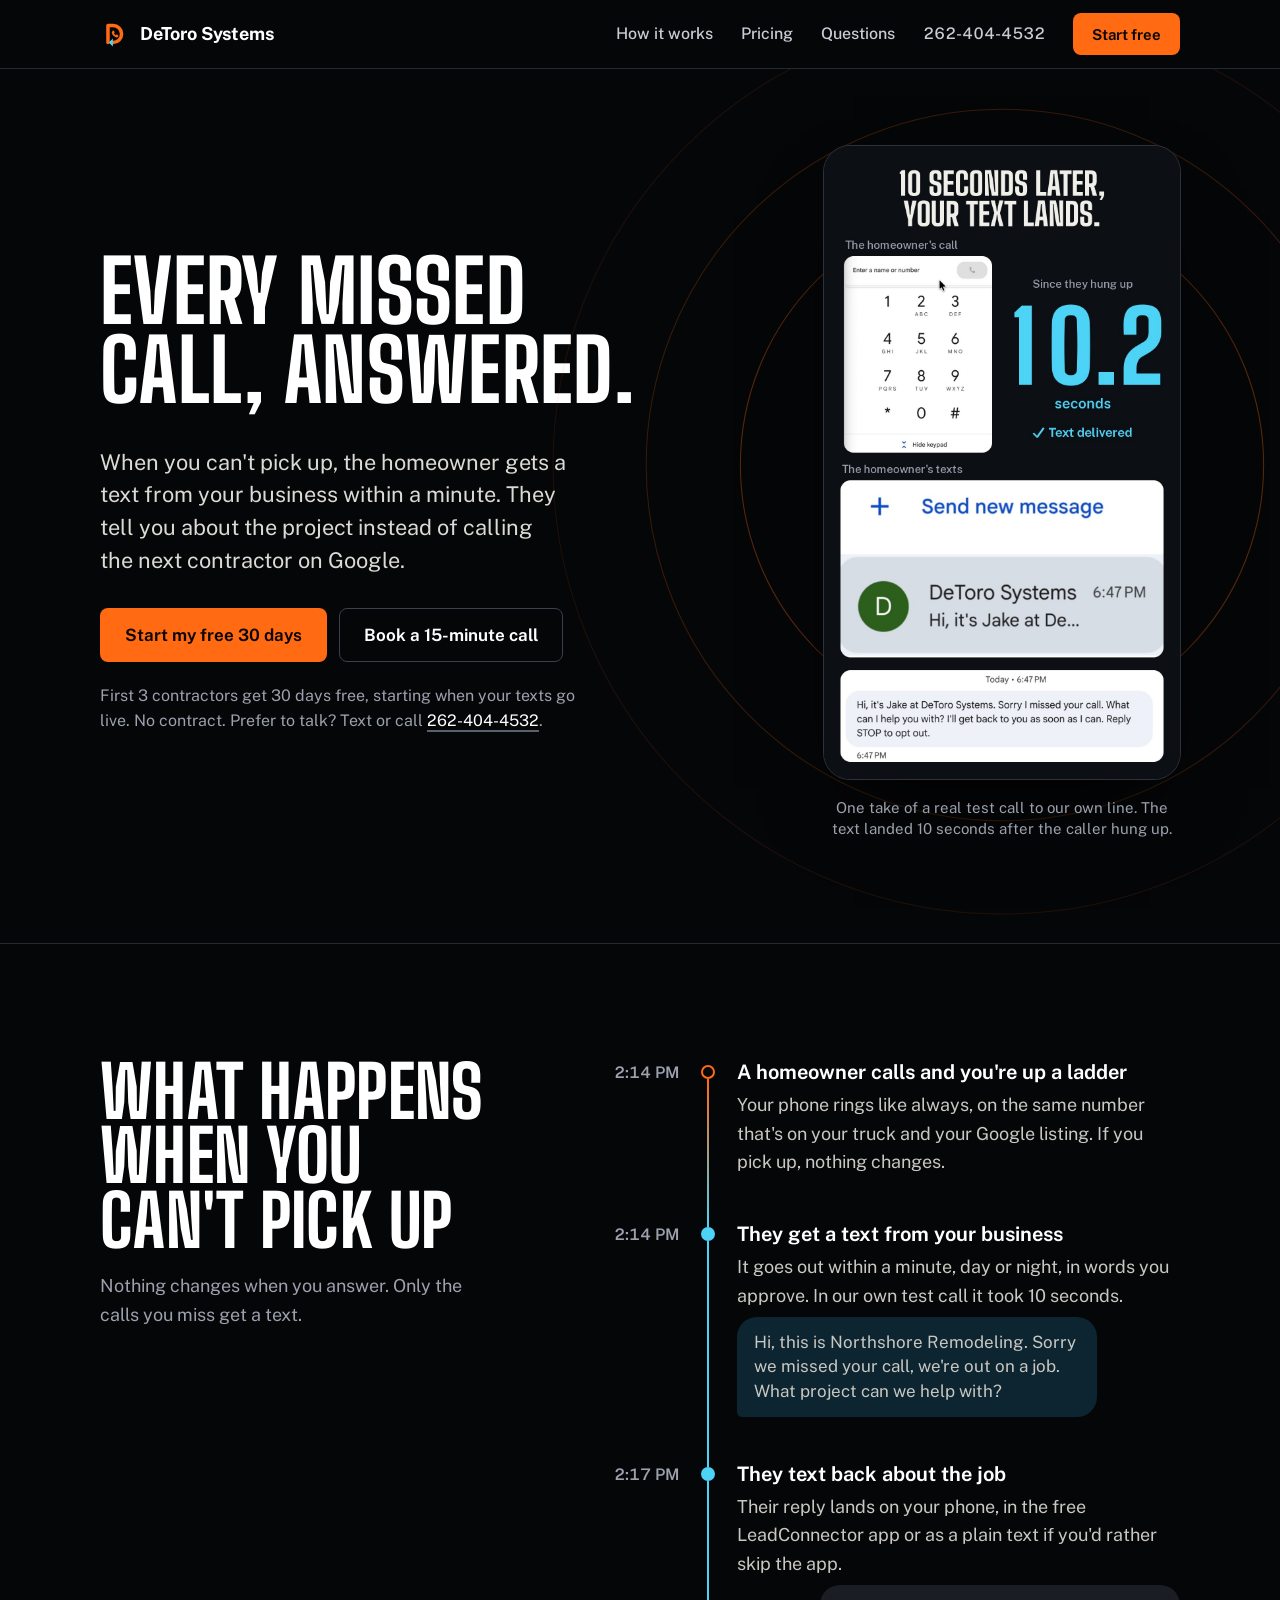
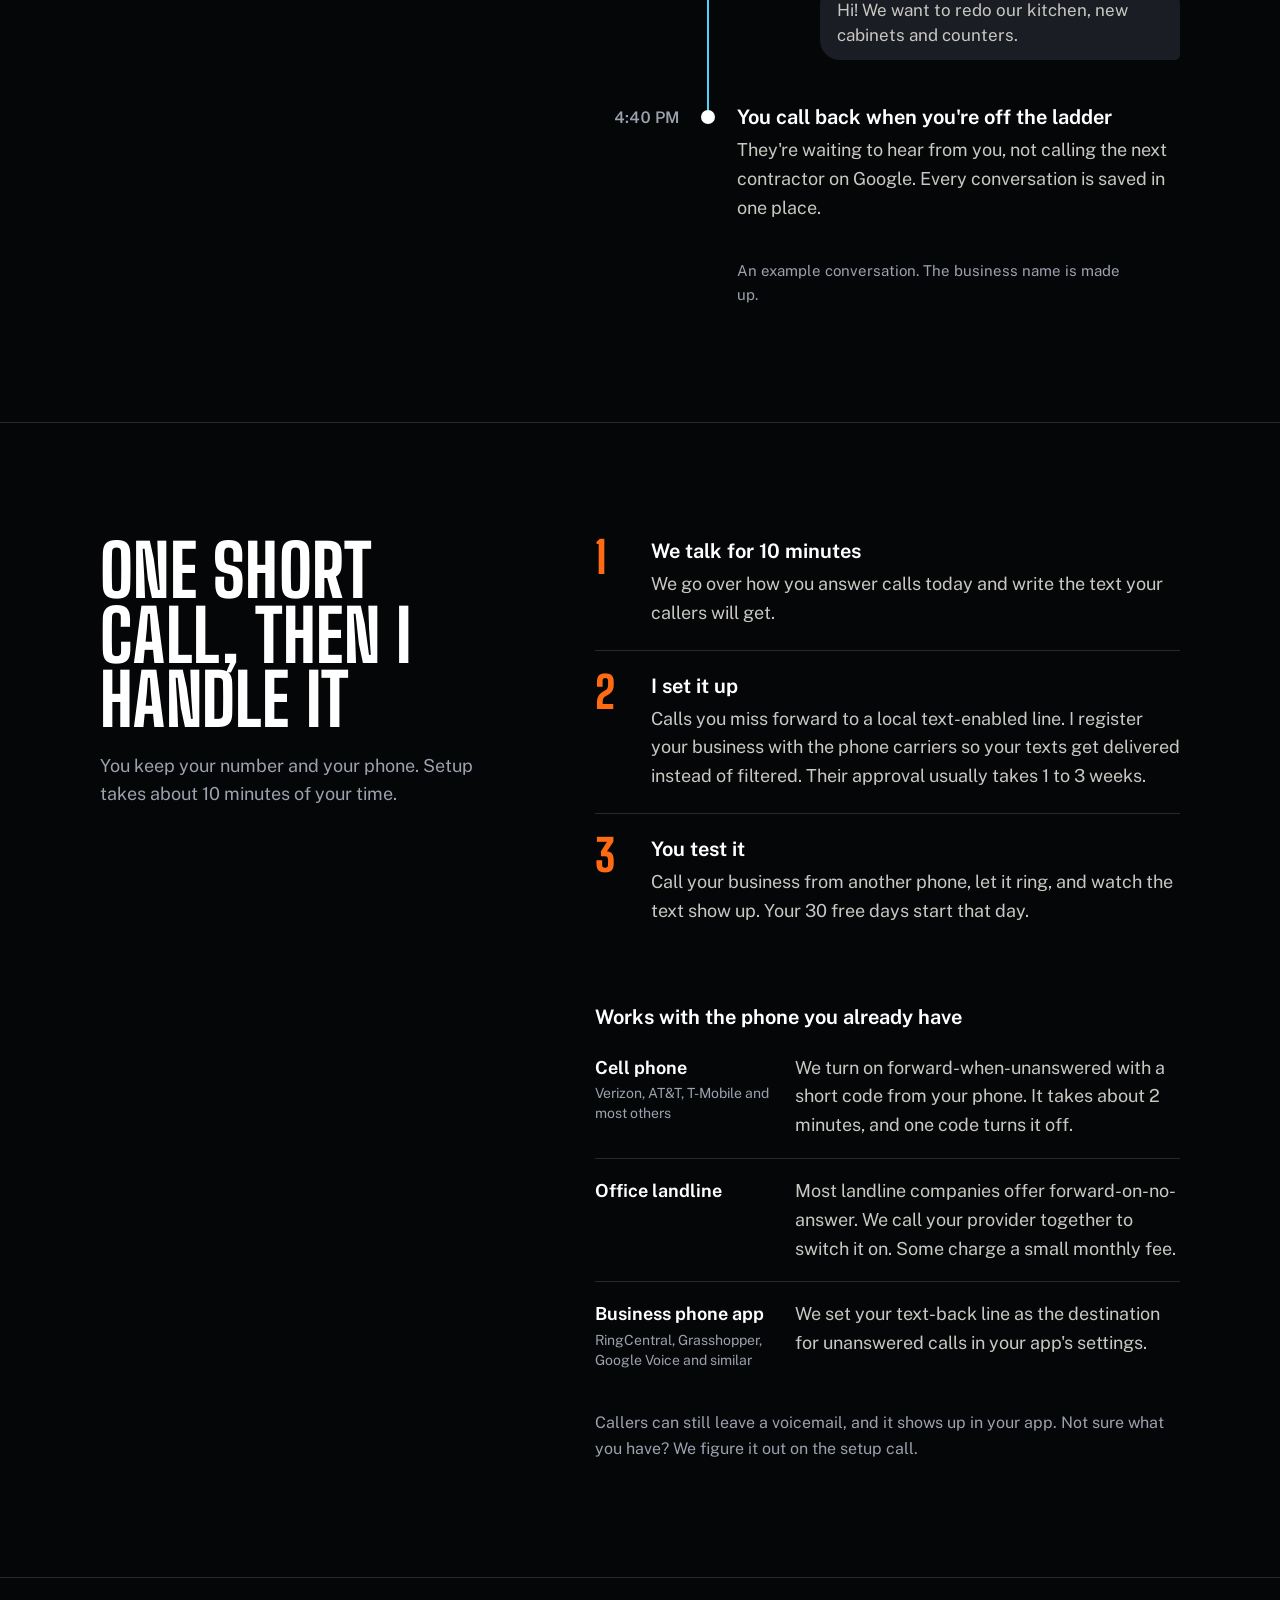
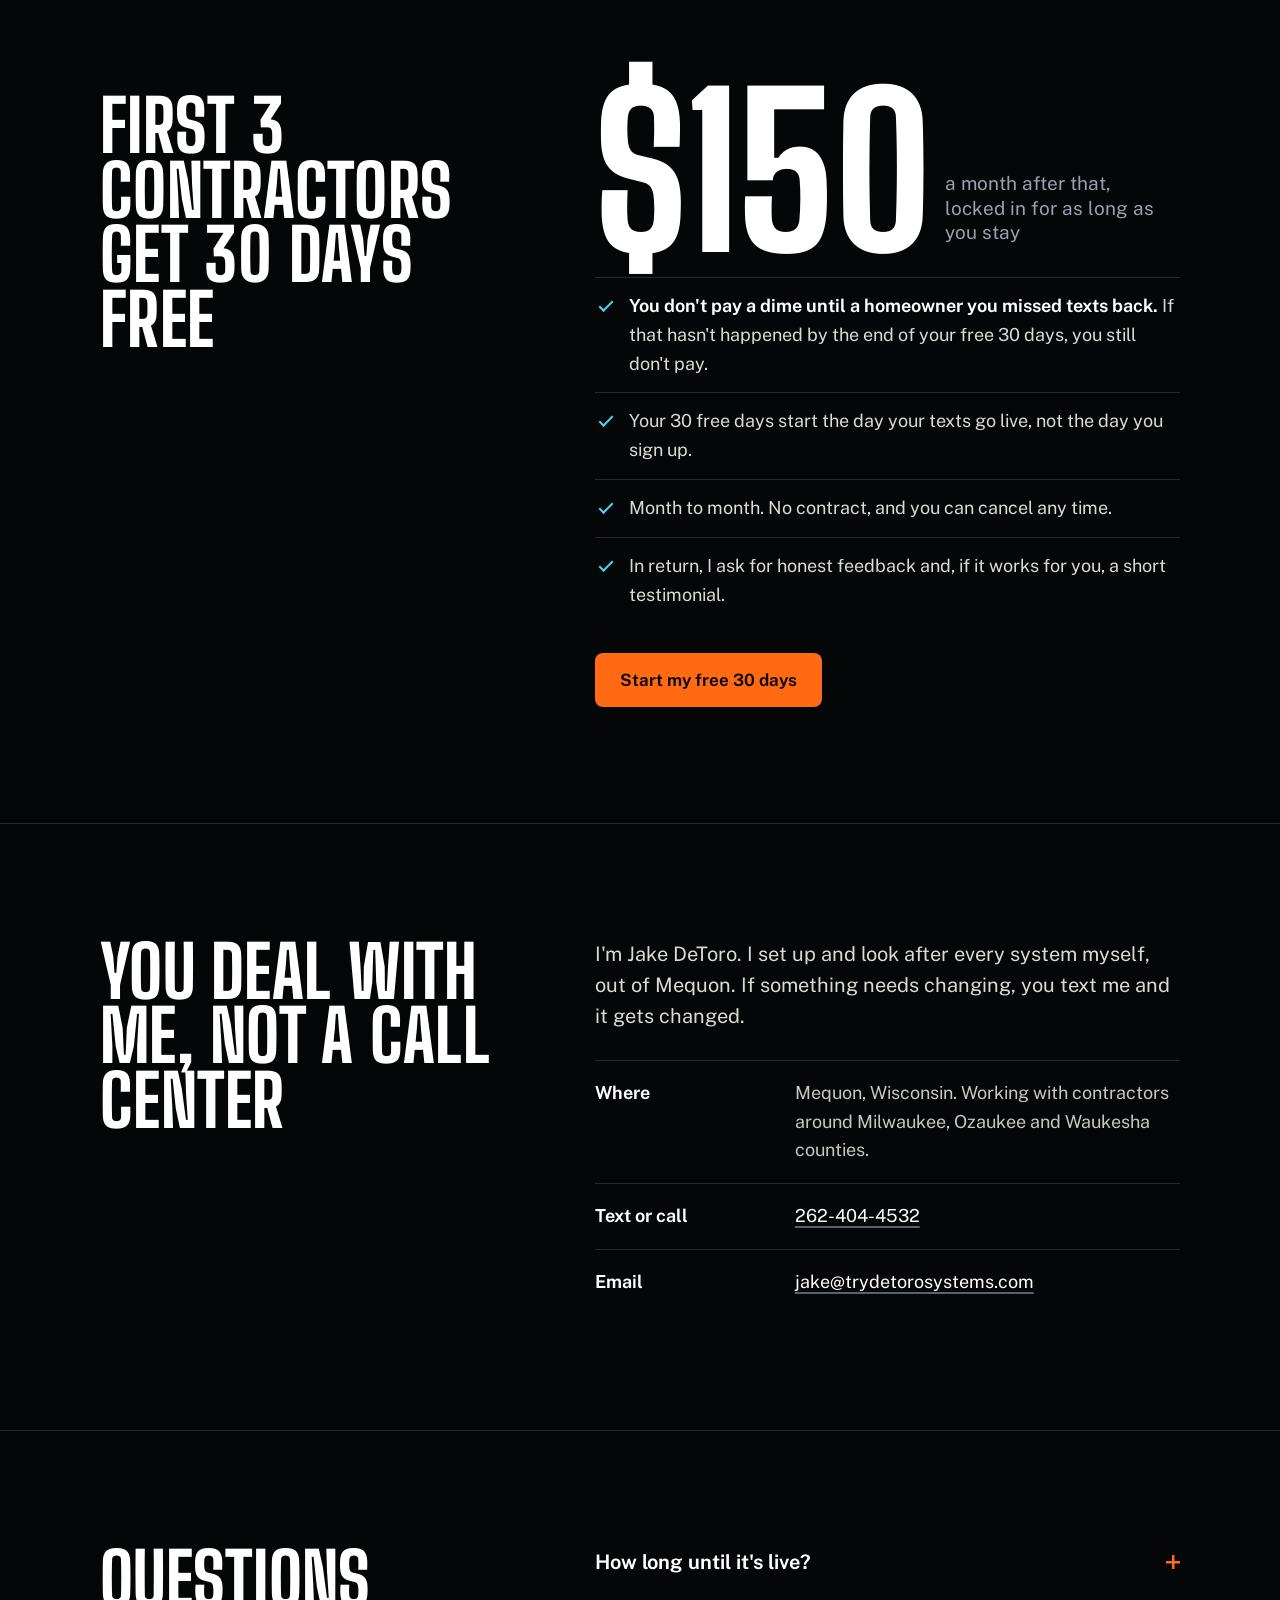
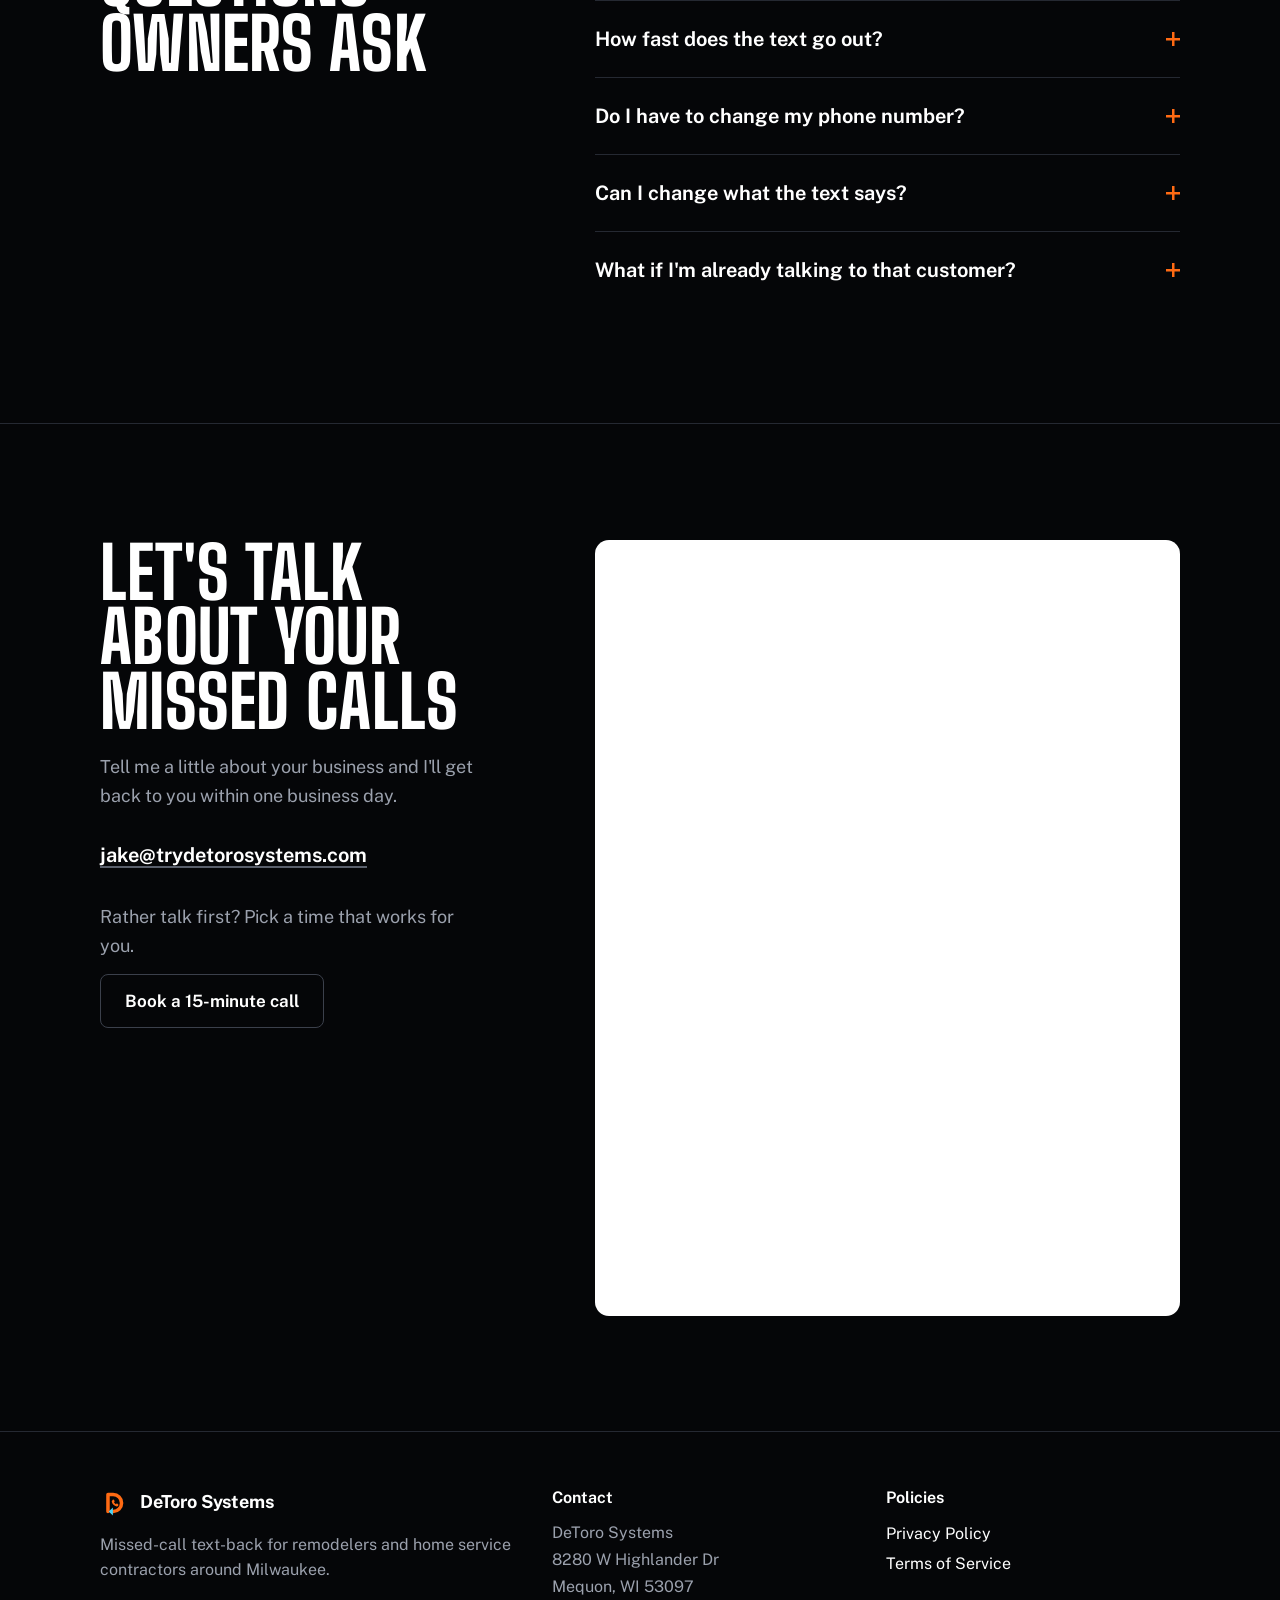
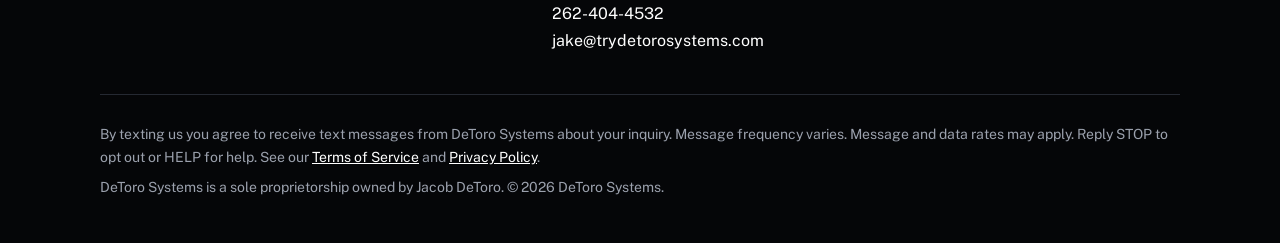
==== commit ab4bfb98: "Pricing: add the pay-only-after-a-reply guarantee Co-Authored-By: Claude Fable 5.2 <noreply@anthropi" ====
--- a/index.html
+++ b/index.html
@@ -15,7 +15,7 @@
 <link rel="apple-touch-icon" href="apple-touch-icon.png">
 <link rel="preload" href="fonts/big-shoulders-display.woff2" as="font" type="font/woff2" crossorigin>
 <link rel="preload" href="fonts/public-sans.woff2" as="font" type="font/woff2" crossorigin>
-<link rel="stylesheet" href="home.css?v=3">
+<link rel="stylesheet" href="home.css?v=4">
 </head>
 <body>
 
@@ -100,6 +100,7 @@
   <div>
     <p class="price"><b>$150</b> <span>a month after that,<br>locked in for as long as you stay</span></p>
     <ul class="checks">
+      <li><strong>You don't pay a dime until a homeowner you missed texts back.</strong> If that hasn't happened by the end of your free 30 days, you still don't pay.</li>
       <li>Your 30 free days start the day your texts go live, not the day you sign up.</li>
       <li>Month to month. No contract, and you can cancel any time.</li>
       <li>In return, I ask for honest feedback and, if it works for you, a short testimonial.</li>
--- a/home.css
+++ b/home.css
@@ -117,6 +117,7 @@
 .price span{padding-bottom:6px;font-size:19px;line-height:1.3;color:var(--ash)}
 .checks li{position:relative;padding:14px 0 14px 34px;border-top:1px solid var(--rule);color:#dcdad4}
 .checks li::before{content:"";position:absolute;left:4px;top:23px;width:14px;height:7px;border-left:2.5px solid var(--signal);border-bottom:2.5px solid var(--signal);transform:rotate(-45deg)}
+.checks strong{color:#fff;font-weight:650}
 .price-cta{margin-top:30px}
 
 /* Who */
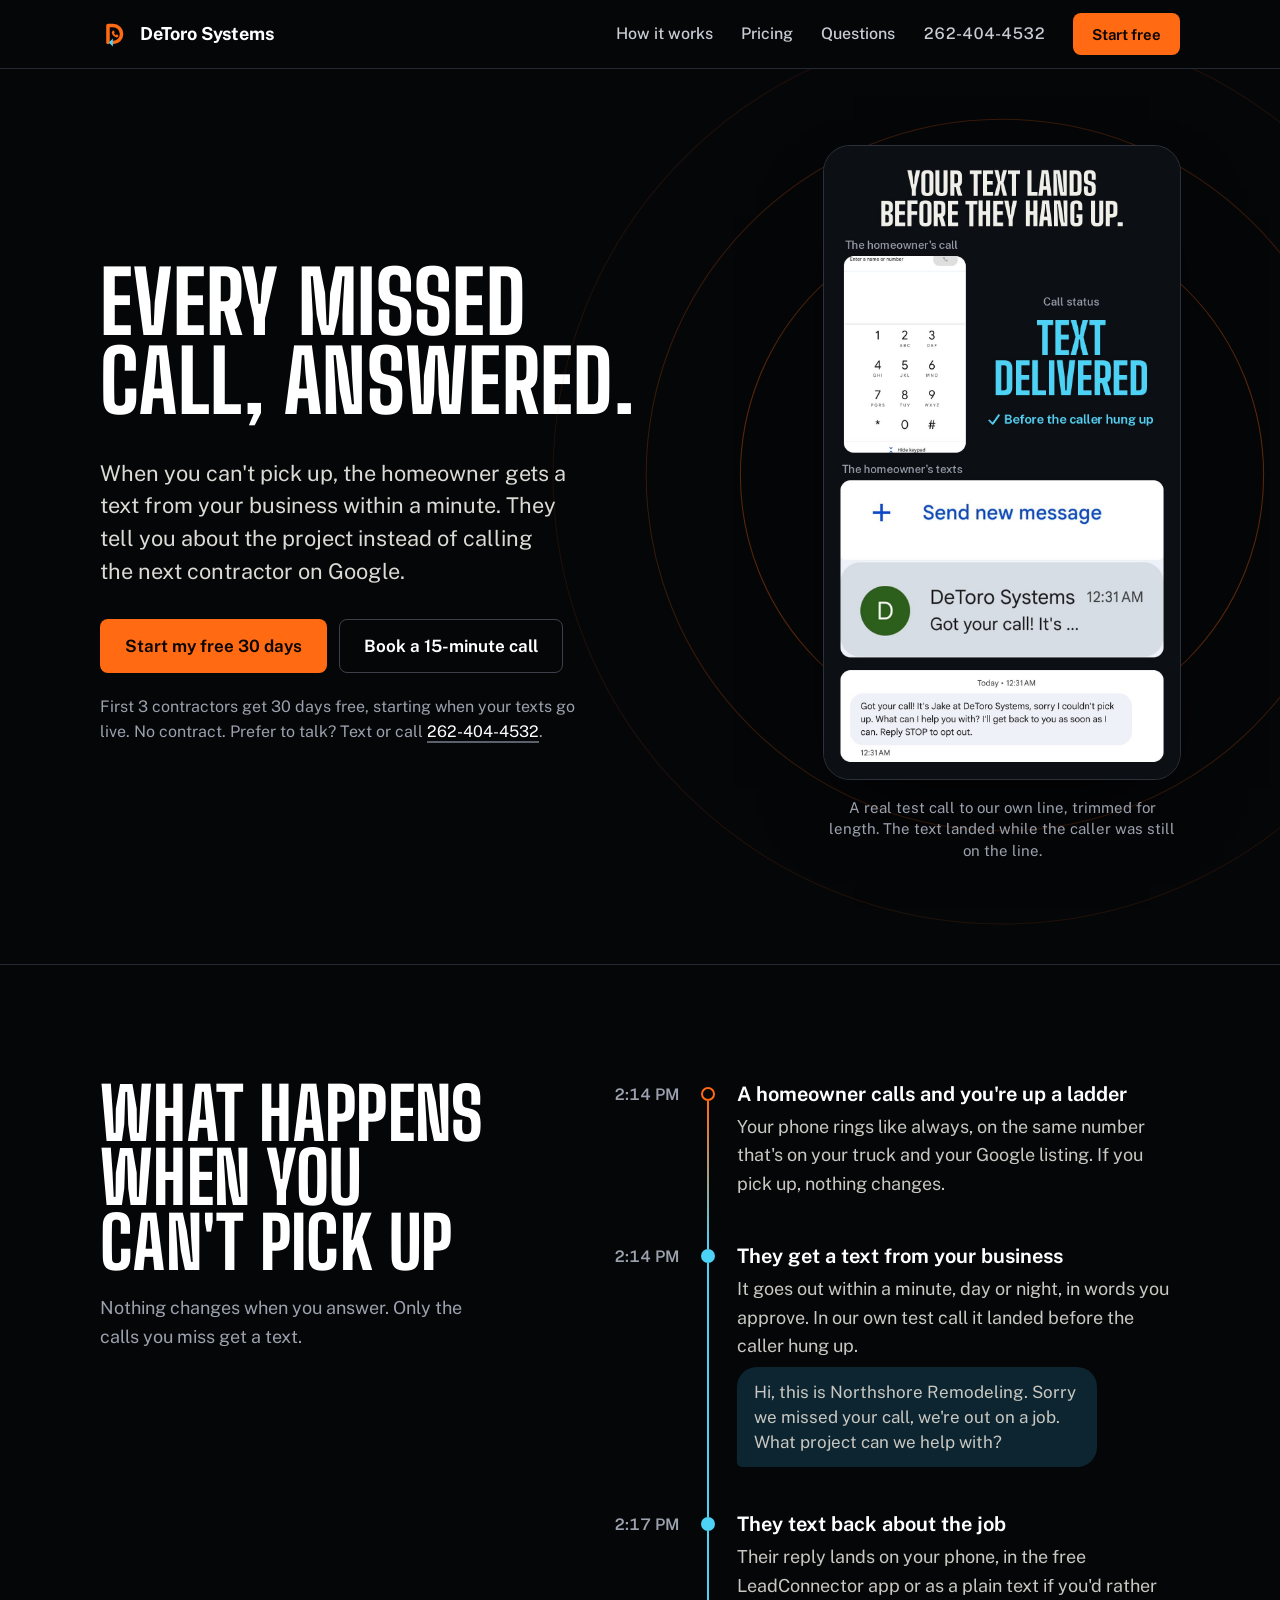
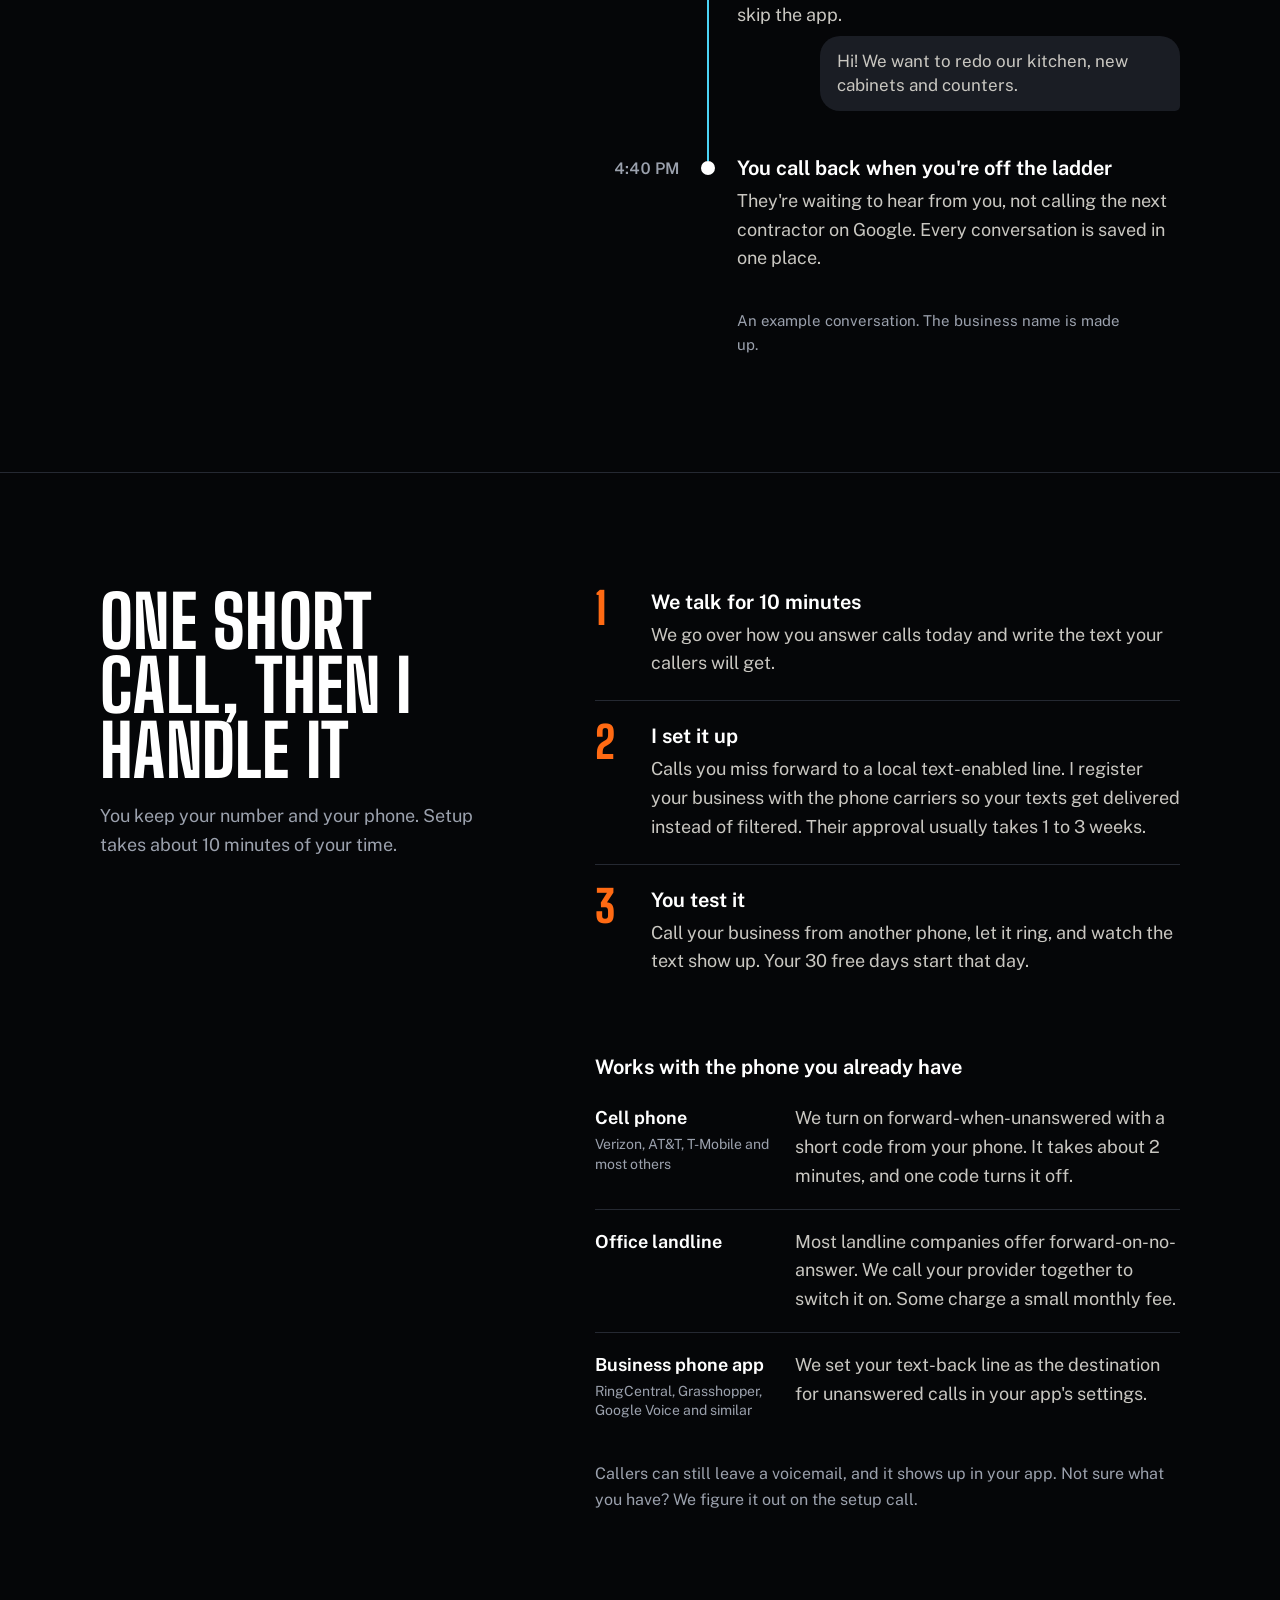
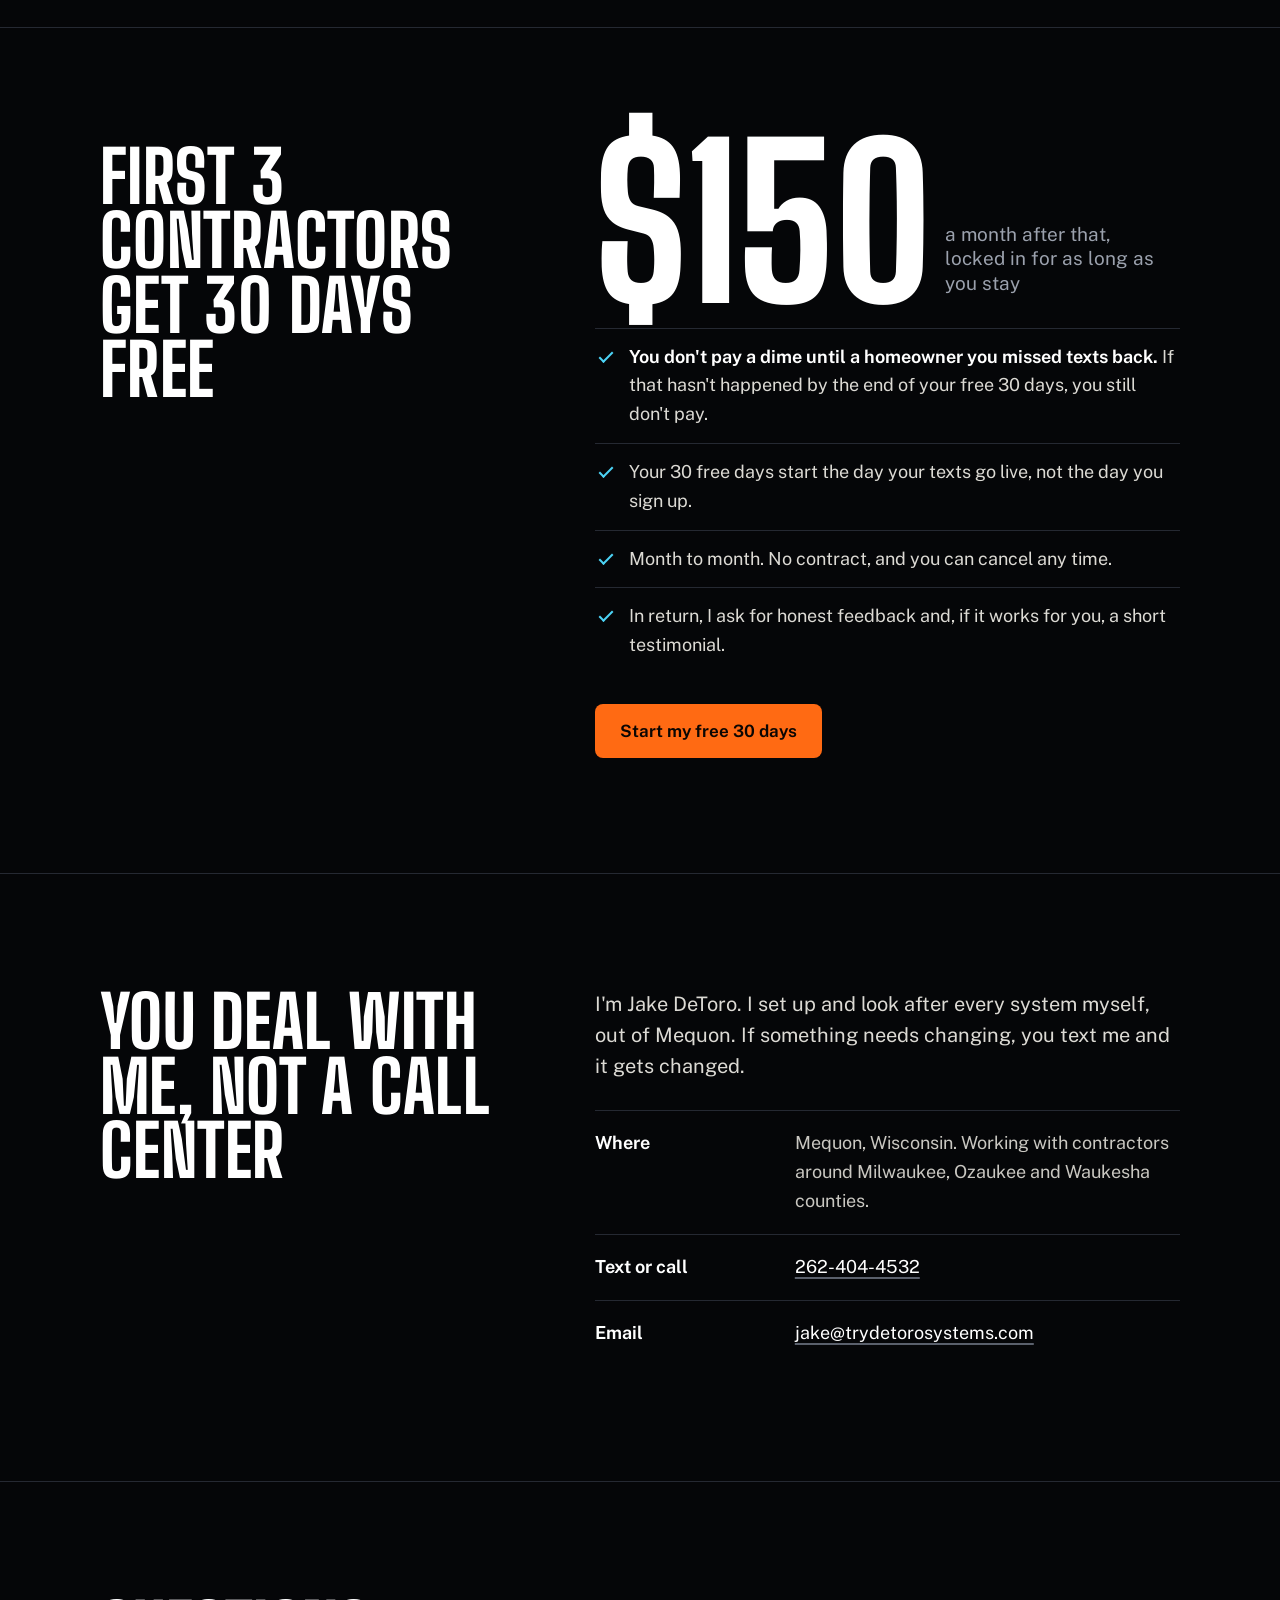
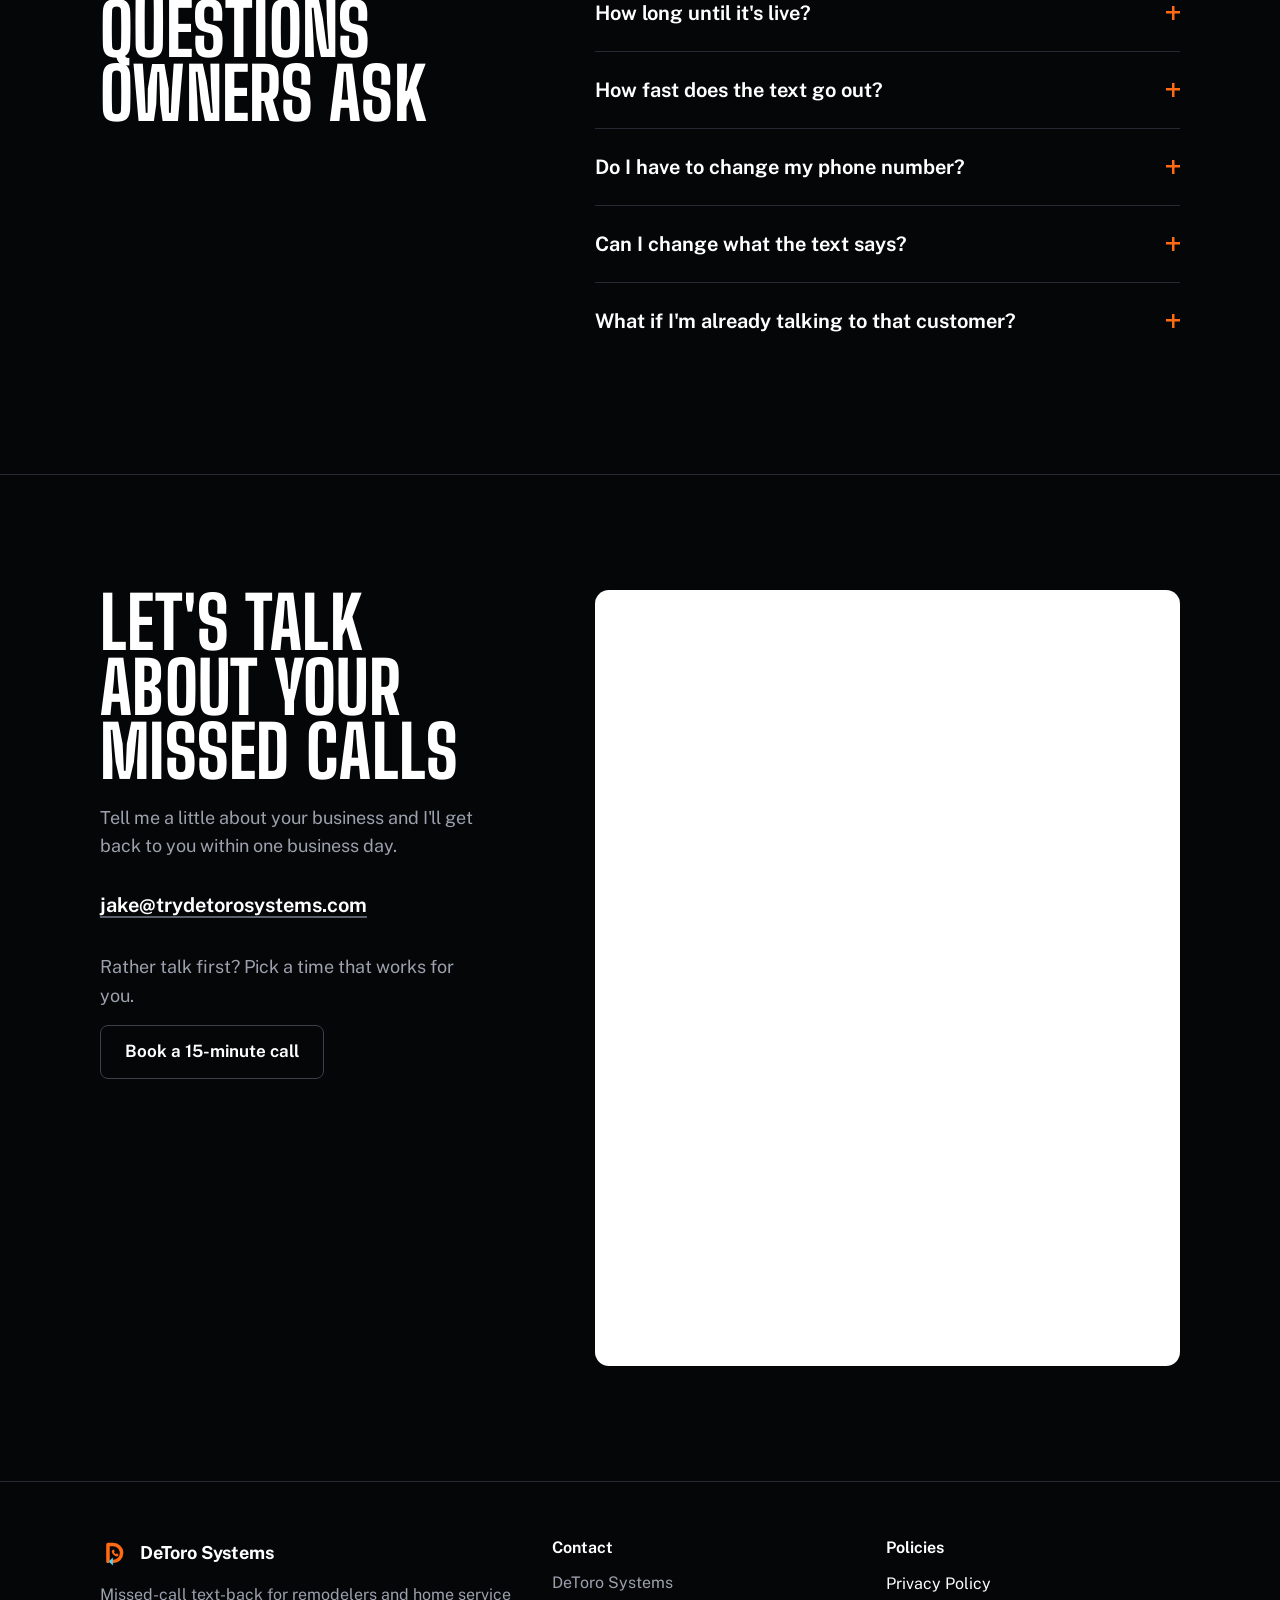
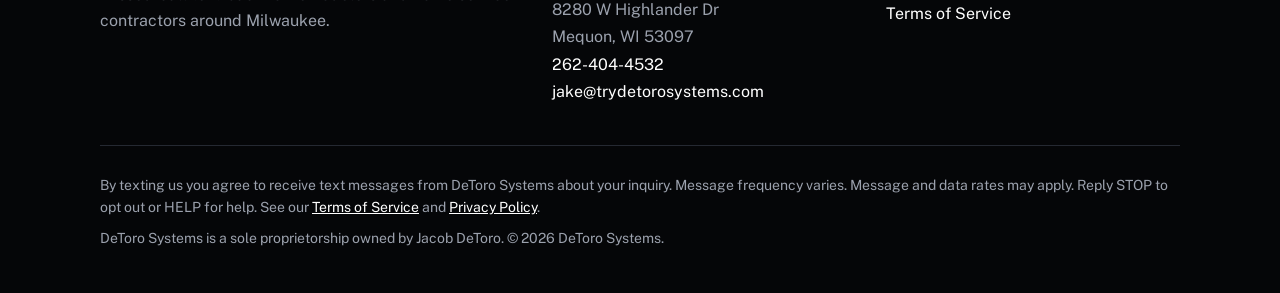
==== commit 348f335b: "Proof video: new take where the text lands before the caller hangs up Replace the 10-second recordin" ====
--- a/index.html
+++ b/index.html
@@ -43,10 +43,10 @@
     <p class="terms">First 3 contractors get 30 days free, starting when your texts go live. No contract. Prefer to talk? Text or call <a class="text-link" href="tel:+12624044532">262-404-4532</a>.</p>
   </div>
   <figure class="proof">
-    <video id="call-video" autoplay muted loop playsinline preload="metadata" poster="media/proof.jpg" width="1080" height="1920" aria-label="Screen recording of a test call. A caller dials DeToro Systems, nobody picks up, they hang up, and a timer counts 10 seconds until a text from DeToro Systems arrives.">
-      <source src="media/proof.mp4" type="video/mp4">
+    <video id="call-video" autoplay muted loop playsinline preload="metadata" poster="media/proof.jpg?v=2" width="1080" height="1920" aria-label="Screen recording of a test call. A caller dials DeToro Systems, nobody picks up, and a text from DeToro Systems arrives while the caller is still on the line.">
+      <source src="media/proof.mp4?v=2" type="video/mp4">
     </video>
-    <figcaption>One take of a real test call to our own line. The text landed 10 seconds after the caller hung up.</figcaption>
+    <figcaption>A real test call to our own line, trimmed for length. The text landed while the caller was still on the line.</figcaption>
   </figure>
 </div></section>
 
@@ -60,7 +60,7 @@
       <li class="missed"><time>2:14 PM</time><span class="node" aria-hidden="true"></span>
         <div class="entry"><h3>A homeowner calls and you're up a ladder</h3><p>Your phone rings like always, on the same number that's on your truck and your Google listing. If you pick up, nothing changes.</p></div></li>
       <li class="sent"><time>2:14 PM</time><span class="node" aria-hidden="true"></span>
-        <div class="entry"><h3>They get a text from your business</h3><p>It goes out within a minute, day or night, in words you approve. In our own test call it took 10 seconds.</p>
+        <div class="entry"><h3>They get a text from your business</h3><p>It goes out within a minute, day or night, in words you approve. In our own test call it landed before the caller hung up.</p>
         <p class="bubble from-you">Hi, this is Northshore Remodeling. Sorry we missed your call, we're out on a job. What project can we help with?</p></div></li>
       <li class="replied"><time>2:17 PM</time><span class="node" aria-hidden="true"></span>
         <div class="entry"><h3>They text back about the job</h3><p>Their reply lands on your phone, in the free LeadConnector app or as a plain text if you'd rather skip the app.</p>
@@ -129,7 +129,7 @@
   </div>
   <div class="faq">
     <details><summary>How long until it's live?</summary><p>Usually about 2 weeks. The setup call takes 10 minutes. Then the phone carriers have to approve your business for texting, which typically takes 1 to 3 weeks. Your 30 free days don't start until your texts are live.</p></details>
-    <details><summary>How fast does the text go out?</summary><p>Within a minute of the call going unanswered, once your line is live. In our own test call, the text landed 10 seconds after the caller hung up.</p></details>
+    <details><summary>How fast does the text go out?</summary><p>Within a minute of the call going unanswered, once your line is live. In our own test call, the text went out one second after the call went unanswered and landed while the caller was still on the line.</p></details>
     <details><summary>Do I have to change my phone number?</summary><p>No. Calls you don't answer forward to a local text-enabled line, and the text goes out under your business name. Your number stays on your truck, your website and your Google listing.</p></details>
     <details><summary>Can I change what the text says?</summary><p>Yes. You approve the wording before it goes live, and you can change it any time by texting me.</p></details>
     <details><summary>What if I'm already talking to that customer?</summary><p>They get one short, friendly text, the same as any missed caller. If they don't need it, they ignore it. Anyone can reply STOP to stop getting texts.</p></details>
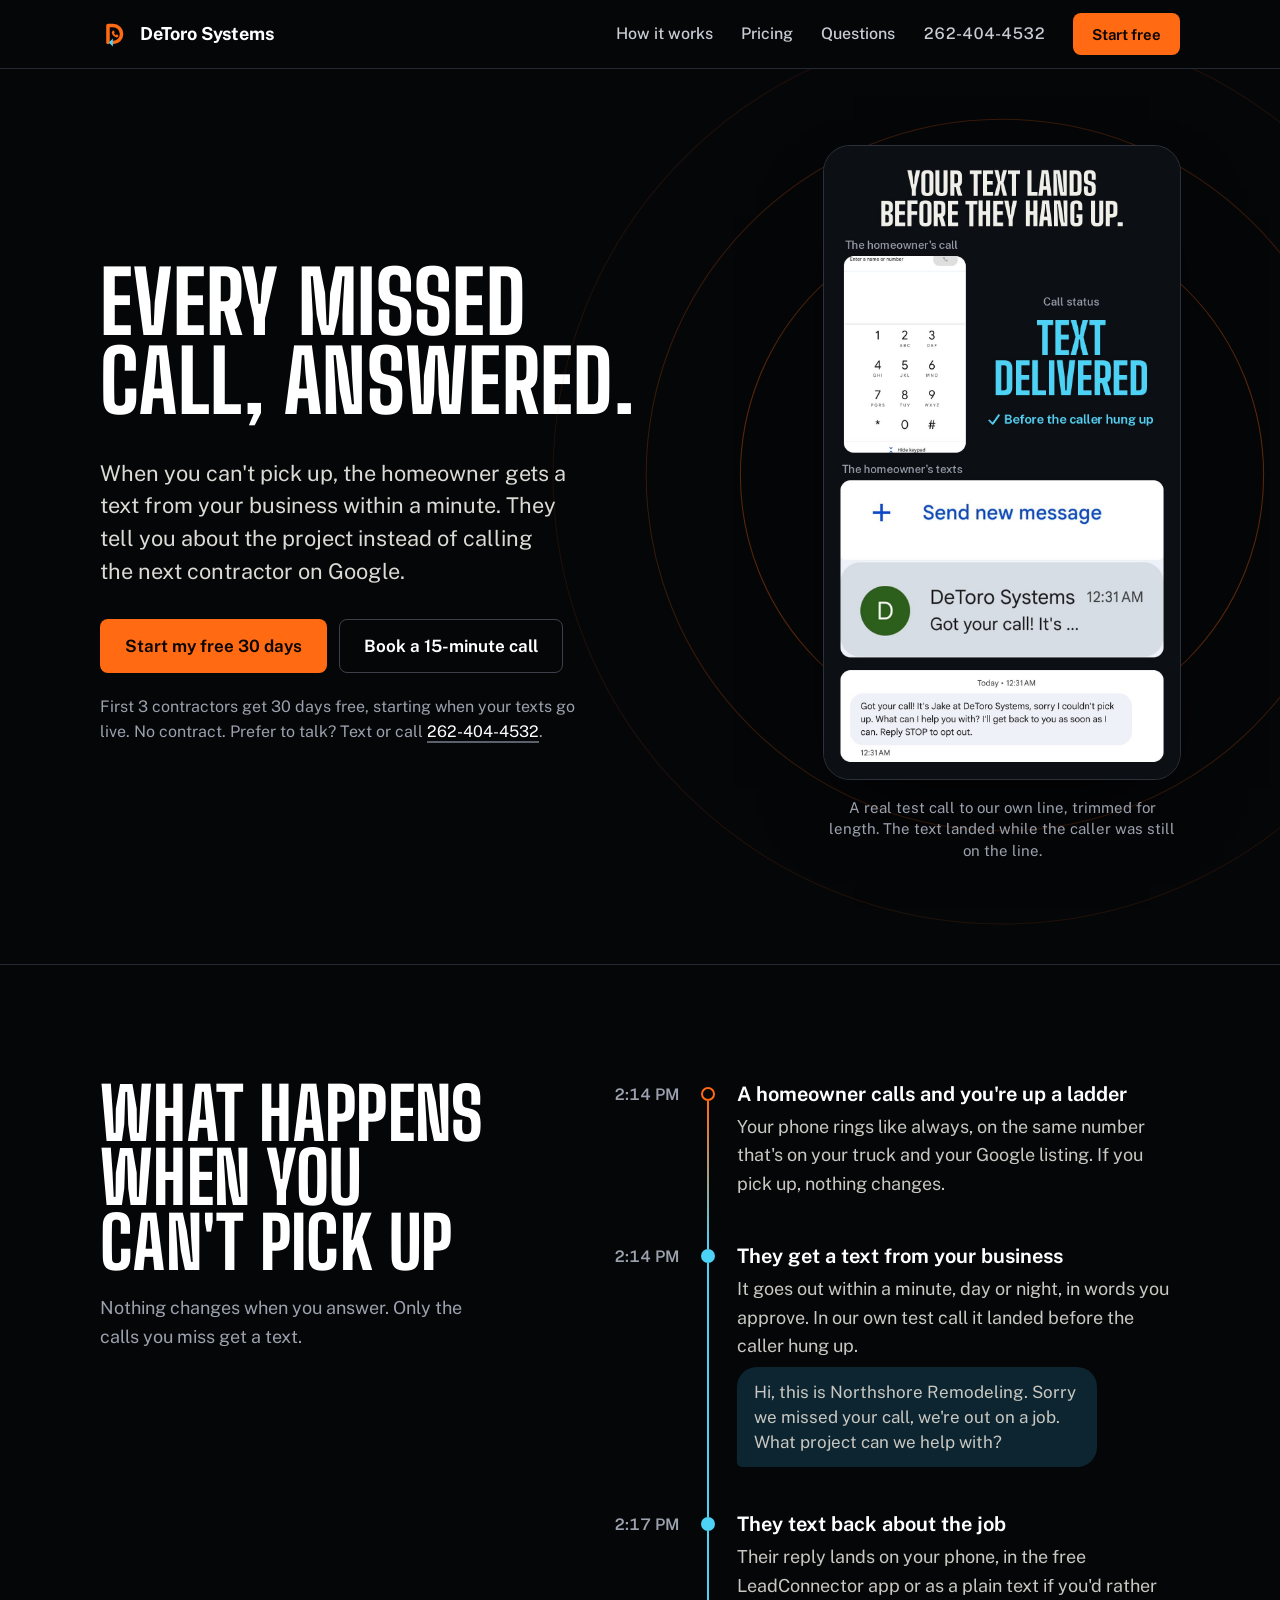
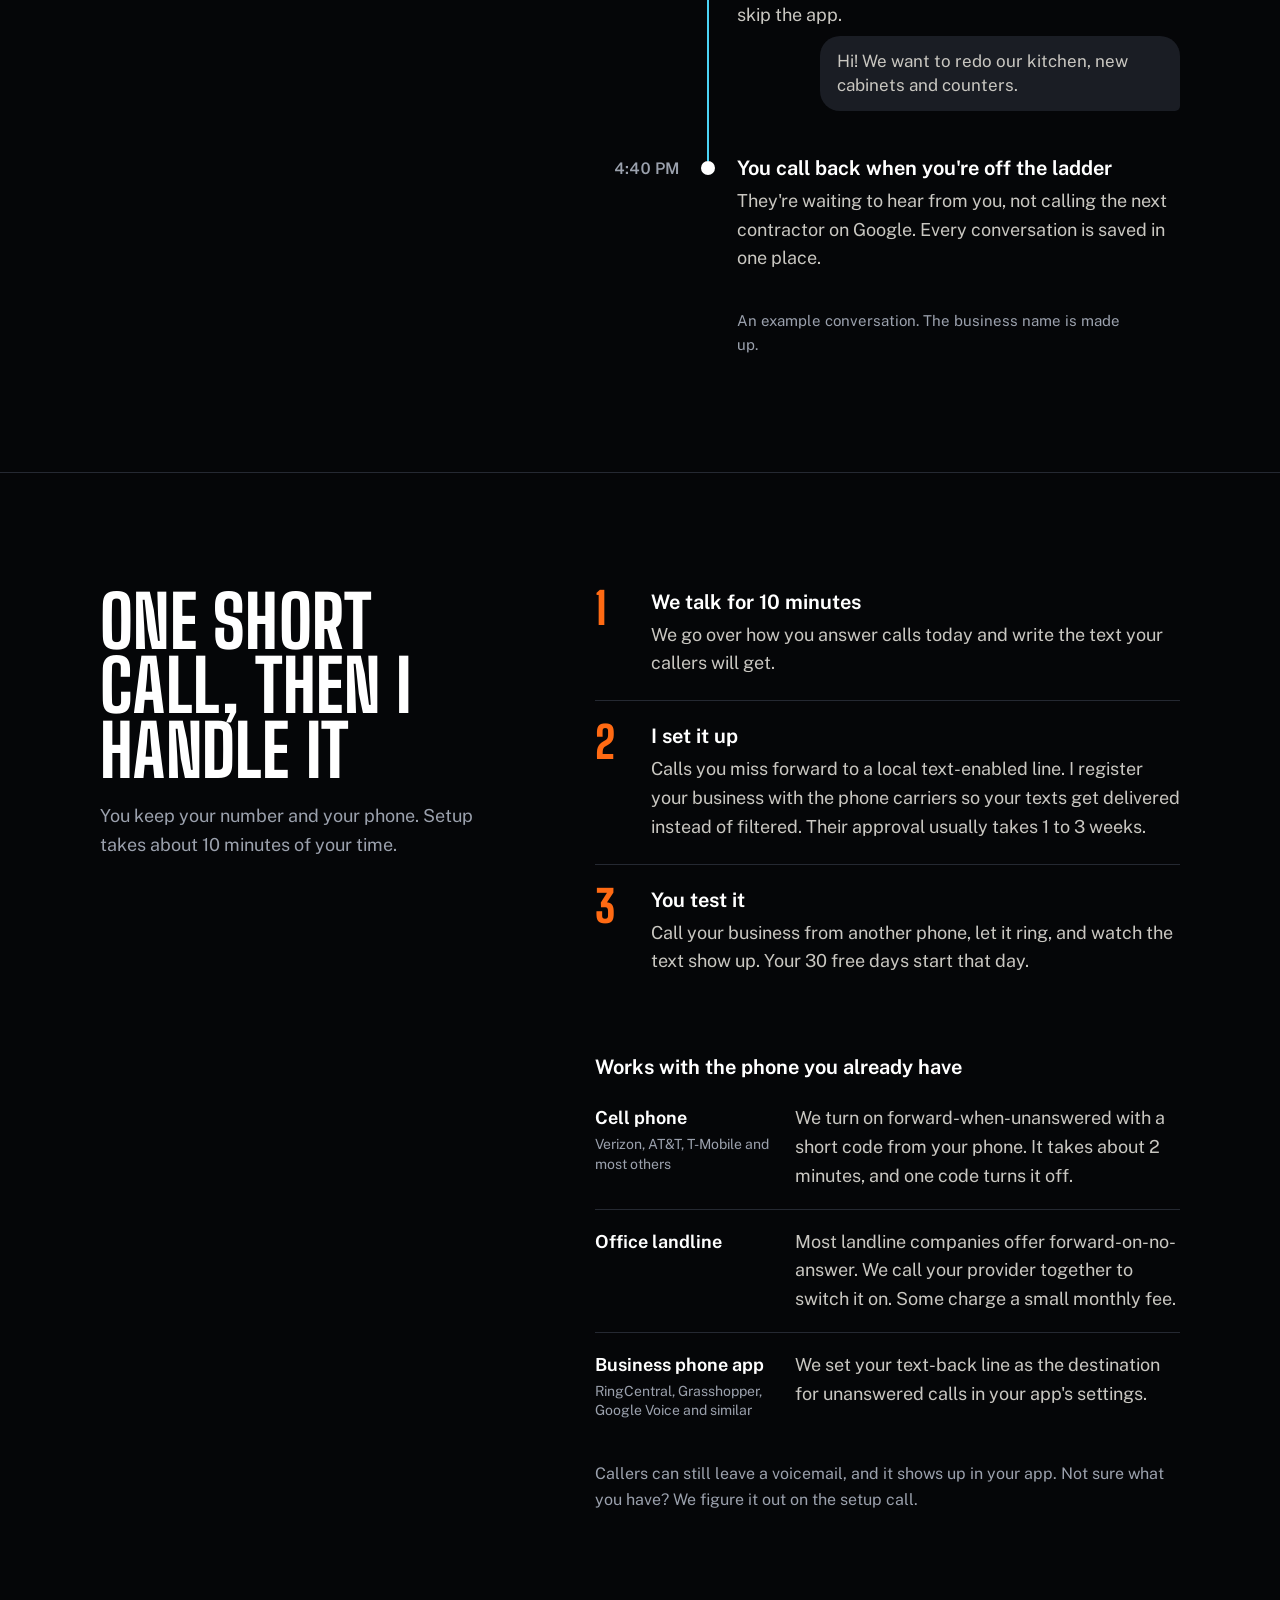
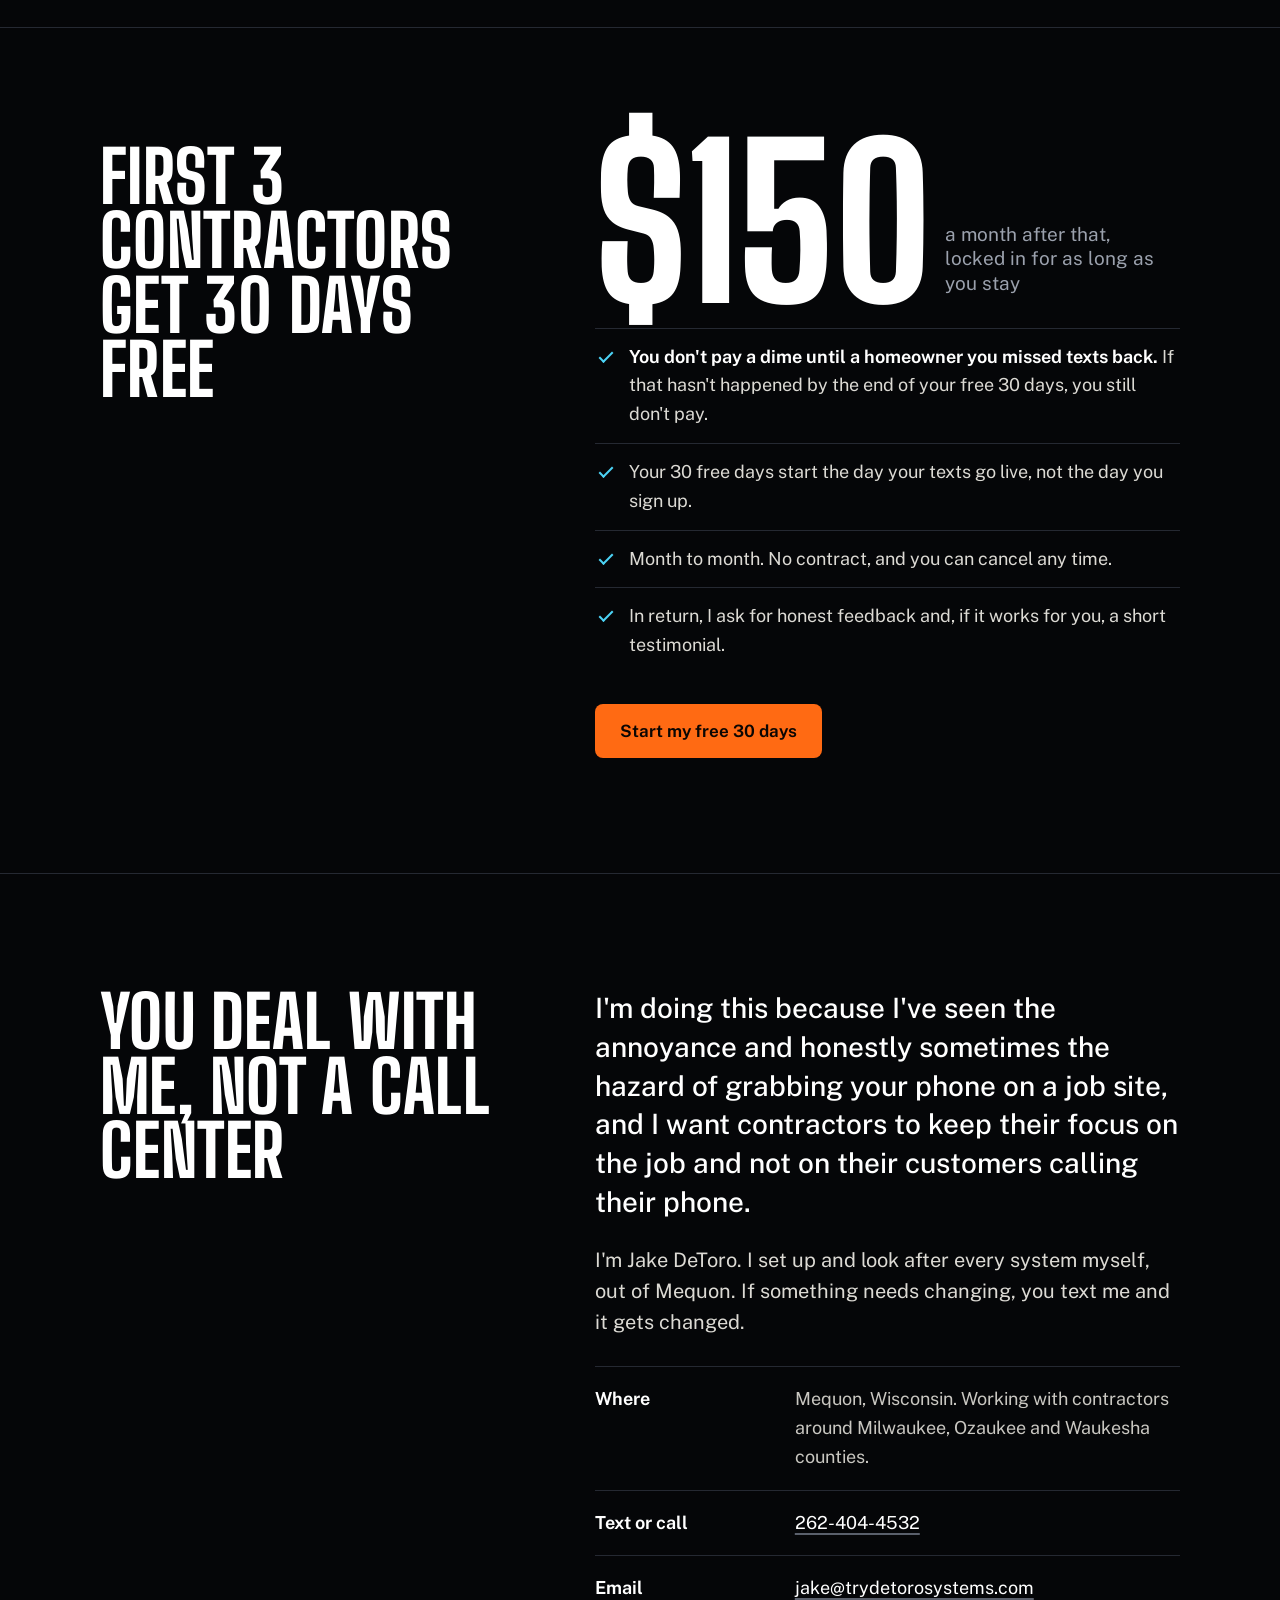
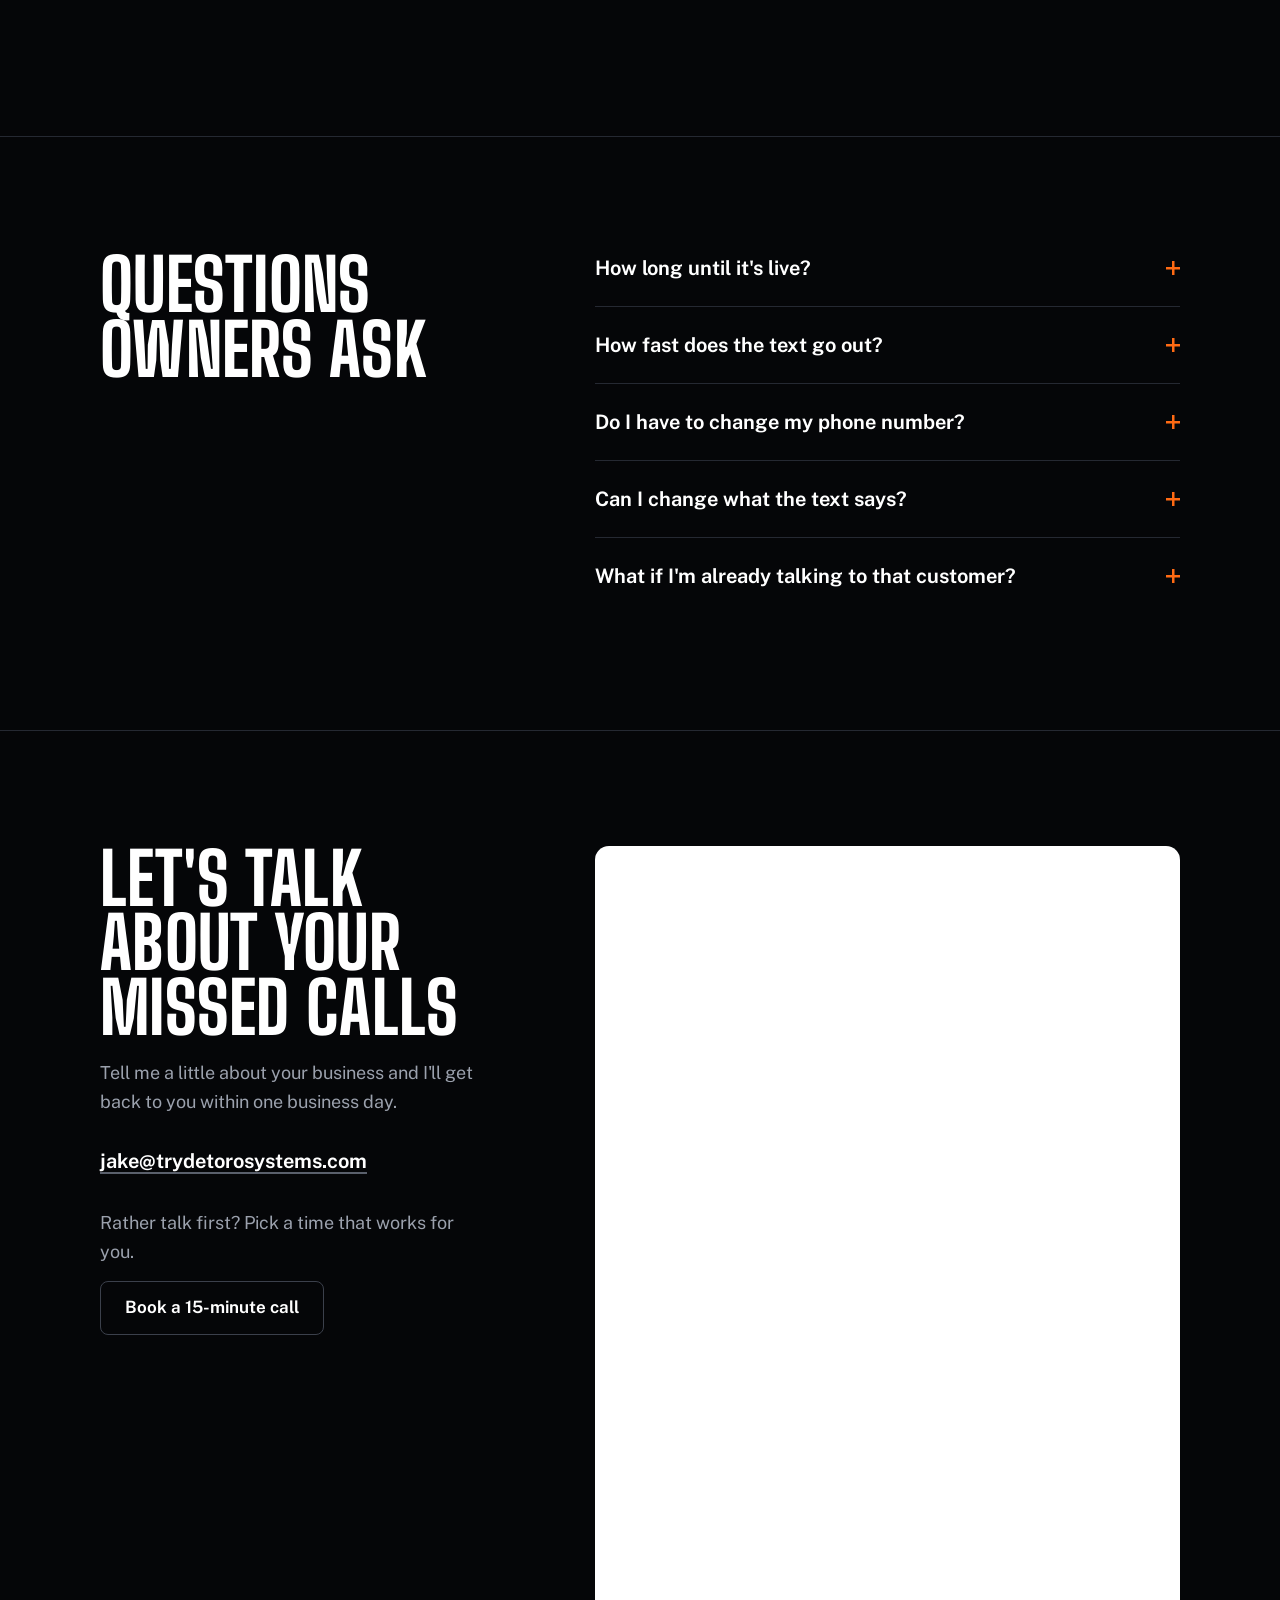
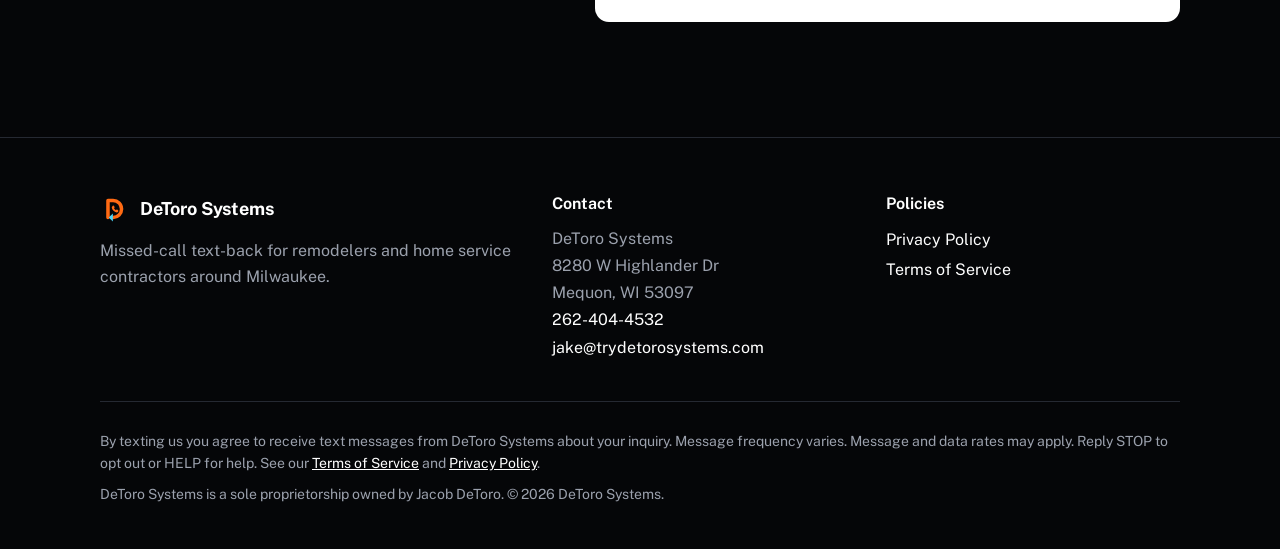
==== commit 94f1ad85: "Who section: add Jake's own reason for building this Co-Authored-By: Claude Fable 5.2 <noreply@anthr" ====
--- a/index.html
+++ b/index.html
@@ -15,7 +15,7 @@
 <link rel="apple-touch-icon" href="apple-touch-icon.png">
 <link rel="preload" href="fonts/big-shoulders-display.woff2" as="font" type="font/woff2" crossorigin>
 <link rel="preload" href="fonts/public-sans.woff2" as="font" type="font/woff2" crossorigin>
-<link rel="stylesheet" href="home.css?v=4">
+<link rel="stylesheet" href="home.css?v=5">
 </head>
 <body>
 
@@ -43,8 +43,8 @@
     <p class="terms">First 3 contractors get 30 days free, starting when your texts go live. No contract. Prefer to talk? Text or call <a class="text-link" href="tel:+12624044532">262-404-4532</a>.</p>
   </div>
   <figure class="proof">
-    <video id="call-video" autoplay muted loop playsinline preload="metadata" poster="media/proof.jpg?v=2" width="1080" height="1920" aria-label="Screen recording of a test call. A caller dials DeToro Systems, nobody picks up, and a text from DeToro Systems arrives while the caller is still on the line.">
-      <source src="media/proof.mp4?v=2" type="video/mp4">
+    <video id="call-video" autoplay muted loop playsinline preload="metadata" poster="media/proof.jpg?v=3" width="1080" height="1920" aria-label="Screen recording of a test call. A caller dials DeToro Systems, nobody picks up, and a text from DeToro Systems arrives after the call goes to voicemail, while the caller is still on the line.">
+      <source src="media/proof.mp4?v=3" type="video/mp4">
     </video>
     <figcaption>A real test call to our own line, trimmed for length. The text landed while the caller was still on the line.</figcaption>
   </figure>
@@ -114,6 +114,7 @@
     <h2>You deal with me, not a call center</h2>
   </div>
   <div>
+    <p class="why">I'm doing this because I've seen the annoyance and honestly sometimes the hazard of grabbing your phone on a job site, and I want contractors to keep their focus on the job and not on their customers calling their phone.</p>
     <p>I'm Jake DeToro. I set up and look after every system myself, out of Mequon. If something needs changing, you text me and it gets changed.</p>
     <dl class="rows">
       <div><dt>Where</dt><dd>Mequon, Wisconsin. Working with contractors around Milwaukee, Ozaukee and Waukesha counties.</dd></div>
--- a/home.css
+++ b/home.css
@@ -122,6 +122,8 @@
 
 /* Who */
 .who p{font-size:20px;line-height:1.55;color:#dcdad4}
+.who .why{font-size:clamp(22px,2.3vw,28px);line-height:1.38;color:#fff;font-weight:500;text-wrap:pretty}
+.who .why + p{margin-top:24px}
 .who .rows{margin-top:28px}
 .who .rows > div:first-child{border-top:1px solid var(--rule)}
 
